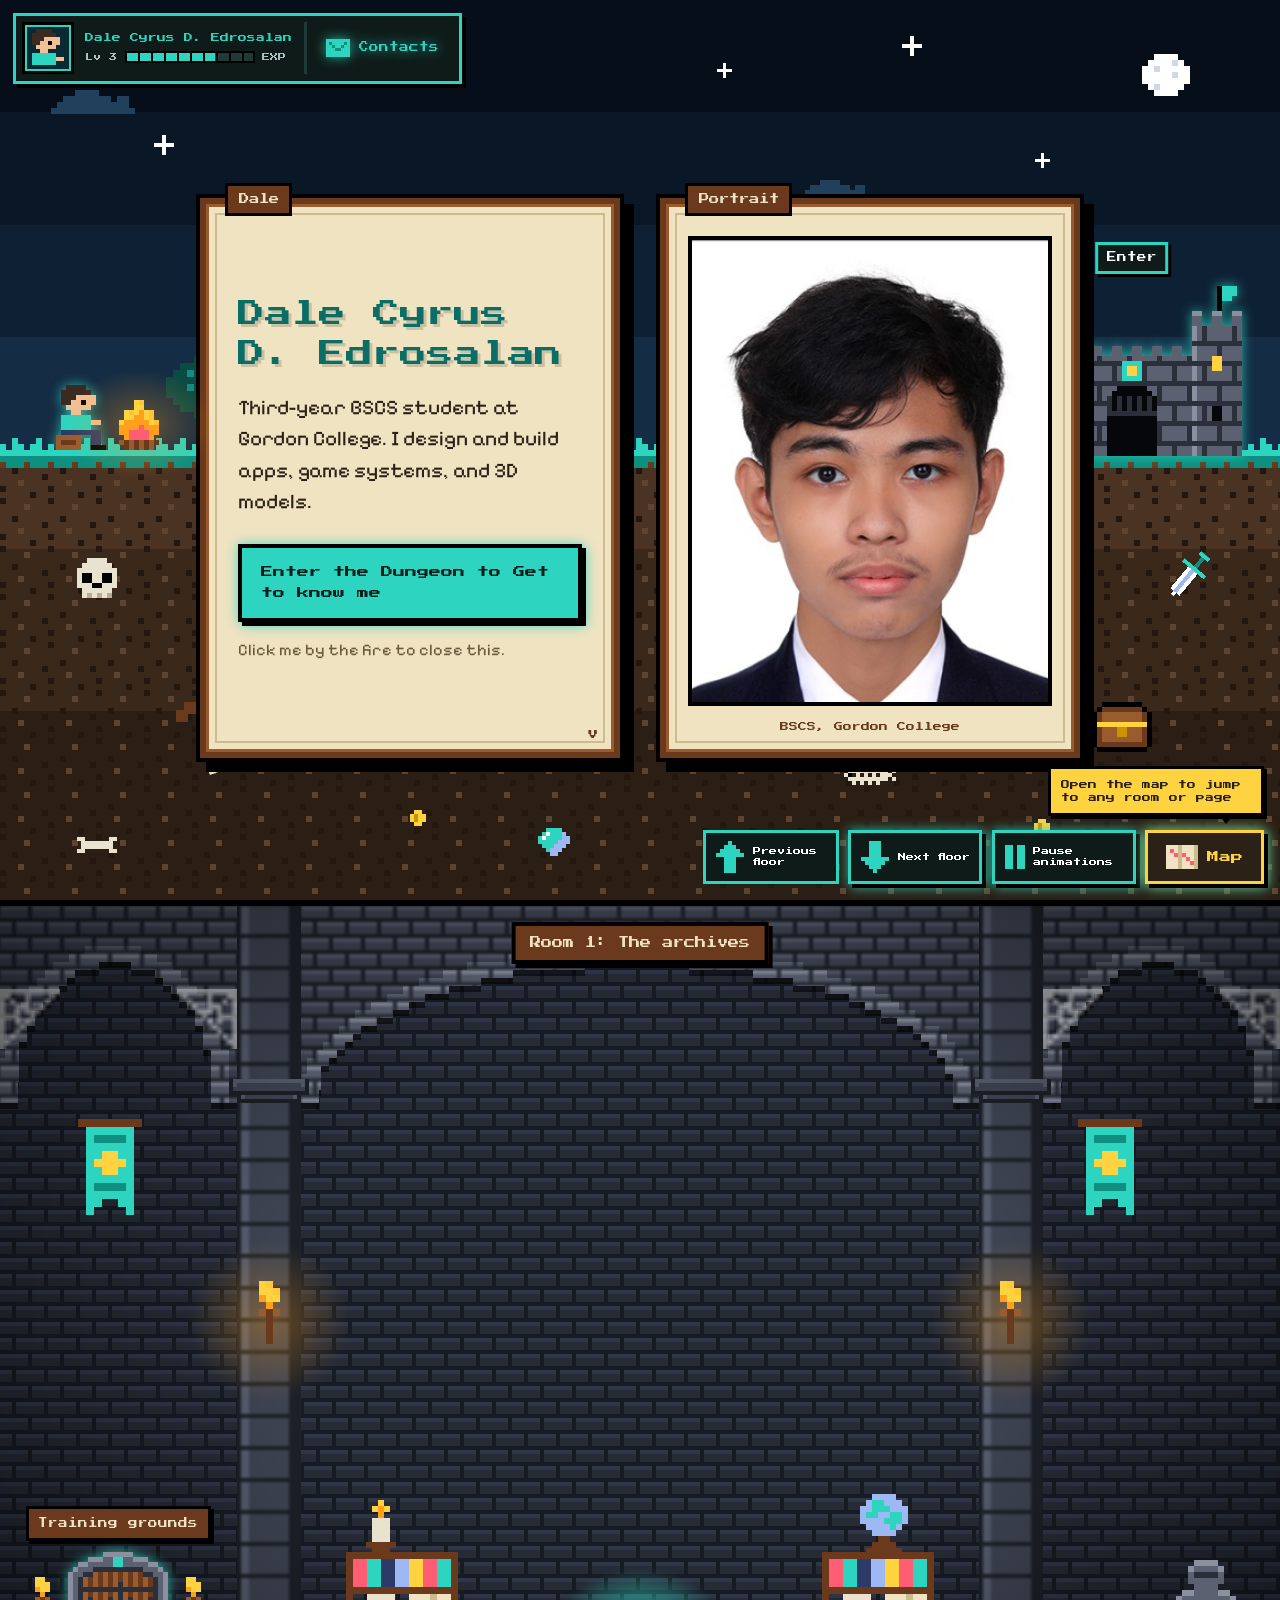
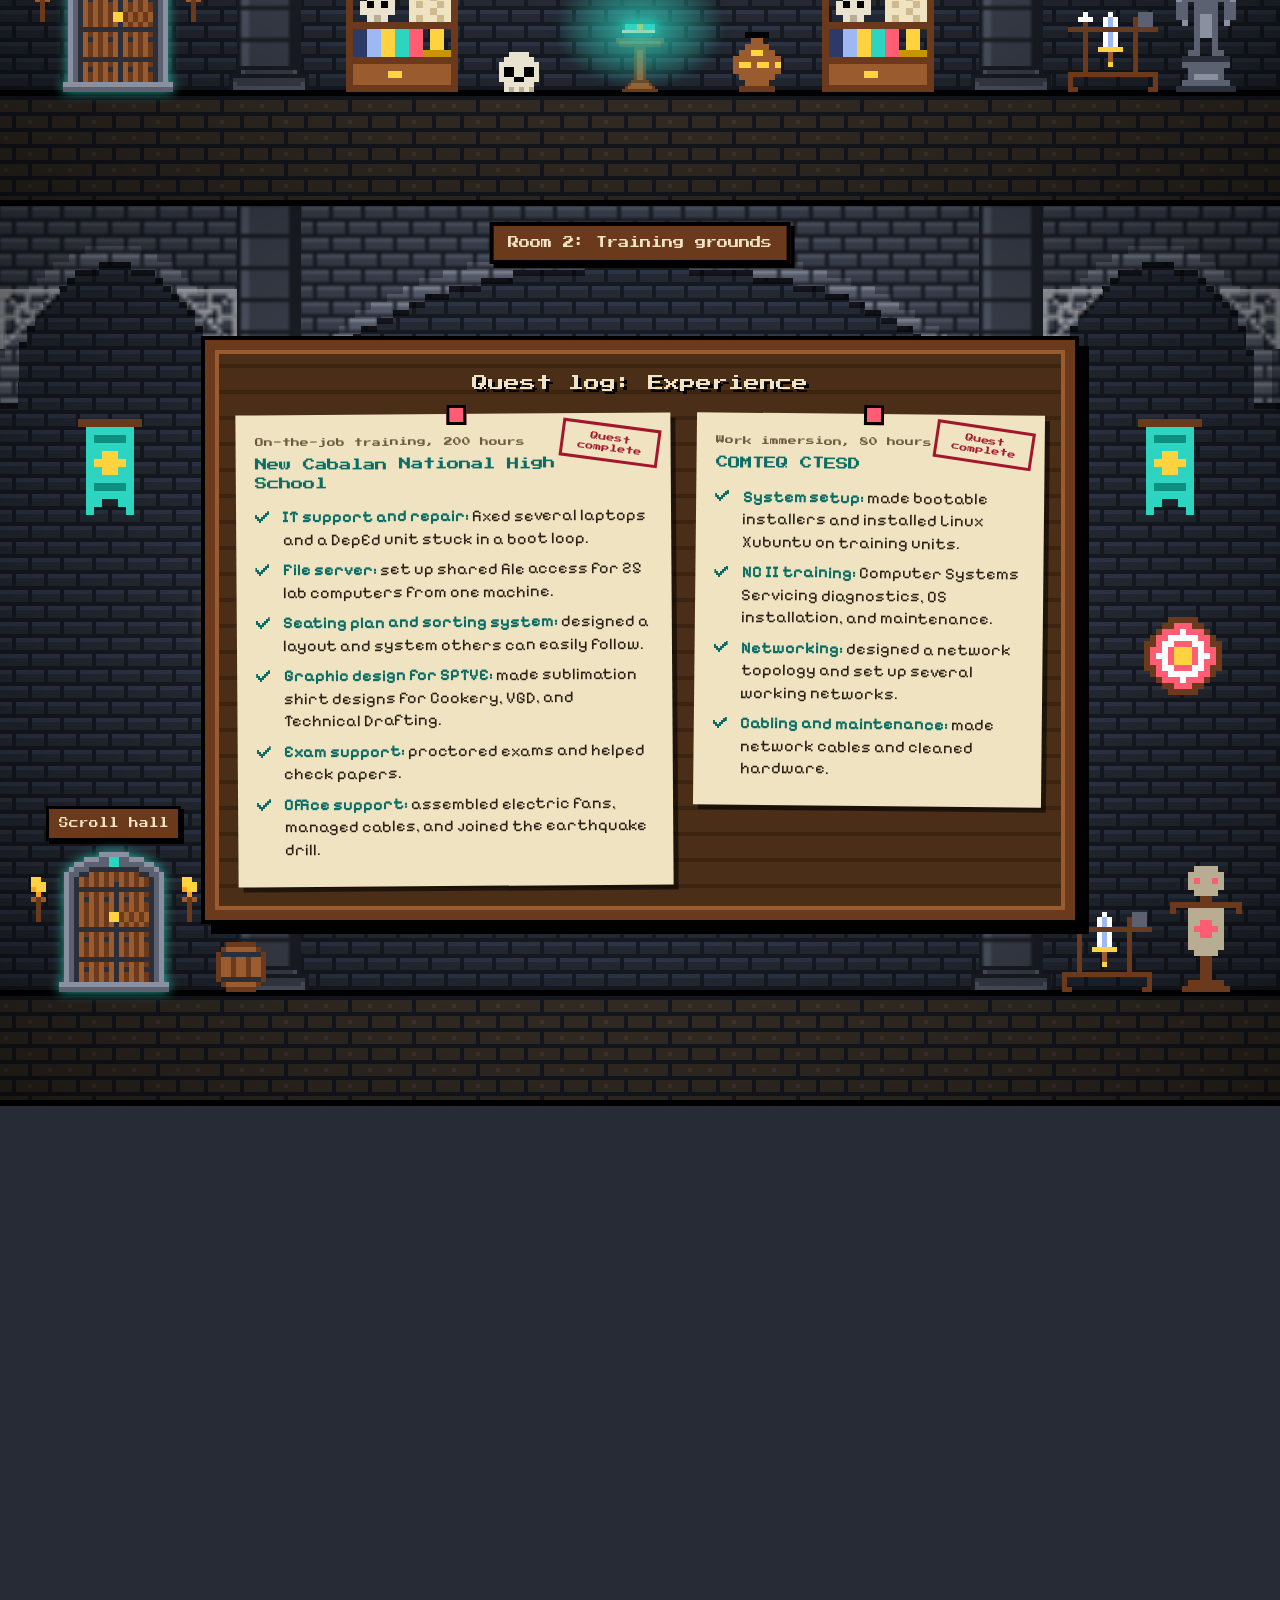
==== index.html @ 79146aeb "Add files via upload" ====
<!DOCTYPE html>
<html lang="en">
<head>
<meta charset="utf-8">
<meta name="viewport" content="width=device-width, initial-scale=1, viewport-fit=cover">
<title>Dale Cyrus D. Edrosalan | Portfolio</title>
<link rel="icon" href="favicon.svg" type="image/svg+xml">
<link rel="icon" href="favicon-32.png" sizes="32x32" type="image/png">
<link rel="apple-touch-icon" href="apple-touch-icon.png">
<meta name="theme-color" content="#0a2a33">
<meta name="description" content="Portfolio of Dale Cyrus D. Edrosalan, BSCS student, UI/UX designer, web and game developer.">
<link rel="preconnect" href="https://fonts.googleapis.com">
<link rel="preconnect" href="https://fonts.gstatic.com" crossorigin>
<link href="https://fonts.googleapis.com/css2?family=Press+Start+2P&family=Pixelify+Sans:wght@400;600&display=swap" rel="stylesheet">
<style>
:root{
  --bg:#08100f; --panel:#0f1b19; --line:#1f3b37;
  --teal:#2dd4bf; --teal-ink:#05201c; --ink:#ffffff; --muted:#a9c2be; --blue:#9db8f2;
  --cream:#efe3c2; --book-ink:#2b2116; --wood:#6b3a1c;
  --pix:"Press Start 2P","Courier New",monospace;
  --body:"Pixelify Sans","Courier New",monospace;
}
*{box-sizing:border-box}
html{scroll-snap-type:y proximity;scroll-behavior:smooth;overflow-y:scroll}
/* big screens: every room is exactly one screen tall, so snapping never fights an overflowing room */
@media (min-width:820px) and (min-height:561px){html{scroll-snap-type:y mandatory}main > section{height:100svh}}
body{margin:0;background:var(--bg);color:var(--ink);font:400 1.2rem/1.5 var(--body)}
h1,h2,h3{font-family:var(--pix);font-weight:400;margin:0}
p{margin:0 0 1em;max-width:60ch}
a{color:var(--blue)}
:focus-visible{outline:4px solid var(--blue);outline-offset:3px}
:is(.pane,.page,.parch,.map-menu,.quest) :focus-visible{outline-color:#0b6e66}
a,button,[tabindex]{scroll-margin-top:6.5rem;scroll-margin-bottom:5.5rem}
main,section.scene,section.room{scroll-margin:0}
main:focus,section:focus,h2[tabindex="-1"]:focus{outline:none}
.skip{position:fixed;z-index:60;left:1rem;top:-5rem;background:var(--teal);color:var(--teal-ink);border:3px solid #000;font:400 .65rem/1 var(--pix);padding:.9rem 1rem;text-decoration:none}
.skip:focus{top:1rem}
svg{image-rendering:pixelated}
.spr{display:inline-block;line-height:0}
.spr img{image-rendering:pixelated;-webkit-user-drag:none;user-select:none}
[data-tile]{image-rendering:pixelated}
/* rooms you can't see skip rendering, and their animations rest */
main > section{content-visibility:auto;contain-intrinsic-size:auto 100svh}
.asleep *,.asleep *::before,.asleep *::after{animation-play-state:paused !important}
/* one-time fade-ins finish right away in rooms you can't see, so no text is left half faded */
.asleep .txt,.asleep .pane,.asleep .open{animation:none !important}
/* light mode for low-power phones: glows stay lit but stop pulsing */
.lite .glowy,.lite .featured .scroll-btn .spr{animation:none !important;filter:drop-shadow(0 0 6px rgba(45,212,191,.8))}
.lite .featured .scroll-btn .spr{animation:bob 2.2s steps(5) infinite alternate !important}
.lite .firefly,.lite .twinkle,.lite .aura{animation:none !important}
.p{position:absolute;line-height:0}
.twinkle{animation:blink 2.4s steps(2,start) infinite}
.blink{animation:blink 1.2s steps(2,start) infinite}
.hop{animation:hop 1.6s steps(1) infinite}
@keyframes hop{0%,60%{transform:none}70%{transform:translateY(-10px)}80%{transform:translateY(-4px)}90%{transform:none}}
@keyframes blink{to{visibility:hidden}}
@keyframes popin{from{transform:scale(.6);opacity:.2}to{transform:none;opacity:1}}
@media (max-width:819px), (max-height:560px){.hide-sm{display:none}}

/* flickering two-frame sprites (fire, torches) */
.flick{position:relative;line-height:0}
.flick .fb{position:absolute;left:0;top:0}
.p.flick{position:absolute}
.fa{animation:fa .5s steps(1) infinite}
.fb{animation:fb .5s steps(1) infinite}
@keyframes fa{50%{visibility:hidden}}
@keyframes fb{0%{visibility:hidden}50%{visibility:visible}}
@keyframes glow{to{opacity:.55}}

/* game hud */
.hud{position:fixed;top:.8rem;left:.8rem;z-index:10;display:flex;align-items:center;gap:.5rem;background:var(--panel);
  border:3px solid var(--teal);box-shadow:4px 4px 0 #000;padding:.3rem .5rem;font:400 .6rem/1 var(--pix);color:var(--ink)}
.hud span,.hudbtn{display:flex;align-items:center;gap:.3rem}
.hud{gap:.7rem;padding:.4rem .6rem .4rem .4rem}
/* profile: picture slot, name, level and exp bar */
.avatar{width:52px;height:52px;flex:none;display:flex;align-items:flex-end;justify-content:center;overflow:hidden;
  background:#0a2a33;border:3px solid #000;box-shadow:inset 0 0 0 2px var(--teal)}
.avatar .spr{line-height:0;display:block;margin-bottom:2px}
.hud .who-card{display:flex;flex-direction:column;align-items:flex-start;gap:.45rem;min-width:0}
.hud .pname{display:block;color:var(--teal);font-size:.55rem;line-height:1.2;white-space:nowrap}
.hud .lvl{gap:.45rem;font-size:.5rem;color:var(--muted)}
.exp{position:relative;width:130px;height:12px;background:var(--line);border:2px solid #000}
.exp i{position:absolute;left:0;top:0;bottom:0;width:70%;background:var(--teal);animation:expfill 1.2s steps(7)}
.exp::after{content:"";position:absolute;inset:0;background:repeating-linear-gradient(90deg,transparent 0 11px,#000 11px 13px)}
@keyframes expfill{from{width:0}}
.hud .tools{gap:.2rem;padding-left:.6rem;border-left:3px solid var(--line);align-self:stretch}
.hudbtn{font:inherit;color:inherit;background:none;border:2px solid transparent;padding:.25rem .3rem;cursor:pointer}
.hudbtn:hover{border-color:var(--teal)}
.contact-btn{gap:.55rem;font-size:.6rem;padding:.55rem .5rem;color:var(--teal)}

/* everything you can click has the same steady teal glow (a steady glow is far lighter for slow phones than a pulsing one) */
.glowy{filter:drop-shadow(0 0 5px rgba(45,212,191,.8))}
@keyframes cglow{from{filter:drop-shadow(0 0 1px rgba(45,212,191,.35))}to{filter:drop-shadow(0 0 9px rgba(45,212,191,.95))}}
a:hover .glowy,a:focus-visible .glowy,button:hover .glowy,button:focus-visible .glowy,.glowy:hover,.glowy:focus-visible{
  animation:none;filter:brightness(1.15) drop-shadow(0 0 12px var(--teal))}

/* buttons */
.btn{font:400 .75rem/1.4 var(--pix);background:var(--teal);color:var(--teal-ink);border:4px solid #000;
  padding:.9rem 1.2rem;cursor:pointer;box-shadow:4px 4px 0 #000;text-decoration:none;display:inline-block}
.btn:hover{transform:translate(2px,2px);box-shadow:2px 2px 0 #000}
.btn:active{transform:translate(4px,4px);box-shadow:0 0 0 #000}

/* ===== front page: sky, grass line, underground ===== */
.scene{position:relative;--gh:50%;min-height:100svh;scroll-snap-align:start;overflow:hidden}
.sky{position:absolute;left:0;right:0;top:0;bottom:var(--gh);
  background:linear-gradient(to bottom,#060e1a 0 25%,#0a1726 25% 50%,#0e2134 50% 75%,#142c44 75% 100%)}
.underground{position:absolute;left:0;right:0;bottom:0;height:var(--gh);
  background:linear-gradient(to bottom,#4a3322 0 22%,#3a281b 22% 58%,#2b1e14 58% 100%)}
.tile{position:absolute;inset:0}
.grassline{position:absolute;left:0;right:0;z-index:1;bottom:calc(var(--gh) - 18px);height:30px;background-repeat:repeat-x}

/* trees and wildlife standing on the grass */
.surface{position:absolute;left:0;right:0;top:0;bottom:var(--gh);z-index:1;pointer-events:none}
.on-grass{bottom:-4px}
.firefly{animation:blink 1.8s steps(2,start) infinite}

/* the castle entrance */
.castle{position:absolute;z-index:2;right:max(1rem,3%);bottom:calc(var(--gh) - 6px);line-height:0;text-decoration:none;transform-origin:bottom right}
.castle .lbl{position:absolute;left:50%;bottom:calc(100% + 12px);transform:translateX(-50%);background:var(--panel);color:var(--ink);
  border:3px solid var(--teal);box-shadow:3px 3px 0 #000;font:400 .6rem/1.2 var(--pix);padding:.45rem .55rem;white-space:nowrap}
.castle:hover .lbl,.castle:focus-visible .lbl{background:var(--teal);color:var(--teal-ink)}

/* Dale by the campfire */
.camp{position:absolute;z-index:4;left:max(1rem,4%);bottom:var(--gh);display:flex;align-items:flex-end;gap:8px;transform-origin:bottom left}
.who{position:relative;line-height:0;background:none;border:0;padding:0;cursor:pointer}
.bubble{position:absolute;left:-10px;bottom:calc(100% + 14px);min-width:3.2rem;background:#fff;color:#000;font:400 .7rem/1 var(--pix);
  padding:.5rem .6rem;border:3px solid #000;box-shadow:3px 3px 0 #000;white-space:nowrap;text-align:left}
.bubble[hidden]{display:none}
.bubble::after{content:"";position:absolute;left:14px;top:100%;width:9px;height:9px;background:#fff;border:3px solid #000;border-top:0}
.glow{position:absolute;left:-55px;bottom:-30px;width:150px;height:110px;pointer-events:none;
  background:radial-gradient(closest-side,rgba(255,159,28,.35),transparent);animation:glow 1s steps(2) infinite alternate}

/* Dale's dialogue box and his portrait, styled like pages of an old book */
.panels{position:absolute;inset:0;z-index:3;display:flex;align-items:center;justify-content:center;gap:2.5rem;
  padding:5.5rem 1.25rem 2rem;pointer-events:none}
.panels[hidden]{display:none}
.pane{position:relative;pointer-events:auto;width:min(420px,34vw);height:min(560px,72svh);background:var(--cream);color:var(--book-ink);
  border:6px solid var(--wood);box-shadow:0 0 0 4px #000,inset 0 0 0 3px #9a5b2e,inset 0 0 0 9px var(--cream),inset 0 0 0 11px #cdbb8f,10px 10px 0 4px #000;
  display:flex;flex-direction:column;animation:popin .3s steps(3)}
.intro-pane{justify-content:center;padding:2.2rem 2rem}
.intro-pane::before{content:"";position:absolute;left:-22px;bottom:2.4rem;width:12px;height:12px;background:var(--wood);box-shadow:-8px 8px 0 var(--wood)}
.nameplate{position:absolute;top:-1.3rem;left:1.2rem;background:var(--wood);color:var(--cream);border:3px solid #000;
  font:400 .65rem/1 var(--pix);padding:.5rem .65rem}
.intro-pane h1{color:#0b6e66;font-size:clamp(1.1rem,2.1vw,1.75rem);line-height:1.5;text-shadow:3px 3px 0 rgba(43,33,22,.18)}
.intro-pane .desc{font-size:1.3rem;margin-top:1.1rem}
.start{align-self:flex-start;margin-top:.4rem;white-space:normal;line-height:1.7;text-align:left}
.hint{color:#6b5a3e;font-size:1.02rem;margin:1rem 0 0}
.more{position:absolute;right:1rem;bottom:.8rem;color:var(--wood);font:400 .7rem/1 var(--pix);animation:blink 1s steps(2,start) infinite}
.photo-pane{padding:2rem 1.4rem 1.2rem}
.photo-frame{flex:1;min-height:0;display:flex;align-items:center;justify-content:center;text-align:center;padding:0;overflow:hidden;
  background:#e3d4ad;color:#5c4d36;border:4px solid #000;box-shadow:inset 0 0 0 6px #c9b385}
.photo-frame img{width:100%;height:100%;object-fit:cover;object-position:center top;display:block}
.caption{margin:.9rem 0 0;text-align:center;font:400 .55rem/1.4 var(--pix);color:var(--wood)}

@media (min-width:820px) and (max-width:1199px){.camp,.castle{transform:scale(.75)}}
@media (max-width:819px), (max-height:560px){
  .scene{--gh:190px}
  .panels{position:relative;inset:auto;flex-direction:column;justify-content:flex-start;align-items:stretch;
    gap:2.2rem;padding:7rem 1.25rem calc(190px + 130px);pointer-events:auto}
  .pane{width:100%;height:auto;flex:none}
  .intro-pane{padding:2rem 1.4rem 2.4rem}
  .intro-pane::before{display:none}
  .photo-frame{flex:none;aspect-ratio:4/5;max-height:62svh}
  .camp{transform:scale(.8)}
  .castle{transform:scale(.55)}
}

/* ===== dungeon rooms ===== */
.room{position:relative;--fh:110px;min-height:100svh;scroll-snap-align:start;overflow:hidden;display:flex;align-items:center;
  justify-content:center;padding:5.5rem 1.25rem calc(var(--fh) + 1.5rem);background-color:#262b36;border-top:6px solid #000}
.room > .tile{background-repeat:repeat}
.floor{position:absolute;left:0;right:0;bottom:0;height:var(--fh);border-top:6px solid #000}
.shade{position:absolute;inset:0;pointer-events:none;background:radial-gradient(ellipse at 50% 45%,transparent 40%,rgba(0,0,0,.55))}
.deco{position:absolute;inset:0;pointer-events:none}
.on-floor{bottom:calc(var(--fh) - 2px)}
.plaque{position:absolute;z-index:4;top:1rem;left:50%;transform:translateX(-50%);background:var(--wood);color:var(--cream);
  border:4px solid #000;box-shadow:4px 4px 0 #000;font:400 .7rem/1.3 var(--pix);padding:.6rem .9rem;white-space:nowrap}
.halo{position:absolute;left:50%;top:-40px;width:160px;height:160px;margin-left:-80px;pointer-events:none;
  background:radial-gradient(closest-side,rgba(255,159,28,.32),transparent);animation:glow 1s steps(2) infinite alternate}

/* stone arches, pillars and cobwebs (built by the script) */
.arches{position:absolute;inset:0;pointer-events:none;filter:drop-shadow(0 6px 0 rgba(0,0,0,.55))}
.arch{position:absolute;top:0}
.pillar{position:absolute;top:0;bottom:var(--fh)}
.pillar .cap,.pillar .base{position:absolute;left:50%;transform:translateX(-50%)}
.pillar .base{bottom:0}
.web{position:absolute;line-height:0}

/* fancy door to the next room */
.door{position:absolute;z-index:2;left:max(.8rem,2%);bottom:calc(var(--fh) - 2px);display:flex;flex-direction:column;align-items:center;
  gap:.7rem;line-height:0;text-decoration:none}
.door .sign{background:var(--wood);color:var(--cream);border:3px solid #000;box-shadow:3px 3px 0 #000;font:400 .6rem/1.3 var(--pix);
  padding:.5rem .6rem;white-space:nowrap}
.door-row{display:flex;align-items:flex-end;gap:8px}
.door-row .flick{margin-bottom:70px}
.door .dopen{display:none}
.door:hover .dclosed,.door:focus-visible .dclosed{display:none}
.door:hover .dopen,.door:focus-visible .dopen{display:inline-block;filter:drop-shadow(0 0 10px var(--teal))}
.door:hover .sign,.door:focus-visible .sign{background:var(--teal);color:var(--teal-ink)}

/* lectern, light beam and the projected book */
.archive{position:absolute;inset:0;z-index:3;pointer-events:none}
.archive > *{pointer-events:auto}
.lectern{position:absolute;left:50%;bottom:calc(var(--fh) - 2px);transform:translateX(-50%);display:flex;flex-direction:column;align-items:center;line-height:0}
.tome{position:relative;line-height:0;margin-bottom:-2px;background:none;border:0;padding:4px;cursor:pointer}
.lectern .spr{display:block}
.tome .lit{display:none}
.lglow{position:absolute;left:50%;top:50%;width:170px;height:120px;margin:-60px 0 0 -85px;pointer-events:none;display:none;
  background:radial-gradient(closest-side,rgba(45,212,191,.55),transparent)}
.archive[data-state="glow"] .tome{animation:glowp .35s steps(2) infinite alternate}
.archive[data-state="glow"] .lglow,.archive[data-state="open"] .lglow{display:block}
.archive[data-state="open"] .tome .shut{display:none}
.archive[data-state="open"] .tome .lit{display:inline-block;filter:drop-shadow(0 0 12px var(--teal))}
@keyframes glowp{from{filter:drop-shadow(0 0 4px var(--teal))}to{filter:drop-shadow(0 0 22px var(--teal)) brightness(1.3)}}
.beam,.open{position:absolute;left:0;right:0;margin:0 auto;width:min(980px,max(68vw,560px))}
.beam{bottom:calc(var(--fh) + 68px);height:52px;display:none;transform-origin:bottom center;
  clip-path:polygon(46% 100%,54% 100%,100% 0,0 0);background:linear-gradient(to top,rgba(45,212,191,.7),rgba(45,212,191,.1))}
.archive[data-state="open"] .beam{display:block;animation:beamup .4s steps(4)}
@keyframes beamup{from{transform:scaleY(0)}to{transform:scaleY(1)}}
.open{top:4.6rem;bottom:calc(var(--fh) + 118px);display:none;perspective:1800px;background:#3d2410;border:4px solid var(--teal);
  box-shadow:8px 8px 0 #000,0 0 60px rgba(45,212,191,.45)}
.archive[data-state="open"] .open{display:block;animation:unfold .6s steps(6) .35s backwards}
@keyframes unfold{from{transform:scaleX(.12) scaleY(.4)}to{transform:none}}
.spread{position:absolute;inset:12px;display:grid;grid-template-columns:1fr 1fr}
.spread[hidden]{display:none}
.page{position:relative;background:var(--cream);color:var(--book-ink);padding:1.1rem 1.3rem 1rem;overflow:auto;font-size:1.04rem;line-height:1.42}
.page.l{border-right:3px solid #b9a77c}
.page.r{border-left:3px solid #b9a77c}
.page h2{font-size:.8rem;line-height:1.5;color:#0b6e66;margin-bottom:.8rem}
.page h3{font-size:.6rem;line-height:1.5;color:#0b6e66;margin:.9rem 0 .4rem}
.page h3:first-of-type{margin-top:0}
.page p{max-width:none;margin-bottom:.8em}
.ink-chips{list-style:none;padding:0;margin:0;display:flex;flex-wrap:wrap;gap:.45rem}
.ink-chips li{border:3px solid var(--book-ink);background:#f6eed7;box-shadow:2px 2px 0 rgba(43,33,22,.35);padding:.15rem .6rem;font-size:1.18rem}
.page ul.bul{margin:0 0 .6rem;padding-left:1.1rem;list-style:square}
.page ul.bul li{margin-bottom:.45rem}
.page ul.bul b{color:#0b6e66}
.page .where{margin:-.2rem 0 .5rem;color:#6b5a3e;font-style:italic}
.page .entry{border-left:4px solid #0b6e66;padding:.2rem 0 .2rem .8rem;margin-bottom:1rem}
.page .entry b{display:block;font:400 .66rem/1.5 var(--pix);color:#0b6e66;margin-bottom:.25rem}
.page .entry span{display:block}
.page .entry .when{color:#6b5a3e}
.page .nudge{margin-top:1.4rem;color:#6b5a3e;font-style:italic}
.txt{visibility:hidden;display:flex;flex-direction:column;min-height:100%}
.archive.text .txt{visibility:visible;animation:popin .25s steps(3)}
.spine{position:absolute;top:12px;bottom:12px;left:50%;width:6px;margin-left:-3px;background:#8a7650;z-index:2}
.turn{margin-top:auto;display:flex;align-items:center;gap:.5rem;font:400 .6rem/1 var(--pix);background:var(--teal);
  color:var(--teal-ink);border:3px solid #000;box-shadow:3px 3px 0 #000;padding:.45rem .6rem;cursor:pointer}
.page.r .turn{align-self:flex-end}
.page.l .turn{align-self:flex-start}
.page .turn{margin-top:auto;position:relative;top:.2rem}
.turn:active{transform:translate(3px,3px);box-shadow:none}
.leaf{position:absolute;top:12px;bottom:12px;width:calc(50% - 12px);background:var(--cream);border:3px solid #b9a77c;display:none;z-index:3}
.leaf.fwd{display:block;left:50%;transform-origin:left center;animation:flipf .7s steps(7) forwards}
.leaf.back{display:block;left:12px;transform-origin:right center;animation:flipb .7s steps(7) forwards}
@keyframes flipf{to{transform:rotateY(-180deg)}}
@keyframes flipb{to{transform:rotateY(180deg)}}

@media (max-width:819px), (max-height:560px){
  .room{--fh:80px;padding-top:9rem}
  .plaque{top:5.6rem}
  .hud .pname{font-size:.45rem}
  .exp{width:96px}
}
@media (max-width:719px), (max-height:560px){
  #about{padding-bottom:calc(var(--fh) + 130px)}
  .archive{position:static;pointer-events:auto}
  .beam{display:none !important}
  .open{position:relative;top:auto;bottom:auto;width:100%;margin:0}
  .spread{position:relative;inset:auto;margin:8px;grid-template-columns:1fr}
  .page.l{border-right:0;border-bottom:3px solid #b9a77c}
  .page.r{border-left:0}
  .spine{display:none}
  .door{transform:scale(.6);transform-origin:bottom left}
}

/* movable and resizable windows */
.frame{position:fixed;z-index:20;display:flex;flex-direction:column;width:min(680px,92vw);max-width:98vw;max-height:92svh;
  min-width:260px;min-height:170px;background:var(--panel);border:4px solid var(--teal);box-shadow:10px 10px 0 #000}
.frame[hidden]{display:none}
.frame:focus{outline:none}
.bar{display:flex;justify-content:space-between;align-items:center;gap:1rem;background:var(--teal);color:var(--teal-ink);
  padding:.7rem .9rem;cursor:move;touch-action:none;user-select:none}
.bar h2{font-size:.8rem;line-height:1.4}
.x{font:400 .8rem var(--pix);background:var(--teal-ink);color:var(--teal);border:0;padding:.55rem .7rem;cursor:pointer}
.x:hover{background:#000}
.win{flex:1 1 auto;min-height:0;padding:1.3rem;overflow:auto}
.grip{position:absolute;right:0;bottom:0;width:24px;height:24px;cursor:nwse-resize;touch-action:none;
  background:linear-gradient(135deg,transparent 50%,var(--teal) 50%)}
.item{border:3px solid var(--line);background:var(--bg);padding:1rem;margin-bottom:1rem}
.item h3{font-size:.85rem;color:var(--teal);margin:0 0 .5rem}
.tag{color:var(--blue);font-size:1rem}
form{display:grid;gap:1rem}
label{display:block;margin-bottom:.25rem}
input,textarea{width:100%;font:inherit;color:var(--ink);background:var(--bg);border:3px solid var(--line);padding:.6rem .7rem}
input:focus,textarea:focus{border-color:var(--teal)}

/* ===== room 2: the scroll hall ===== */
.sr-only{position:absolute;width:1px;height:1px;margin:-1px;overflow:hidden;clip:rect(0 0 0 0);white-space:nowrap}
.hall-hint{position:absolute;z-index:4;top:4.6rem;left:50%;transform:translateX(-50%);color:var(--muted);font-size:1.05rem;white-space:nowrap}
.shrines{position:absolute;z-index:3;left:0;right:0;bottom:calc(var(--fh) - 2px);margin:0;padding:0;list-style:none;display:flex;justify-content:center;align-items:flex-end;
  gap:clamp(1.5rem,6vw,5.5rem);transform-origin:bottom center}
.shrine{display:flex;flex-direction:column;align-items:center}
.scroll-btn{position:relative;background:none;border:0;padding:.4rem;cursor:pointer;line-height:0;margin-bottom:1.6rem}
.scroll-btn .spr{animation:bob 2.2s steps(5) infinite alternate}
.shrine:nth-child(2) .scroll-btn .spr{animation-delay:-.7s}
.shrine:nth-child(3) .scroll-btn .spr{animation-delay:-1.4s}
@keyframes bob{from{transform:translateY(6px)}to{transform:translateY(-14px)}}
.scroll-btn:hover .spr,.scroll-btn:focus-visible .spr{filter:brightness(1.25) drop-shadow(0 0 8px rgba(255,255,255,.35))}
.scroll-btn .read{position:absolute;left:50%;top:-1.9rem;transform:translateX(-50%);background:var(--panel);color:var(--ink);border:3px solid var(--teal);
  font:400 .5rem/1 var(--pix);padding:.4rem .5rem;white-space:nowrap;visibility:hidden}
.scroll-btn:hover .read,.scroll-btn:focus-visible .read{visibility:visible}
.featured .scroll-btn .spr{animation:bob 2.2s steps(5) infinite alternate,glowp .5s steps(2) infinite alternate}
.aura{position:absolute;left:50%;top:50%;width:230px;height:150px;margin:-75px 0 0 -115px;pointer-events:none;
  background:radial-gradient(closest-side,rgba(45,212,191,.4),transparent);animation:glow 1s steps(2) infinite alternate}
.spark{position:absolute;line-height:0;pointer-events:none;animation:rise 2.4s steps(6) infinite}
/* "With case study!" sign pointing down at a scroll */
.cs-tag{position:relative;margin-bottom:2.6rem;background:#ffd23f;color:#2b2116;border:3px solid #000;box-shadow:3px 3px 0 #000;
  font:400 .55rem/1.3 var(--pix);padding:.45rem .55rem;white-space:nowrap;pointer-events:none;animation:nudge 1s steps(2) infinite alternate}
.cs-tag::after{content:"";position:absolute;left:50%;top:100%;margin-left:-9px;border:9px solid transparent;border-top:12px solid #000}
.cs-tag::before{content:"";position:absolute;left:50%;top:100%;margin:-1px 0 0 -6px;z-index:1;border:6px solid transparent;border-top:8px solid #ffd23f}
@keyframes nudge{to{transform:translateY(4px)}}
@keyframes rise{from{transform:translateY(20px);opacity:0}30%{opacity:1}to{transform:translateY(-50px);opacity:0}}
.podium{position:relative;line-height:0}
.podium .plate{position:absolute;left:50%;top:44%;transform:translate(-50%,-50%);min-width:74%;text-align:center;
  background:#05201c;border:3px solid #000;padding:.55rem .4rem;font:400 .6rem/1.3 var(--pix);color:var(--teal);
  text-shadow:0 0 6px var(--teal),0 0 14px var(--teal);box-shadow:0 0 14px rgba(45,212,191,.45);animation:plateglow 1.4s steps(2) infinite alternate}
.podium .plate small{display:block;margin-top:.35rem;font-size:.45rem;color:var(--cream);text-shadow:0 0 6px var(--teal)}
@keyframes plateglow{to{box-shadow:0 0 26px rgba(45,212,191,.75)}}
.featured .podium .plate{color:#fff;background:#064b45;font-size:.66rem}

/* certifications display case */
.showcase{position:absolute;z-index:3;right:3%;bottom:calc(var(--fh) - 2px);display:flex;flex-direction:column;align-items:center;gap:.7rem;
  background:none;border:0;padding:0;cursor:pointer;line-height:0;transform-origin:bottom right}
.sc-sign{background:#05201c;color:var(--teal);border:3px solid var(--teal);box-shadow:3px 3px 0 #000,0 0 14px rgba(45,212,191,.6);
  font:400 .65rem/1.2 var(--pix);padding:.55rem .7rem;white-space:nowrap;text-shadow:0 0 6px var(--teal);animation:plateglow 1.4s steps(2) infinite alternate}
.showcase:hover .sc-sign,.showcase:focus-visible .sc-sign{background:var(--teal);color:var(--teal-ink);text-shadow:none}
@media (max-width:1199px){
  .shrines{transform:scale(.82)}
  .showcase{transform:scale(.7)}
}
@media (min-width:820px) and (max-width:1199px){
  .plaque,.hall-hint{left:auto;right:1rem;transform:none}
  .hall-hint{top:4.6rem}
}
@media (max-width:819px), (max-height:560px){
  .showcase{right:auto;left:50%;bottom:auto;top:10.8rem;transform:translateX(-50%) scale(.6);transform-origin:top center}
}

/* certifications pop-up */
#w-certs{width:min(900px,94vw)}
#w-contact{width:min(520px,94vw)}
.contact-list{list-style:none;margin:0;padding:0;display:grid;gap:.9rem}
.contact-list li{display:flex;align-items:center;gap:1rem;background:var(--bg);border:3px solid var(--line);box-shadow:4px 4px 0 #000;padding:.9rem 1rem}
.contact-list b{display:block;font:400 .6rem/1.4 var(--pix);color:var(--teal);margin-bottom:.35rem}
.contact-list a{font-size:1.15rem;word-break:break-all}
.cert-intro{color:var(--muted);margin:0 0 1rem}
.cert-grid{list-style:none;margin:0;padding:0;display:grid;grid-template-columns:repeat(auto-fill,minmax(230px,1fr));gap:1rem}
.cert{display:flex;flex-direction:column;gap:.55rem;background:var(--bg);border:3px solid var(--line);padding:1rem;box-shadow:4px 4px 0 #000}
.cert .badge{line-height:0}
.cert h3{font-size:.68rem;line-height:1.55;color:var(--teal);margin:0}
.cert p{margin:0;font-size:1rem}
.cert .iss{color:var(--blue)}
.cert .date{color:var(--muted)}
.cert .view{margin-top:auto;align-self:flex-start;font-size:.6rem;padding:.65rem .8rem}

/* the unrolled scroll */
.scroll-view{position:fixed;inset:0;z-index:40;display:flex;align-items:center;justify-content:center;padding:1rem;background:rgba(3,6,8,.82)}
.scroll-view[hidden]{display:none}
.sv-wrap{position:relative;width:min(780px,94vw);display:flex;flex-direction:column;align-items:stretch}
.roller{position:relative;z-index:2;height:26px;margin:0 -10px;background:linear-gradient(#9a5b2e 0 30%,#6b3a1c 30% 75%,#3d2410 75%);border:4px solid #000}
.roller::before,.roller::after{content:"";position:absolute;top:-8px;width:20px;height:34px;background:#c99400;border:4px solid #000}
.roller::before{left:-26px}
.roller::after{right:-26px}
.parch{position:relative;background:var(--cream);color:var(--book-ink);border-left:6px solid #cdbb8f;border-right:6px solid #cdbb8f;
  max-height:min(74svh,680px);overflow:auto;padding:1.6rem clamp(1rem,4vw,2.4rem) 2rem;font-size:1.08rem;line-height:1.5}
.parch.brief{max-height:min(60svh,440px)}
.sv-close{position:absolute;z-index:3;top:-3.2rem;right:0;font:400 .6rem/1 var(--pix);background:var(--teal);color:var(--teal-ink);
  border:3px solid #000;box-shadow:3px 3px 0 #000;padding:.6rem .7rem;cursor:pointer}
.scroll-view.opening .parch{animation:unclip .7s steps(8)}
.scroll-view.opening .roller.top{animation:rtop .7s steps(8)}
.scroll-view.opening .roller.bot{animation:rbot .7s steps(8)}
.scroll-view.opening .sv-body{animation:inkin .3s steps(3) .65s backwards}
.scroll-view.closing .parch{animation:reclip .45s steps(6) forwards}
.scroll-view.closing .roller.top{animation:rtopc .45s steps(6) forwards}
.scroll-view.closing .roller.bot{animation:rbotc .45s steps(6) forwards}
@keyframes unclip{from{clip-path:inset(50% 0 50% 0)}to{clip-path:inset(0)}}
@keyframes reclip{to{clip-path:inset(50% 0 50% 0)}}
@keyframes rtop{from{transform:translateY(calc(var(--h) / 2))}}
@keyframes rbot{from{transform:translateY(calc(var(--h) / -2))}}
@keyframes rtopc{to{transform:translateY(calc(var(--h) / 2))}}
@keyframes rbotc{to{transform:translateY(calc(var(--h) / -2))}}
@keyframes inkin{from{opacity:0}}

/* case study and brief text on the parchment */
.sv-body h2{font-size:clamp(.85rem,2.2vw,1.1rem);line-height:1.5;color:#0b6e66;margin:0 0 .4rem}
.sv-body .by{margin:0 0 1rem;color:#6b5a3e}
.sv-body h3{font-size:.7rem;line-height:1.5;color:#0b6e66;margin:2rem 0 .8rem;padding-bottom:.5rem;border-bottom:3px dashed #b9a77c}
.sv-body h4{font:600 1.1rem/1.3 var(--body);margin:1rem 0 .3rem}
.sv-body p,.sv-body li{max-width:65ch}
.sv-body .todo{color:#5c4d36;font-style:italic}
.toc{display:flex;flex-wrap:wrap;gap:.4rem;margin:.8rem 0 0;padding:0;list-style:none}
.toc a{display:inline-block;border:2px solid var(--book-ink);color:var(--book-ink);text-decoration:none;padding:.05rem .5rem;font-size:.98rem}
.toc a:hover,.toc a:focus-visible{background:var(--book-ink);color:var(--cream)}
.slot{border:3px dashed #a8946a;color:#5c4d36;display:flex;align-items:center;justify-content:center;text-align:center;
  padding:1rem;min-height:150px;margin:.6rem 0;font-size:1rem}
.pair{display:grid;grid-template-columns:1fr 1fr;gap:1rem}
.cards{display:grid;grid-template-columns:repeat(auto-fit,minmax(200px,1fr));gap:.8rem;margin:.4rem 0}
.cards > div{border:2px solid #b9a77c;padding:.7rem .8rem;background:#f6eed7}
.cards b{display:block;font-family:var(--pix);font-weight:400;font-size:.55rem;color:#0b6e66;margin-bottom:.4rem}
.ink-chips.dashed li{border-style:dashed;color:#5c4d36}

/* WiSpend case study extras */
.sv-wrap.wide{width:min(940px,94vw)}
.cs-links{display:flex;flex-wrap:wrap;gap:.5rem}
.cs-link{display:inline-block;background:#0b6e66;color:#fff;border:3px solid var(--book-ink);box-shadow:3px 3px 0 rgba(43,33,22,.4);padding:.2rem .7rem;text-decoration:none;font-weight:600}
.cs-link:hover{background:#064b45}
.sv-body a:not(.cs-link):not(.toc a){color:#0b6e66;font-weight:600}
.cs figure{margin:0;min-width:0}
.cs .pair > *,.cs .shots > *,.cs .ba > *{min-width:0}
.cs figcaption{font-size:.95rem;color:#5c4d36;margin-top:.35rem;line-height:1.35}
.cs img{display:block;width:100%;height:auto;border:4px solid var(--book-ink);border-radius:14px;background:#000;box-shadow:3px 3px 0 rgba(43,33,22,.35)}
.shots{display:grid;gap:.7rem;align-items:start}
.shots.two{grid-template-columns:1fr 1fr}
.shots.two figcaption{grid-column:1/-1}
.shots.three{grid-template-columns:repeat(3,1fr)}
.cs img.site{border-radius:4px;border-width:3px;background:#fff}
.cs img.narrow-shot{max-width:240px}
.shots.web-grid{grid-template-columns:1fr 1fr}
.gallery[data-mode="light"] .m-d,.gallery[data-mode="dark"] .m-l{display:none}
.mode-row{margin:.2rem 0 .7rem}
.mode-btn{font:400 .55rem/1.3 var(--pix);background:var(--book-ink);color:var(--cream);border:3px solid #000;box-shadow:3px 3px 0 rgba(43,33,22,.4);padding:.6rem .8rem;min-height:44px;cursor:pointer}
.mode-btn[aria-pressed="true"]{background:#0b6e66;color:#fff}
.note{border-left:5px solid #a3172d;background:#f6eed7;padding:.5rem .8rem;font-size:1rem}
.quotes > div{font-style:italic}
.quotes b{font-style:normal}
.persona{border:2px solid #b9a77c;background:#f6eed7;padding:.7rem .9rem}
.persona p{margin:.2rem 0}
.p-name{font:400 .7rem/1.5 var(--pix);color:#0b6e66}
.p-name small{display:block;font:italic 400 .95rem/1.3 var(--body);color:#5c4d36}
.statement{align-self:center;font-size:1.15rem;font-weight:600;border:3px double #0b6e66;padding:.8rem 1rem;margin:0}
.journey{list-style:none;padding:0;margin:.4rem 0;display:grid;grid-template-columns:repeat(auto-fit,minmax(140px,1fr));gap:.6rem;counter-reset:j}
.journey li{counter-increment:j;border:2px solid #b9a77c;background:#f6eed7;padding:.6rem .7rem;display:flex;flex-direction:column;gap:.3rem;font-size:1rem;line-height:1.35}
.journey b::before{content:counter(j) ". "}
.journey em{color:#0b6e66;font-style:normal;font-weight:600}
.flow{list-style:none;padding:0;margin:.4rem 0;display:flex;flex-wrap:wrap;gap:.35rem;align-items:center}
.flow li{border:2px solid var(--book-ink);background:#f6eed7;padding:.15rem .55rem;font-size:1rem}
.flow{counter-reset:f}
.flow li{counter-increment:f}
.flow li::before{content:counter(f);display:inline-block;margin-right:.4rem;padding:0 .3rem;background:#0b6e66;color:#fff;font-weight:700}
.steps,.finds,.learn{padding-left:1.4rem;margin:.3rem 0}
.steps li,.finds li,.learn li{margin-bottom:.35rem}
.finds{font-size:1rem}
.ba{display:grid;grid-template-columns:repeat(auto-fit,minmax(200px,1fr));gap:1rem;align-items:start;margin:.6rem 0 1rem}
.phone{border:4px solid var(--book-ink);border-radius:14px;background:#fff;color:#222;padding:.5rem;font:400 .74rem/1.3 system-ui,sans-serif;box-shadow:3px 3px 0 rgba(43,33,22,.35);display:flex;flex-direction:column;gap:.4rem;min-height:330px}
.phone span,.phone strong,.phone small{display:block}
.ph-top{font-weight:700;font-size:.85rem;border-bottom:1px solid #ddd;padding-bottom:.3rem}
.ph-red{background:#fde8e8;border:2px solid #c62828;color:#7f1010;padding:.35rem .45rem;border-radius:6px}
.ph-maroon{background:#5a0f1e;color:#fff;padding:.35rem .45rem;border-radius:6px}
.ph-red strong,.ph-maroon strong{margin-bottom:.2rem}
.ph-sec{border-bottom:1px solid #eee;padding-bottom:.3rem}
.ph-sec strong{color:#1b5e57}
.ph-warn{background:#fff4d6;border:2px solid #b26a00;color:#5c3700;font-weight:700;padding:.35rem .45rem;border-radius:6px}
.ph-uid{text-align:center;background:#eef6f5;border-radius:6px;padding:.4rem}
.ph-uid strong{font-size:1.1rem;letter-spacing:.08em;color:#1b5e57}
.ph-check{font-weight:600}
.ph-btn{margin-top:auto;text-align:center;background:#1b5e57;color:#fff;border-radius:8px;padding:.45rem;font-weight:700}
.ph-btn.off{background:#ddd;color:#444}
.ph-line{height:8px;background:#eee;border-radius:4px}
.ph-line.short{width:60%}
.quote{margin:.4rem 0;padding:1rem 1.2rem;border-left:6px solid #0b6e66;background:#f6eed7;font-size:1.2rem;font-style:italic}
.quote cite{display:block;margin-top:.5rem;font:400 .55rem/1.4 var(--pix);font-style:normal;color:#0b6e66}
@media (max-width:719px), (max-height:560px){
  .shots.three,.shots.web-grid{grid-template-columns:1fr 1fr}
  .sv-wrap.wide{width:calc(100vw - 3.2rem)}
}

@media (max-width:819px), (max-height:560px){
  .hall-hint{top:8.2rem;font-size:.95rem}
}
@media (max-width:719px), (max-height:560px){
  .shrines{transform:scale(.62)}
  .aura{width:170px}
  .pair{grid-template-columns:1fr}
  .sv-wrap{width:calc(100vw - 3.2rem)}
  .roller::before{left:-18px;width:14px}
  .roller::after{right:-18px;width:14px}
}

/* shorter laptop screens: a slightly tighter book so everything fits */
.page{font-size:1.12rem}
.spread.skills h3{font-size:.68rem;margin:1.1rem 0 .55rem}
.spread.skills h3:first-of-type{margin-top:.4rem}
.spread.skills .ink-chips{gap:.55rem}
.spread.skills .ink-chips li{font-size:1.22rem;padding:.2rem .65rem;border-width:3px;box-shadow:3px 3px 0 rgba(43,33,22,.4)}
@media (min-width:720px) and (min-height:561px) and (max-height:800px), (min-width:720px) and (max-width:1199px) and (min-height:561px){
  #about{--fh:84px}
  .page{font-size:.98rem;line-height:1.36;padding:.9rem 1.1rem .8rem}
  .spread.skills .ink-chips li{font-size:1.15rem;padding:.15rem .55rem}
  .spread.skills h3{margin:1rem 0 .5rem}
  .page h2{margin-bottom:.6rem}
  .page p{margin-bottom:.6em}
  .page ul.bul li{margin-bottom:.3rem}
  .ink-chips li{font-size:1.06rem;padding:.1rem .5rem}
}
.page{scrollbar-width:thin;scrollbar-color:#9a5b2e transparent}

@media (min-width:720px) and (max-width:1199px) and (min-height:561px){
  .beam,.open{width:94vw}
  .page{font-size:.95rem}
}
/* ===== room 2: the training grounds ===== */
.board{position:relative;z-index:3;width:min(1000px,68vw);max-height:calc(100svh - 5.5rem - var(--fh) - 1.5rem - 12px);overflow:auto;
  background:repeating-linear-gradient(0deg,#4a2e18 0 22px,#3d2410 22px 26px);border:10px solid var(--wood);
  box-shadow:0 0 0 4px #000,inset 0 0 0 4px #9a5b2e,10px 10px 0 4px #000;padding:1.3rem 1.4rem 1.5rem}
.board-title{text-align:center;font-size:clamp(.8rem,1.6vw,1rem);color:var(--cream);text-shadow:3px 3px 0 #000;margin:0 0 1.2rem}
.quests{display:grid;grid-template-columns:1.25fr 1fr;gap:1.4rem;align-items:start}
.quest{position:relative;background:var(--cream);color:var(--book-ink);padding:1.4rem 1.2rem 1.1rem;box-shadow:5px 5px 0 rgba(0,0,0,.55)}
.quest::before{content:"";position:absolute;top:-9px;left:50%;width:14px;height:14px;margin-left:-7px;background:#ff5d73;border:3px solid #000}
.quest:first-child{transform:rotate(-.4deg)}
.quest:nth-child(2){transform:rotate(.6deg)}
.q-type{margin:0;font:400 .55rem/1.4 var(--pix);color:#6b5a3e}
.quest h3{font-size:.78rem;line-height:1.5;color:#0b6e66;margin:.4rem 0 .8rem;padding-right:5.5rem}
.objectives{list-style:none;margin:0;padding:0;font-size:1.02rem;line-height:1.38}
.objectives li{position:relative;padding-left:1.7rem;margin-bottom:.5rem}
.objectives li::before{content:"";position:absolute;left:0;top:.3rem;width:14px;height:12px;
  background:url("data:image/svg+xml;utf8,%3Csvg xmlns='http://www.w3.org/2000/svg' viewBox='0 0 7 6' shape-rendering='crispEdges'%3E%3Cpath fill='%230b6e66' d='M6 0h1v1H6zM5 1h2v1H5zM0 2h1v1H0zM4 2h2v1H4zM0 3h2v1H0zM3 3h2v1H3zM1 4h3v1H1zM2 5h1v1H2z'/%3E%3C/svg%3E") no-repeat center/contain}
.objectives b{color:#0b6e66}
.stamp{position:absolute;top:.7rem;right:.7rem;transform:rotate(8deg);font:400 .5rem/1.3 var(--pix);color:#a3172d;border:3px solid #a3172d;padding:.35rem .45rem;max-width:6.2rem;text-align:center}
.door{z-index:4}
.page .go{margin:.2rem 0 .6rem}
.page .go a{color:#0b6e66;font-weight:600}
@media (min-width:720px) and (max-width:1199px) and (min-height:561px){
  .board{width:94vw}
  .door{transform:scale(.65);transform-origin:bottom left}
}
@media (max-width:819px), (max-height:560px){
  #experience{padding-bottom:calc(var(--fh) + 130px)}
  .board{width:100%;max-height:none;overflow:visible;padding:1rem .9rem 1.2rem;border-width:8px}
  .quests{grid-template-columns:1fr}
  .quest,.quest:first-child,.quest:nth-child(2){transform:none}
  .quest h3{padding-right:0}
  .stamp{position:static;display:inline-block;transform:rotate(-3deg);margin-bottom:.6rem;max-width:none}
}

/* stack and skills spread: compact so it fits with the book's other pages */
.spread.skills h3{margin:.75rem 0 .4rem}
.spread.skills .ink-chips{gap:.4rem}
.spread.skills .ink-chips li{font-size:1.06rem;padding:.1rem .5rem;box-shadow:2px 2px 0 rgba(43,33,22,.4)}
.spread.skills ul.bul li{margin-bottom:.22rem;font-size:.98rem;line-height:1.32}
@media (min-width:720px) and (min-height:561px) and (max-height:800px), (min-width:720px) and (max-width:1199px) and (min-height:561px){
  .spread.skills .ink-chips li{font-size:.98rem;padding:.05rem .45rem}
  .spread.skills h3{margin:.55rem 0 .35rem}
  .spread.skills ul.bul li{font-size:.92rem;margin-bottom:.12rem}
  .board{padding:.9rem 1.1rem 1rem}
  .board-title{margin-bottom:.8rem}
  .quest{padding:1.1rem 1rem .8rem}
  .quest h3{margin:.3rem 0 .55rem}
  .objectives{font-size:.94rem;line-height:1.3}
  .objectives li{margin-bottom:.3rem}
}
@media (min-width:720px) and (min-height:561px) and (max-height:720px){
  .objectives{font-size:.9rem}
  .spread.skills ul.bul li{font-size:.88rem}
}

/* phones: one page at a time, with Back and Next under it */
.pager{display:none}
.paged > .pager,.board.paged > .pager{display:flex;align-items:center;justify-content:space-between;gap:.6rem;margin-top:1rem}
.paged .pg-off{display:none !important}
.pg-btn{font:400 .6rem/1 var(--pix);background:var(--teal);color:var(--teal-ink);border:3px solid #000;box-shadow:3px 3px 0 #000;
  padding:.7rem .9rem;min-height:44px;min-width:5.5rem;cursor:pointer}
.pg-btn{display:inline-flex;align-items:center;gap:.45rem;min-width:0;text-align:left}
.pg-btn.next{text-align:right}
.pg-btn .spr{line-height:0;flex:none}
.pg-count{white-space:nowrap;flex:none}
.pg-btn:disabled{visibility:hidden;min-width:0;padding:0;border:0;width:0}
.pg-count{font:400 .6rem/1 var(--pix);color:var(--ink);background:var(--panel);border:3px solid #000;padding:.55rem .6rem}
#heroPanels.paged{gap:0}
#heroPanels.paged .more,.open.paged .turn{display:none}
.open.paged > .pager{margin:.4rem 8px 8px}
.open.paged .pg-count{background:var(--wood);color:var(--cream)}

/* certificate preview pop-up */
.cert-view{position:fixed;inset:0;z-index:1000;display:flex;align-items:center;justify-content:center;padding:1.5rem;background:rgba(3,6,8,.82)}
.cert-view[hidden]{display:none}
.cv-box{display:flex;flex-direction:column;width:min(1000px,94vw);height:min(88svh,820px);background:var(--panel);border:4px solid var(--teal);box-shadow:8px 8px 0 #000}
.cv-bar{display:flex;align-items:center;gap:.8rem;padding:.6rem .8rem;border-bottom:4px solid #000;background:#0a2a33}
.cv-bar h2{flex:1;margin:0;font-size:.7rem;line-height:1.5;color:var(--ink)}
.cv-open{font-size:.55rem;padding:.65rem .8rem}
.cv-close{font:400 .55rem/1 var(--pix);background:var(--panel);color:var(--ink);border:3px solid var(--teal);box-shadow:3px 3px 0 #000;padding:.65rem .8rem;min-height:44px;cursor:pointer}
.cv-frame{flex:1;width:100%;border:0;background:#525659}

/* ===== map navigation ===== */
.map-nav{position:fixed;z-index:12;right:max(1rem,env(safe-area-inset-right));bottom:max(1rem,env(safe-area-inset-bottom));display:flex;align-items:stretch;gap:.6rem}
.step{min-height:44px;display:flex;align-items:center;justify-content:center;gap:.55rem;font:400 .5rem/1.35 var(--pix);color:var(--ink);text-align:left;padding:.35rem .6rem !important;background:var(--panel);border:3px solid var(--teal);box-shadow:4px 4px 0 #000;cursor:pointer;padding:0}
.step:hover{background:#12302c}
.step span{max-width:4.6rem}
.step:disabled{opacity:.35;cursor:default;animation:none;filter:none;box-shadow:none}
.map-btn{display:flex;align-items:center;gap:.6rem;font:400 .65rem/1 var(--pix);background:var(--panel);color:var(--ink);border:3px solid var(--teal);
  box-shadow:4px 4px 0 #000;padding:.75rem .9rem;cursor:pointer;min-height:44px}
.map-btn[aria-expanded="true"]{background:var(--teal);color:var(--teal-ink)}
.map-menu{position:absolute;right:0;bottom:calc(100% + .8rem);width:min(20rem,calc(100vw - 2rem));max-height:calc(100svh - 6rem);overflow:auto;
  background:var(--cream);color:var(--book-ink);border:6px solid var(--wood);box-shadow:0 0 0 4px #000,8px 8px 0 4px #000;padding:.5rem}
.map-menu[hidden]{display:none}
.map-head{margin:0;padding:.4rem .6rem .6rem;font:400 .6rem/1.4 var(--pix);color:#0b6e66}
.map-menu ol,.map-menu ul{list-style:none;margin:0;padding:0}
.map-menu ul{margin-top:.4rem;border-top:3px solid var(--wood);padding-top:.4rem}
.map-menu a,.map-menu button{display:flex;align-items:center;gap:.8rem;width:100%;min-height:44px;padding:.5rem .6rem;background:none;border:0;
  font:400 1.1rem/1.25 var(--body);color:var(--book-ink);text-decoration:none;text-align:left;cursor:pointer}
.map-menu a:hover,.map-menu button:hover{background:#e3d4ad}
.map-menu a[aria-current]{background:#0b6e66;color:#fff}
.map-menu small{display:block;font-size:.92rem;color:#5a4a32}
.map-menu a[aria-current] small{color:#d8f5f1}
.map-menu .num{flex:none;width:1.9rem;height:1.9rem;display:flex;align-items:center;justify-content:center;font:400 .6rem/1 var(--pix);background:var(--wood);color:var(--cream);border:2px solid #000}
.map-menu button[aria-pressed="true"]{font-weight:600;color:#0b6e66}
.map-menu button[aria-pressed="true"]::after{content:" (paused)"}
.backdrop{position:fixed;inset:0;z-index:19;background:rgba(3,6,8,.6)}
.backdrop[hidden]{display:none}
.tips-off .scroll-btn .read{visibility:hidden !important}

/* "Pause animations" stops everything that moves */
html.still *,html.still *::before,html.still *::after{animation:none !important;transition:none !important}
html.still .fb{display:none}
html.still .glowy{filter:drop-shadow(0 0 6px rgba(45,212,191,.8))}

/* big "Projects!" banner */
.big-banner{position:absolute;z-index:4;top:0;left:50%;transform:translateX(-50%);display:flex;flex-direction:column;align-items:center;transform-origin:top center}
.big-banner .rod{display:block;width:380px;height:16px;background:#6b3a1c;border:4px solid #000;box-shadow:inset 0 4px 0 #9a5b2e;position:relative}
.big-banner .rod::before,.big-banner .rod::after{content:"";position:absolute;top:-8px;width:18px;height:24px;background:#c99400;border:4px solid #000}
.big-banner .rod::before{left:-20px}
.big-banner .rod::after{right:-20px}
.big-banner .cloth{display:flex;flex-direction:column;align-items:center;gap:.9rem;width:330px;margin-top:-4px;padding:1.3rem 1rem 3.2rem;
  background:#0a5f58;box-shadow:inset 0 0 0 6px #084a44,inset 0 0 0 10px #c99400;clip-path:polygon(0 0,100% 0,100% 100%,50% 80%,0 100%);
  filter:drop-shadow(6px 6px 0 #000)}
.room-no{font:400 .55rem/1.3 var(--pix);color:var(--cream)}
.bb-title{font:400 1.75rem/1.2 var(--pix);color:#fff;text-shadow:4px 4px 0 #000}
.hall-hint{top:10.6rem}
.ledge{display:none}

/* messenger: click him to get in touch */
.messenger{position:absolute;z-index:4;left:calc(3% + 140px);bottom:calc(var(--fh) - 2px);background:none;border:0;padding:0;cursor:pointer;line-height:0}
.msg-bubble{position:absolute;left:50%;bottom:calc(100% + 16px);transform:translateX(-30%);width:10.5rem;background:#fff;color:#000;border:3px solid #000;
  box-shadow:3px 3px 0 #000;font:400 .55rem/1.6 var(--pix);padding:.55rem .65rem;text-align:left;white-space:normal}
.msg-bubble::after{content:"";position:absolute;left:24%;top:100%;width:10px;height:10px;background:#fff;border:3px solid #000;border-top:0}
.messenger:hover .msg-bubble,.messenger:focus-visible .msg-bubble{background:var(--teal)}
.messenger:hover .msg-bubble::after,.messenger:focus-visible .msg-bubble::after{background:var(--teal)}

@media (min-width:820px) and (max-width:1199px){
  .hide-md{display:none}
  .messenger{left:3%}
  .big-banner{top:5.4rem;transform:translateX(-50%) scale(.8)}
  #projects .hall-hint{left:50%;right:auto;transform:translateX(-50%);top:14.4rem}
}

/* ===== phones, small tablets and landscape phones ===== */
html{-webkit-text-size-adjust:100%}
button,a{-webkit-tap-highlight-color:transparent}
.hud{top:max(.8rem,env(safe-area-inset-top));left:max(.8rem,env(safe-area-inset-left))}
@media (max-width:819px), (max-height:560px){
  html{scroll-snap-type:none}
  .hide-md{display:none}
  .hud{gap:.5rem;padding:.35rem .45rem .35rem .35rem}
  .avatar{width:44px;height:44px}
  .contact-btn{font-size:.5rem;padding:.6rem .4rem;min-height:44px}
  .big-banner{top:5.6rem;transform:translateX(-50%) scale(.66)}
  #projects .hall-hint{left:50%;right:auto;transform:translateX(-50%);top:13.2rem;font-size:.95rem}
  #projects{min-height:max(100svh,780px)}
  /* the messenger and the cabinet stand on a stone ledge above the scrolls */
  .ledge{display:block;position:absolute;z-index:2;left:0;right:0;top:26.5rem;height:26px;border-top:6px solid #000;border-bottom:4px solid #000;
    box-shadow:0 8px 0 rgba(0,0,0,.35)}
  .messenger{left:7%;bottom:auto;top:26.5rem;transform:translateY(-100%)}
  .msg-bubble{width:8.6rem;font-size:.5rem}
  .showcase{left:auto;right:5%;bottom:auto;top:26.5rem;transform:translateY(-100%) scale(.6);transform-origin:bottom right}
  .turn,.btn{min-height:44px}
  /* windows become sheets that fill the width of the screen */
  .frame{left:3vw !important;right:3vw;top:max(5.6rem,env(safe-area-inset-top)) !important;width:auto !important;height:auto !important;
    max-height:calc(100svh - 7rem);min-width:0}
  .grip{display:none}
  .bar{cursor:default}
}
@media (max-width:379px){
  .hud .pname{font-size:.4rem}
  .exp{width:78px}
  .hud .lvl > span:last-child{display:none}
}
.hud .lvl,.hud .lvl > span{white-space:nowrap;flex:none}

@media (prefers-reduced-motion:reduce){
  html{scroll-behavior:auto}
  .msg-bubble,.sc-sign,.scroll-btn .spr,.aura,.spark,.podium .plate,.parch,.roller,.sv-body,.exp i,.blink,.twinkle,.hop,.firefly,.fa,.glow,.halo,.more,.pane,.txt,.beam,.open,.tome{animation:none !important}
  .fb{display:none}
  .glowy{animation:none !important;filter:drop-shadow(0 0 6px rgba(45,212,191,.8))}
}

/* ===== phones held upright: every room is exactly one screen ===== */
.shelf{display:none}
@media (max-width:819px) and (min-height:561px){
  html{scroll-snap-type:y mandatory}
  main > section{height:100svh;min-height:0 !important;contain-intrinsic-size:auto 100svh}
  .room .door{display:none}
  .room,#about,#experience{padding:8.6rem .75rem calc(var(--fh) + .6rem)}
  .intro-pane{padding:1.6rem 1.2rem 1.4rem}
  .intro-pane h1{font-size:1rem}
  .intro-pane .desc{font-size:1.12rem;margin-top:.7rem}
  .intro-pane .start{font-size:.6rem;padding:.8rem .9rem}
  .intro-pane .hint{font-size:.95rem;margin-top:.7rem}

  /* the surface: one card at a time between the HUD and the campfire */
  .scene{--gh:120px}
  .panels{position:absolute;inset:0;padding:6.4rem 1rem calc(var(--gh) + 112px);gap:0}
  .panels{justify-content:center}
  .panels .pane:not(.pg-off){flex:1 1 auto;min-height:0;overflow:auto;width:100%;max-width:34rem;align-self:center}
  .panels .intro-pane:not(.pg-off){flex:0 1 auto}
  #heroPanels.paged > .pager{width:100%;max-width:34rem;align-self:center}
  .intro-pane{justify-content:flex-start}
  .intro-pane h1{margin-top:auto}
  .intro-pane .hint{margin-bottom:auto}
  .photo-pane .photo-frame{flex:1;min-height:0;aspect-ratio:auto;max-height:none}
  #heroPanels.paged > .pager{flex:none;margin-top:.7rem}

  /* training grounds: one quest at a time, long ones scroll inside the card */
  #experience{flex-direction:column;align-items:stretch}
  .board{flex:1;min-height:0;width:100%;max-height:none;display:flex;flex-direction:column;overflow:hidden}
  .board-title{flex:none;margin-bottom:.8rem}
  .quests{flex:1;min-height:0;display:flex;flex-direction:column}
  .quest:not(.pg-off){flex:1;min-height:0;overflow:auto}
  .board.paged > .pager{flex:none;margin-top:.8rem}

  /* scroll hall, top to bottom: the featured scroll, the other two on wall shelves, then the cabinet and the messenger on the floor */
  #projects{--s:.6;--bw:270px;--bf:226px;--bc:330px}
  #projects .ledge{display:none}
  .big-banner{top:5.4rem;transform:translateX(-50%) scale(.58);transform-origin:top center}
  #projects .hall-hint{top:11.2rem}
  .shrines{position:absolute;inset:0;transform:none;display:block;pointer-events:none}
  .shrine{position:absolute;width:200px;margin-left:-100px;transform:scale(var(--s));transform-origin:bottom center;pointer-events:auto}
  .shrine:nth-child(1){left:24%;bottom:var(--bw)}
  .shrine.featured{left:50%;bottom:var(--bc)}
  .shrine:nth-child(3){left:76%;bottom:var(--bf)}
  .cs-tag{margin-bottom:1.3rem}
  .scroll-btn{margin-bottom:.9rem}
  .shelf{display:block;position:relative;width:196px;height:20px;margin-top:-2px;background:#5b6272;border:4px solid #000;
    box-shadow:inset 0 5px 0 #7d8597,inset 0 -4px 0 #3d4250}
  .shelf::after{content:"";position:absolute;left:50%;top:100%;width:56px;height:30px;margin-left:-28px;background:#3d4250;
    border:4px solid #000;border-top:0;clip-path:polygon(0 0,100% 0,100% 30%,75% 30%,75% 60%,55% 60%,55% 100%,45% 100%,45% 60%,25% 60%,25% 30%,0 30%)}
  .showcase{left:auto;right:3%;top:auto;bottom:calc(var(--fh) - 2px);transform:scale(.5);transform-origin:bottom right}
  .messenger{left:4%;top:auto;bottom:calc(var(--fh) - 2px);transform:none}
  .msg-bubble{left:calc(100% + 10px);bottom:55%;transform:none;width:7.6rem}
  .msg-bubble::after{left:-11px;top:auto;bottom:10px;width:10px;height:10px;border:3px solid #000;border-right:0;border-top:3px solid #000}
}
@media (max-width:819px) and (min-height:561px) and (max-height:739px){
  #projects{--s:.5;--bw:236px;--bf:214px;--bc:290px}
  .big-banner{top:5rem;transform:translateX(-50%) scale(.5)}
  #projects .hall-hint{display:none}
  .scene{--gh:100px}
  .intro-pane .hint{display:none}
  .intro-pane{padding:1.3rem 1rem 1.1rem}
  .intro-pane h1{font-size:.85rem}
  .intro-pane .desc{font-size:1rem;margin:.5rem 0 .2rem}
  .intro-pane .start{font-size:.55rem;padding:.6rem .7rem}
}
@media (min-width:720px) and (max-width:819px) and (min-height:561px){
  #about .open,#about .beam{top:8.4rem}
}
@media (min-width:600px) and (max-width:819px) and (min-height:900px){
  #projects{--s:.8;--bw:330px;--bf:290px;--bc:430px}
  .showcase{transform:scale(.65)}
}
/* archives on narrow upright phones: the book fills the room and each page scrolls inside */
@media (max-width:719px) and (min-height:561px){
  #about{flex-direction:column;align-items:stretch}
  #about .archive{position:relative;flex:1;min-height:0;display:flex;flex-direction:column}
  #about .lectern{display:none}
  .archive[data-state="open"] .open{display:flex;flex-direction:column;flex:1;min-height:0}
  .open .spread:not([hidden]){flex:1;min-height:0;margin:8px 8px 0;grid-template-rows:minmax(0,1fr)}
  .open .page{min-height:0;overflow:auto}
  .open.paged > .pager{flex:none}
}

/* ===== bottom bar: floors, pause and the map, easy to spot ===== */
.pause-btn .sr-only{position:absolute}
.map-btn{font-size:.75rem;padding:.75rem 1.1rem;background:#2b2116;color:#ffd23f;border-color:#ffd23f;box-shadow:4px 4px 0 #000,0 0 14px rgba(255,210,63,.45)}
.map-btn:hover{background:#3d2f1c}
.map-btn[aria-expanded="true"]{background:#ffd23f;color:#2b2116}
.map-tip{position:absolute;right:0;bottom:calc(100% + 14px);width:13.5rem;background:#ffd23f;color:#2b2116;border:3px solid #000;box-shadow:3px 3px 0 #000;
  font:400 .55rem/1.5 var(--pix);padding:.55rem .65rem;pointer-events:none;animation:nudge 1s steps(2) infinite alternate}
.map-tip[hidden]{display:none}
.map-tip::after{content:"";position:absolute;right:1.6rem;top:100%;border:9px solid transparent;border-top:11px solid #000}
/* map: rooms, and the pages inside the room you open */
.room-row{display:flex;align-items:stretch}
.room-row a{flex:1}
.sub-tg{flex:none;width:44px !important;justify-content:center;padding:0 !important}
.sub-tg::before{content:"";width:0;height:0;border:7px solid transparent;border-top:9px solid var(--book-ink);margin-top:7px}
.sub-tg[aria-expanded="true"]::before{border-top-color:transparent;border-bottom:9px solid var(--book-ink);margin:0 0 7px}
.map-menu ul.subs{display:flex;flex-wrap:wrap;gap:.35rem;margin:.1rem 0 .5rem 2.6rem;padding:0;border:0}
.map-menu ul.subs[hidden]{display:none}
.map-menu .chip{width:auto;min-height:36px;padding:.25rem .55rem;font-size:.98rem;border:2px solid var(--book-ink);background:#f6eed7;gap:0}
.map-menu .chip:hover,.map-menu .chip:focus-visible{background:var(--book-ink);color:var(--cream)}
@media (max-width:819px), (max-height:560px){
  /* phones: four equal buttons across the bottom, icon over words */
  .map-nav{left:max(.5rem,env(safe-area-inset-left));right:max(.5rem,env(safe-area-inset-right));bottom:max(.5rem,env(safe-area-inset-bottom));gap:.4rem}
  .map-nav > button{flex:1 1 0;min-width:0;flex-direction:column;gap:.3rem;padding:.4rem .2rem !important;text-align:center;font-size:.45rem;line-height:1.3}
  .map-nav > .map-btn{font-size:.6rem}
  .step span{max-width:none}
  .map-menu{right:0;width:min(21rem,100%)}
}

/* pause button: words say what it does; gold while paused */
#motionBtn span{max-width:5.6rem}
#motionBtn.is-paused{background:#3d2f1c;border-color:#ffd23f;color:#ffd23f}
#motionBtn.is-paused .glowy,#motionBtn.is-paused.glowy{filter:drop-shadow(0 0 5px rgba(255,210,63,.7))}
/* the slow-device tip sits just above the bottom bar */
.lag-tip{position:absolute;right:0;bottom:calc(100% + 14px);width:19rem;background:var(--cream);color:var(--book-ink);border:4px solid #000;
  box-shadow:0 0 0 3px #ffd23f,6px 6px 0 3px #000;padding:.8rem .9rem;font-size:1.02rem;line-height:1.4}
.lag-tip[hidden]{display:none}
.lag-tip p{margin:0 0 .6rem}
.lag-tip b{color:#a3172d}
.lag-row{display:flex;gap:.5rem;flex-wrap:wrap}
.lag-tip .btn{font-size:.55rem;padding:.6rem .75rem;min-height:44px}
.lag-x{font:400 .55rem/1 var(--pix);background:none;color:var(--book-ink);border:3px solid var(--book-ink);padding:.6rem .75rem;min-height:44px;cursor:pointer}
.lag-tip::after{content:"";position:absolute;right:9.5rem;top:100%;border:10px solid transparent;border-top:12px solid #000}
@media (max-width:819px), (max-height:560px){
  .lag-tip{left:0;right:0;width:auto}
  .lag-tip::after{right:auto;left:62%}
  #motionBtn span{max-width:none}
}
</style>
</head>
<body>
<a class="skip" href="#main">Skip to main content</a>
<header class="top">

<div class="hud" role="group" aria-label="Player profile">
  <span class="avatar" aria-hidden="true"><i class="spr" data-s="portrait" data-px="4"></i></span>
  <span class="who-card">
    <span class="pname">Dale Cyrus D. Edrosalan</span>
    <span class="lvl"><span>Lv 3</span><span class="exp" role="img" aria-label="Level 3, experience 70 percent"><i></i></span><span aria-hidden="true">EXP</span></span>
  </span>
  <span class="tools">
    <button class="hudbtn contact-btn glowy" data-open="w-contact" aria-haspopup="dialog"><i class="spr" data-s="mail" data-px="3" aria-hidden="true"></i><span>Contacts</span></button>
  </span>
</div>
</header>

<nav class="map-nav" aria-label="Dungeon map">
  <button class="step glowy" id="prevRoom" aria-label="Previous floor"><i class="spr" data-s="arrowU" data-px="4" aria-hidden="true"></i><span>Previous floor</span></button>
  <button class="step glowy" id="nextRoom" aria-label="Next floor"><i class="spr" data-s="arrowDn" data-px="4" aria-hidden="true"></i><span>Next floor</span></button>
  <button class="step pause-btn glowy" id="motionBtn"><i class="spr" data-s="pauseI" data-px="4" aria-hidden="true"></i><span><span class="pz-t">Pause</span> animations</span></button>
  <button class="map-btn glowy" id="mapBtn" aria-expanded="false" aria-controls="mapMenu"><i class="spr" data-s="map" data-px="4" aria-hidden="true"></i>Map</button>
  <div class="lag-tip" id="lagTip" role="status" hidden>
    <p><b>Running slow?</b> If your device is low end, pause the animations to make the site smoother.</p>
    <span class="lag-row"><button type="button" class="btn" id="lagPause">Pause now</button><button type="button" class="lag-x" id="lagX">Dismiss</button></span>
  </div>
  <span class="map-tip" id="mapTip" aria-hidden="true" hidden>Open the map to jump to any room or page</span>
  <div class="map-menu" id="mapMenu" hidden>
    <p class="map-head">Dungeon map</p>
    <ol class="rooms">
      <li>
        <div class="room-row"><a href="#home"><span class="num" aria-hidden="true">0</span><span>The surface<small>Home</small></span></a><button class="sub-tg" aria-expanded="false" aria-controls="sub-home"><span class="sr-only">Pages in The surface</span></button></div>
        <ul class="subs" id="sub-home" hidden><li><button class="chip" data-go="home" data-pg="0">Intro</button></li><li><button class="chip" data-go="home" data-pg="1">Portrait</button></li></ul>
      </li>
      <li>
        <div class="room-row"><a href="#about"><span class="num" aria-hidden="true">1</span><span>The archives<small>About me and skills</small></span></a><button class="sub-tg" aria-expanded="false" aria-controls="sub-about"><span class="sr-only">Pages in The archives</span></button></div>
        <ul class="subs" id="sub-about" hidden><li><button class="chip" data-go="about" data-pg="0">About me</button></li><li><button class="chip" data-go="about" data-pg="1">What I do</button></li><li><button class="chip" data-go="about" data-pg="2">Highlights</button></li><li><button class="chip" data-go="about" data-pg="3">At a glance</button></li><li><button class="chip" data-go="about" data-pg="4">Stack</button></li><li><button class="chip" data-go="about" data-pg="5">Skills</button></li></ul>
      </li>
      <li>
        <div class="room-row"><a href="#experience"><span class="num" aria-hidden="true">2</span><span>Training grounds<small>Experience</small></span></a><button class="sub-tg" aria-expanded="false" aria-controls="sub-experience"><span class="sr-only">Pages in Training grounds</span></button></div>
        <ul class="subs" id="sub-experience" hidden><li><button class="chip" data-go="experience" data-pg="0">OJT</button></li><li><button class="chip" data-go="experience" data-pg="1">Work immersion</button></li></ul>
      </li>
      <li>
        <div class="room-row"><a href="#projects"><span class="num" aria-hidden="true">3</span><span>The scroll hall<small>Projects</small></span></a><button class="sub-tg" aria-expanded="false" aria-controls="sub-projects"><span class="sr-only">Pages in The scroll hall</span></button></div>
        <ul class="subs" id="sub-projects" hidden><li><button class="chip" data-go="projects" data-pg="scroll:tpl-featured" aria-haspopup="dialog">Check8 case study</button></li><li><button class="chip" data-go="projects" data-pg="scroll:tpl-side1" aria-haspopup="dialog">WiSpend case study</button></li><li><button class="chip" data-go="projects" data-pg="scroll:tpl-side2" aria-haspopup="dialog">Freelance work</button></li><li><button class="chip" data-go="projects" data-pg="win:w-certs" aria-haspopup="dialog">Certifications</button></li><li><button class="chip" data-go="projects" data-pg="win:w-contact" aria-haspopup="dialog">Contacts</button></li></ul>
      </li>
    </ol>
  </div>
</nav>
<p class="sr-only" id="roomNews" aria-live="polite"></p>

<main id="main" tabindex="-1">
<!-- page 1: the surface -->
<section class="scene" id="home" aria-label="Introduction">
  <div class="sky" aria-hidden="true">
    <i class="p spr" data-s="moon" data-px="6" style="top:12%;right:7%"></i>
    <i class="p spr" data-s="cloudN" data-px="6" style="top:20%;left:4%"></i>
    <i class="p spr" data-s="cloudN" data-px="5" style="top:40%;right:32%"></i>
    <i class="p spr twinkle" data-s="star" data-px="3" style="top:9%;left:22%"></i>
    <i class="p spr twinkle" data-s="star" data-px="4" style="top:30%;left:12%;animation-delay:.6s"></i>
    <i class="p spr twinkle" data-s="star" data-px="3" style="top:14%;left:56%;animation-delay:1.1s"></i>
    <i class="p spr twinkle" data-s="star" data-px="3" style="top:34%;right:18%;animation-delay:1.7s"></i>
    <i class="p spr twinkle" data-s="star" data-px="4" style="top:8%;right:28%;animation-delay:.3s"></i>
  </div>

  <div class="underground" aria-hidden="true">
    <div class="tile" data-tile="dirt" data-px="6"></div>
    <i class="p spr" data-s="skull" data-px="5" style="top:24%;left:6%"></i>
    <i class="p spr" data-s="bone" data-px="5" style="top:66%;left:16%;transform:rotate(-20deg)"></i>
    <i class="p spr hide-sm" data-s="sword" data-px="5" style="top:34%;left:28%;transform:rotate(150deg)"></i>
    <i class="p spr" data-s="fish" data-px="5" style="top:18%;left:44%"></i>
    <i class="p spr hide-sm" data-s="treasure" data-px="5" style="top:60%;left:52%"></i>
    <i class="p spr" data-s="coin" data-px="4" style="top:80%;left:32%"></i>
    <i class="p spr hide-sm" data-s="gem" data-px="4" style="top:84%;left:42%"></i>
    <i class="p spr hide-sm" data-s="bone" data-px="4" style="top:86%;left:6%"></i>
    <i class="p spr" data-s="treasure" data-px="5" style="top:56%;right:10%"></i>
    <i class="p spr" data-s="coin" data-px="4" style="top:78%;right:6%"></i>
    <i class="p spr hide-sm" data-s="coin" data-px="4" style="top:82%;right:18%"></i>
    <i class="p spr hide-sm" data-s="skull" data-px="4" style="top:26%;right:24%;transform:rotate(12deg)"></i>
    <i class="p spr" data-s="sword" data-px="4" style="top:22%;right:6%;transform:rotate(-140deg)"></i>
    <i class="p spr hide-sm" data-s="fish" data-px="4" style="top:70%;right:30%"></i>
  </div>

  <div class="surface" aria-hidden="true">
    <i class="p spr on-grass hide-sm" data-s="oak" data-px="7" style="left:13%"></i>
    <i class="p spr hide-sm" data-s="owl" data-px="5" style="left:calc(13% + 66px);bottom:96px"></i>
    <i class="p spr on-grass hide-sm" data-s="pine" data-px="6" style="left:21%"></i>
    <i class="p spr on-grass hop" data-s="rabbit" data-px="5" style="left:27%"></i>
    <i class="p spr on-grass hide-sm" data-s="pine" data-px="7" style="right:calc(3% + 236px)"></i>
    <i class="p spr on-grass" data-s="pine" data-px="5" style="right:calc(3% + 200px)"></i>
    <i class="p spr on-grass hide-sm" data-s="deer" data-px="5" style="right:calc(3% + 300px)"></i>
    <i class="p spr firefly" data-s="dot" data-px="4" style="left:18%;bottom:120px"></i>
    <i class="p spr firefly" data-s="dot" data-px="4" style="left:30%;bottom:70px;animation-delay:.5s"></i>
    <i class="p spr firefly" data-s="dot" data-px="4" style="left:60%;bottom:90px;animation-delay:1.1s"></i>
    <i class="p spr firefly" data-s="dot" data-px="4" style="right:26%;bottom:140px;animation-delay:.3s"></i>
    <i class="p spr firefly" data-s="dot" data-px="4" style="right:36%;bottom:60px;animation-delay:1.4s"></i>
  </div>

  <div class="grassline" data-tile="grassTop" data-px="6" aria-hidden="true"></div>

  <a class="castle" href="#about" aria-label="Enter the castle dungeon">
    <span class="lbl" aria-hidden="true">Enter</span>
    <i class="spr glowy" data-s="castle" data-px="5" aria-hidden="true"></i>
  </a>

  <div class="camp">
    <button class="who" id="who" aria-controls="heroPanels" aria-expanded="true" aria-label="Talk to Dale">
      <span class="bubble" aria-hidden="true" hidden>...</span>
      <i class="spr glowy" data-s="hero" data-px="5"></i>
    </button>
    <div class="flick fire" aria-hidden="true"><span class="glow"></span><i class="spr fa" data-s="fireA" data-px="5"></i><i class="spr fb" data-s="fireB" data-px="5"></i></div>
  </div>

  <div class="panels" id="heroPanels">
    <div class="pane intro-pane">
      <span class="nameplate">Dale</span>
      <h1>Dale Cyrus D. Edrosalan</h1>
      <p class="desc">Third-year BSCS student at Gordon College. I design and build apps, game systems, and 3D models.</p>
      <a class="btn start glowy" href="#about">Enter the Dungeon to Get to know me</a>
      <p class="hint">Click me by the fire to close this.</p>
      <span class="more" aria-hidden="true">v</span>
    </div>

    <div class="pane photo-pane">
      <span class="nameplate">Portrait</span>
      <div class="photo-frame"><img src="images/dale.jpg" alt="Portrait of Dale Cyrus D. Edrosalan" width="413" height="421"></div>
      <p class="caption">BSCS, Gordon College</p>
    </div>
  </div>
</section>

<!-- page 2: the archives (about me and skills) -->
<section class="room" id="about" aria-labelledby="aboutTitle">
  <div class="tile" data-tile="brick" data-px="4" aria-hidden="true"></div>
  <div class="floor" data-tile="floor" data-px="4" aria-hidden="true"></div>
  <div class="arches" data-arches aria-hidden="true"></div>
  <div class="shade" aria-hidden="true"></div>

  <div class="deco" aria-hidden="true">
    <i class="p spr hide-sm" data-s="banner" data-px="8" style="top:calc(var(--ah,160px) + 16px);left:calc(2% + 52px)"></i>
    <i class="p spr hide-sm" data-s="banner" data-px="8" style="top:calc(var(--ah,160px) + 16px);right:calc(3% + 100px)"></i>
    <span class="p flick hide-sm" style="top:42%;left:calc(21% - 17px)"><span class="halo"></span><i class="spr fa" data-s="torchA" data-px="7"></i><i class="spr fb" data-s="torchB" data-px="7"></i></span>
    <span class="p flick hide-sm" style="top:42%;right:calc(21% - 17px)"><span class="halo"></span><i class="spr fa" data-s="torchA" data-px="7"></i><i class="spr fb" data-s="torchB" data-px="7"></i></span>
    <i class="p spr on-floor hide-sm" data-s="statue" data-px="6" style="right:3%"></i>
    <i class="p spr on-floor hide-sm" data-s="rack" data-px="5" style="right:calc(3% + 84px)"></i>
    <i class="p spr on-floor hide-sm" data-s="shelf" data-px="7" style="left:27%"></i>
    <i class="p spr on-floor hide-sm" data-s="shelf" data-px="7" style="right:27%"></i>
    <i class="p spr hide-sm" data-s="candle" data-px="6" style="left:calc(27% + 20px);bottom:calc(var(--fh) + 136px)"></i>
    <i class="p spr hide-sm" data-s="globe" data-px="6" style="right:calc(27% + 26px);bottom:calc(var(--fh) + 136px)"></i>
    <i class="p spr on-floor" data-s="vase" data-px="6" style="right:39%"></i>
    <i class="p spr on-floor hide-sm" data-s="skull" data-px="5" style="left:39%"></i>
  </div>

  <span class="plaque" aria-hidden="true">Room 1: The archives</span>

  <div class="archive" id="book" data-state="closed" data-spread="0">
    <div class="beam" aria-hidden="true"></div>
    <div class="open">
      <div class="spread">
        <div class="page l"><div class="txt">
          <h2 id="aboutTitle" tabindex="-1">About me</h2>
          <p>I'm Dale Cyrus D. Edrosalan, a third-year BSCS student at Gordon College in Olongapo City, Zambales.</p>
          <p>I keep a Dean's List standing and I'm an OWWA EDSP scholar, so I take my studies seriously and like to see things through.</p>
          <p>I enjoy both sides of building software: designing how something looks and feels, then writing the code that makes it work.</p>
          <p>Outside of class I play Roblox, Valorant, and Mobile Legends, and I watch anime. Gaming is where a lot of my side projects start, from Roblox scripts to Blender models.</p>
        </div></div>
        <div class="page r"><div class="txt">
          <h2>What I do</h2>
          <ul class="bul">
            <li><b>Apps and websites:</b> I build mobile and web apps end to end, from the database to the screens people tap.</li>
            <li><b>Games:</b> I script NPC and boss AI pathfinding for Roblox games in Lua.</li>
            <li><b>3D and graphics:</b> I model characters, weapons, and structures in Blender and SketchUp, and design graphics in Illustrator, Figma, and Canva.</li>
            <li><b>Hardware and networks:</b> I repair PCs and laptops, set up networks, and hold TESDA NC II in Computer Systems Servicing.</li>
          </ul>
          <button class="turn glowy" data-turn="1">Highlights <i class="spr" data-s="arrowR" data-px="2" aria-hidden="true"></i></button>
        </div></div>
      </div>
      <div class="spread" hidden>
        <div class="page l"><div class="txt">
          <h2 tabindex="-1">Highlights</h2>
          <h3>Education</h3>
          <ul class="bul">
            <li>BSCS, third year, Gordon College (ongoing)</li>
            <li>Senior High School valedictorian, COMTEQ Computer and Business College, class of 2024</li>
          </ul>
          <h3>Honors</h3>
          <ul class="bul">
            <li>Consistent Dean's Lister</li>
            <li>OWWA EDSP Scholar</li>
          </ul>
          <h3>Certifications</h3>
          <p>TESDA NC III and NC II, Fortinet NSE 1, and four Cisco Networking Academy courses.</p>
          <button class="turn glowy" data-turn="0"><i class="spr" data-s="arrowL" data-px="2" aria-hidden="true"></i> About me</button>
        </div></div>
        <div class="page r"><div class="txt">
          <h2>At a glance</h2>
          <h3>Experience</h3>
          <ul class="bul">
            <li>On-the-job training (200 hours) at New Cabalan National High School</li>
            <li>80-hour work immersion at COMTEQ CTESD</li>
          </ul>
          <p class="go"><a href="#experience">Visit the Training grounds</a></p>
          <h3>Projects</h3>
          <ul class="bul">
            <li>Check8, a QR-code school clearance system</li>
            <li>WiSpend, an offline-first expense tracker</li>
            <li>Roblox NPC and boss AI, and Blender game models</li>
          </ul>
          <p class="go"><a href="#projects">Visit the Scroll hall</a></p>
          <button class="turn glowy" data-turn="2">Stack and skills <i class="spr" data-s="arrowR" data-px="2" aria-hidden="true"></i></button>
        </div></div>
      </div>
      <div class="spread skills" hidden>
        <div class="page l"><div class="txt">
          <h2 tabindex="-1">Stack</h2>
          <h3>Languages</h3>
          <ul class="ink-chips"><li>Python</li><li>JavaScript</li><li>Java</li><li>C</li><li>SQL</li><li>Lua</li></ul>
          <h3>Front end and mobile</h3>
          <ul class="ink-chips"><li>HTML</li><li>CSS</li><li>React</li><li>React Native (Expo)</li></ul>
          <h3>Back end and data</h3>
          <ul class="ink-chips"><li>Flask</li><li>Node.js</li><li>Express</li><li>SQLite</li></ul>
          <h3>Design and 3D</h3>
          <ul class="ink-chips"><li>Figma</li><li>Adobe Illustrator</li><li>Canva</li><li>Blender</li><li>SketchUp</li></ul>
          <button class="turn glowy" data-turn="1"><i class="spr" data-s="arrowL" data-px="2" aria-hidden="true"></i> Highlights</button>
        </div></div>
        <div class="page r"><div class="txt">
          <h2>Technical skills</h2>
          <ul class="bul">
            <li><b>UI/UX design:</b> wireframes and prototypes in Figma</li>
            <li><b>Graphic design:</b> print-ready layouts and shirt designs (TESDA NC III)</li>
            <li><b>App development:</b> full apps from database to interface</li>
            <li><b>Game scripting:</b> NPC and boss AI pathfinding</li>
            <li><b>3D modeling:</b> characters, weapons, and structures</li>
            <li><b>Hardware repair:</b> PCs and laptops, OS reinstalls, and drivers (TESDA NC II)</li>
            <li><b>Networking:</b> topologies, cabling, and file server setup</li>
            <li><b>Security basics:</b> Fortinet NSE 1 Certified in Cybersecurity</li>
            <li><b>Systems thinking:</b> turning real-world logistics into processes others can follow</li>
          </ul>
        </div></div>
      </div>
      <div class="spine" aria-hidden="true"></div>
      <div class="leaf" aria-hidden="true"></div>
    </div>
    <div class="lectern">
      <button class="tome glowy" id="tomeBtn" aria-label="Open the book: about me, highlights and skills"><span class="lglow" aria-hidden="true"></span><i class="spr shut" data-s="tome" data-px="3" aria-hidden="true"></i><i class="spr lit" data-s="tomeOpen" data-px="3" aria-hidden="true"></i></button>
      <i class="spr" data-s="lectern" data-px="3"></i>
    </div>
  </div>

  <a class="door" href="#experience" aria-label="Training grounds: go to the experience room">
    <span class="sign" aria-hidden="true">Training grounds</span>
    <span class="door-row" aria-hidden="true">
      <span class="flick"><i class="spr fa" data-s="torchA" data-px="5"></i><i class="spr fb" data-s="torchB" data-px="5"></i></span>
      <i class="spr dclosed glowy" data-s="bigDoor" data-px="5"></i>
      <i class="spr dopen" data-s="bigDoorOpen" data-px="5"></i>
      <span class="flick"><i class="spr fa" data-s="torchA" data-px="5"></i><i class="spr fb" data-s="torchB" data-px="5"></i></span>
    </span>
  </a>
</section>

<!-- page 3: the training grounds (experience) -->
<section class="room" id="experience" aria-labelledby="expTitle">
  <div class="tile" data-tile="brick" data-px="4" aria-hidden="true"></div>
  <div class="floor" data-tile="floor" data-px="4" aria-hidden="true"></div>
  <div class="arches" data-arches aria-hidden="true"></div>
  <div class="shade" aria-hidden="true"></div>

  <div class="deco" aria-hidden="true">
    <i class="p spr hide-sm" data-s="banner" data-px="8" style="top:calc(var(--ah,160px) + 16px);left:calc(2% + 52px)"></i>
    <i class="p spr hide-sm" data-s="banner" data-px="8" style="top:calc(var(--ah,160px) + 16px);right:calc(2% + 52px)"></i>
    <span class="p flick hide-sm" style="top:42%;left:calc(21% - 17px)"><span class="halo"></span><i class="spr fa" data-s="torchA" data-px="7"></i><i class="spr fb" data-s="torchB" data-px="7"></i></span>
    <span class="p flick hide-sm" style="top:42%;right:calc(21% - 17px)"><span class="halo"></span><i class="spr fa" data-s="torchA" data-px="7"></i><i class="spr fb" data-s="torchB" data-px="7"></i></span>
    <i class="p spr hide-sm hide-md" data-s="target" data-px="6" style="top:46%;right:calc(3% + 20px)"></i>
    <i class="p spr on-floor hide-sm" data-s="dummy" data-px="6" style="right:3%"></i>
    <i class="p spr on-floor hide-sm hide-md" data-s="rack" data-px="5" style="right:calc(3% + 90px)"></i>
    <i class="p spr on-floor hide-sm hide-md" data-s="barrel" data-px="5" style="left:calc(2% + 190px)"></i>
  </div>

  <span class="plaque" aria-hidden="true">Room 2: Training grounds</span>

  <div class="board">
    <h2 id="expTitle" class="board-title">Quest log: Experience</h2>
    <div class="quests">
      <article class="quest" aria-labelledby="q1">
        <span class="stamp" aria-hidden="true">Quest complete</span>
        <p class="q-type">On-the-job training, 200 hours</p>
        <h3 id="q1">New Cabalan National High School</h3>
        <ul class="objectives">
          <li><b>IT support and repair:</b> fixed several laptops and a DepEd unit stuck in a boot loop.</li>
          <li><b>File server:</b> set up shared file access for 25 lab computers from one machine.</li>
          <li><b>Seating plan and sorting system:</b> designed a layout and system others can easily follow.</li>
          <li><b>Graphic design for SPTVE:</b> made sublimation shirt designs for Cookery, VGD, and Technical Drafting.</li>
          <li><b>Exam support:</b> proctored exams and helped check papers.</li>
          <li><b>Office support:</b> assembled electric fans, managed cables, and joined the earthquake drill.</li>
        </ul>
      </article>
      <article class="quest" aria-labelledby="q2">
        <span class="stamp" aria-hidden="true">Quest complete</span>
        <p class="q-type">Work immersion, 80 hours</p>
        <h3 id="q2">COMTEQ CTESD</h3>
        <ul class="objectives">
          <li><b>System setup:</b> made bootable installers and installed Linux Xubuntu on training units.</li>
          <li><b>NC II training:</b> Computer Systems Servicing diagnostics, OS installation, and maintenance.</li>
          <li><b>Networking:</b> designed a network topology and set up several working networks.</li>
          <li><b>Cabling and maintenance:</b> made network cables and cleaned hardware.</li>
        </ul>
      </article>
    </div>
  </div>

  <a class="door" href="#projects" aria-label="Scroll hall: go to the projects room">
    <span class="sign" aria-hidden="true">Scroll hall</span>
    <span class="door-row" aria-hidden="true">
      <span class="flick"><i class="spr fa" data-s="torchA" data-px="5"></i><i class="spr fb" data-s="torchB" data-px="5"></i></span>
      <i class="spr dclosed glowy" data-s="bigDoor" data-px="5"></i>
      <i class="spr dopen" data-s="bigDoorOpen" data-px="5"></i>
      <span class="flick"><i class="spr fa" data-s="torchA" data-px="5"></i><i class="spr fb" data-s="torchB" data-px="5"></i></span>
    </span>
  </a>
</section>

<!-- page 4: the scroll hall (projects) -->
<section class="room" id="projects" aria-labelledby="projTitle">
  <div class="tile" data-tile="brick" data-px="4" aria-hidden="true"></div>
  <div class="floor" data-tile="floor" data-px="4" aria-hidden="true"></div>
  <div class="ledge" data-tile="floor" data-px="4" aria-hidden="true"></div>
  <div class="arches" data-arches aria-hidden="true"></div>
  <div class="shade" aria-hidden="true"></div>

  <div class="deco" aria-hidden="true">
    <i class="p spr hide-sm" data-s="banner" data-px="8" style="top:calc(var(--ah,160px) + 16px);left:calc(2% + 52px)"></i>
    <i class="p spr hide-sm" data-s="banner" data-px="8" style="top:calc(var(--ah,160px) + 16px);right:calc(2% + 52px)"></i>
    <span class="p flick hide-sm" style="top:42%;left:calc(21% - 17px)"><span class="halo"></span><i class="spr fa" data-s="torchA" data-px="7"></i><i class="spr fb" data-s="torchB" data-px="7"></i></span>
    <span class="p flick hide-sm" style="top:42%;right:calc(21% - 17px)"><span class="halo"></span><i class="spr fa" data-s="torchA" data-px="7"></i><i class="spr fb" data-s="torchB" data-px="7"></i></span>
    <i class="p spr on-floor hide-sm hide-md" data-s="scrollRack" data-px="6" style="left:3%"></i>
    <i class="p spr hide-sm hide-md" data-s="candle" data-px="6" style="left:calc(3% + 30px);bottom:calc(var(--fh) + 130px)"></i>
  </div>

  <h2 class="sr-only" id="projTitle">Projects</h2>
  <div class="big-banner" aria-hidden="true">
    <span class="rod"></span>
    <span class="cloth"><span class="room-no">Room 3: The scroll hall</span><span class="bb-title">Projects!</span></span>
  </div>
  <p class="hall-hint">Click a scroll to read it</p>


  <ul class="shrines" role="list">
    <li class="shrine">
      <span class="cs-tag" aria-hidden="true">With case study!</span>
      <button class="scroll-btn glowy" data-scroll="tpl-side1" aria-haspopup="dialog" aria-label="Read case study: WiSpend">
        <span class="read" aria-hidden="true">Read case study</span>
        <i class="spr" data-s="scroll" data-px="6"></i>
      </button>
      <div class="podium" aria-hidden="true"><i class="spr" data-s="podium" data-px="6"></i><span class="plate">WiSpend</span></div>
      <span class="shelf" aria-hidden="true"></span>
    </li>
    <li class="shrine featured">
      <span class="cs-tag" aria-hidden="true">With case study!</span>
      <button class="scroll-btn glowy" data-scroll="tpl-featured" aria-haspopup="dialog" aria-label="Read case study: Check8, featured project">
        <span class="aura" aria-hidden="true"></span>
        <i class="spark spr" data-s="star" data-px="2" style="left:8%;top:30%"></i>
        <i class="spark spr" data-s="star" data-px="2" style="right:10%;top:10%;animation-delay:.8s"></i>
        <i class="spark spr" data-s="star" data-px="2" style="left:46%;top:60%;animation-delay:1.6s"></i>
        <span class="read" aria-hidden="true">Read case study</span>
        <i class="spr" data-s="scrollGold" data-px="7"></i>
      </button>
      <div class="podium" aria-hidden="true"><i class="spr" data-s="podiumTall" data-px="6"></i><span class="plate">Check8<small>Featured</small></span></div>
      <span class="shelf" aria-hidden="true"></span>
    </li>
    <li class="shrine">
      <button class="scroll-btn glowy" data-scroll="tpl-side2" aria-haspopup="dialog" aria-label="Read about my freelance work">
        <span class="read" aria-hidden="true">Read</span>
        <i class="spr" data-s="scroll" data-px="6"></i>
      </button>
      <div class="podium" aria-hidden="true"><i class="spr" data-s="podium" data-px="6"></i><span class="plate">Freelance Work</span></div>
      <span class="shelf" aria-hidden="true"></span>
    </li>
  </ul>

  <button class="showcase" data-open="w-certs" aria-haspopup="dialog" aria-label="Open the certifications showcase, 7 certificates">
    <span class="sc-sign" aria-hidden="true">Certifications</span>
    <i class="spr glowy" data-s="showcase" data-px="6" aria-hidden="true"></i>
  </button>

  <button class="messenger" data-open="w-contact" aria-haspopup="dialog" aria-label="Click me to get in touch: open contacts">
    <span class="msg-bubble" aria-hidden="true">Click me to get in touch</span>
    <i class="spr glowy" data-s="messenger" data-px="6" aria-hidden="true"></i>
  </button>
</section>

</main>

<div class="backdrop" id="backdrop" hidden></div>

<!-- the unrolled scroll, filled from one of the templates below -->
<div class="scroll-view" id="scrollView" role="dialog" aria-modal="true" aria-labelledby="svTitle" hidden>
  <div class="sv-wrap">
    <button class="sv-close glowy" id="svClose">Roll up X</button>
    <div class="roller top" aria-hidden="true"></div>
    <div class="parch" id="svParch" tabindex="0" role="region" aria-labelledby="svTitle"></div>
    <div class="roller bot" aria-hidden="true"></div>
  </div>
</div>

<!-- scroll contents: replace the bracketed text with your own -->
<template id="tpl-featured">
  <div class="sv-body cs">
    <h2 id="svTitle">Check8: case study</h2>
    <p class="by">QR clearance portal for Gordon College. By Dale Cyrus D. Edrosalan, co-created with Gian Karlo C. Reguindin.</p>
    <p class="cs-links">
      <a class="cs-link" href="https://www.figma.com/design/wAT7RW50UdD6mVIZp0bBeQ/CHECK8-%E2%80%94-Low-Fidelity-Wireframes?node-id=0-1&amp;t=q7MvNclXIRYty9rZ-1" target="_blank" rel="noopener">Low-fidelity wireframes in Figma<span class="sr-only"> (opens in a new tab)</span></a>
    </p>
    <ul class="toc" aria-label="Jump to a section">
      <li><a href="#cs-overview">Overview</a></li>
      <li><a href="#cs-user">The user</a></li>
      <li><a href="#cs-design">Starting the design</a></li>
      <li><a href="#cs-study">Usability study</a></li>
      <li><a href="#cs-refine">Refining</a></li>
      <li><a href="#cs-takeaways">Takeaways</a></li>
      <li><a href="#cs-next">Next steps</a></li>
    </ul>

    <!-- ===== project overview ===== -->
    <h3 id="cs-overview">Project overview</h3>
    <div class="pair">
      <div>
        <h4>The product</h4>
        <p>Check8 is a web-based QR clearance portal for Gordon College Computer Science students. It replaces paper clearance slips with online tracking: students check their pending items on their phone and clear each station with one scan.</p>
        <h4>Target users</h4>
        <p>Gordon College CCS students, lab staff, library personnel, student council officers, and faculty signatories.</p>
        <h4>Project duration</h4>
        <p>April 2026 to November 2026.</p>
      </div>
      <figure>
        <img class="site" src="images/check8/login.jpg" alt="Check8 sign-in screen with Gordon College branding, institutional email login, and Secure, Fast, Paperless highlights" width="700" height="781" loading="lazy">
        <figcaption>The Check8 sign-in screen.</figcaption>
      </figure>
    </div>
    <div class="pair">
      <div><h4>The problem</h4><p>Every semester, students wait in long lines for paper signatures, and losing the slip forces them to start over.</p></div>
      <div><h4>The goal</h4><p>Show cleared and pending stations on one phone screen, with a scannable QR pass for fast sign-offs.</p></div>
    </div>
    <h4>The team and my role</h4>
    <div class="cards">
      <div><b>Implementation Lead (me)</b>I led the build of the app: the clearance workflows, the QR pass and verification, and the student, instructor, and admin dashboards, and I kept the code in our shared team repo working together.</div>
      <div><b>Requirements and Documentation Lead (me)</b>I turned the clearance process at the labs, library, council, and dean's office into clear requirements and user flows, and wrote the project documentation.</div>
      <div><b>Project Manager</b>Gian Karlo C. Reguindin planned the work, set priorities, and kept the team on schedule.</div>
    </div>
    <ul class="ink-chips"><li>JavaScript</li><li>Node.js</li><li>Express</li><li>HTML5 and CSS3</li><li>QR Code API</li><li>Figma</li></ul>

    <!-- ===== understanding the user ===== -->
    <h3 id="cs-user">Understanding the user</h3>
    <h4>User research summary</h4>
    <p>We interviewed 6 BSCS students and 2 office staff. Students could not see which items were still missing, and staff disliked looking up records by hand in binders.</p>
    <h4>Pain points</h4>
    <div class="cards">
      <div><b>1. Waiting in line blind</b>Students wait 30 minutes before learning an item is missing, so the office checklist sits front and center.</div>
      <div><b>2. Lost paper slips</b>Paper forms tear or go missing during finals week. An online QR pass can't be lost.</div>
      <div><b>3. Vague "Pending" labels</b>Unexplained holds confuse students, so a short instructor note sits beside each pending item.</div>
      <div><b>4. Slow record lookups</b>Checking paper lists wastes staff time, so live QR scanning comes with a manual Student ID lookup.</div>
    </div>
    <h4>Persona and problem statement</h4>
    <div class="pair">
      <div class="persona">
        <p class="p-name">Marco Reyes, 21 <small>(an illustrative persona based on our target users)</small></p>
        <p><b>Who:</b> a graduating 4th-year BSCS student from Olongapo City and the eldest sibling supporting his family.</p>
        <p><b>Goals:</b> see every clearance station on one phone screen, show a scannable QR pass for quick sign-offs, and know why a station is pending before lining up.</p>
        <p><b>Frustrations:</b> crumpled or lost paper slips, waiting in line before finding out something is missing, and not knowing which office is holding up his clearance.</p>
        <p><b>Quote:</b> "Chasing paper signatures across campus during finals week wastes hours when nobody tells you what's missing."</p>
      </div>
      <p class="statement">Marco is a 4th-year BSCS student who needs online clearance tracking and QR sign-offs because paper slips get lost and waiting in line without knowing what's missing wastes his study time.</p>
    </div>
    <h4>User journey map</h4>
    <ol class="journey">
      <li><b>Checks his status</b><span>Opens Check8 to see which offices are left. Unsure which desk to visit first.</span><em>Opportunity: clear notes beside each pending item.</em></li>
      <li><b>Walks to the desk</b><span>Heads to the lab or office through crowded finals-week hallways.</span><em>Opportunity: obvious Cleared and Pending badges.</em></li>
      <li><b>Shows his QR pass</b><span>Expects a quick scan, but dim phone screens make scanners struggle.</span><em>Opportunity: a high-contrast white card around the QR.</em></li>
      <li><b>Gets cleared</b><span>Relieved, but wonders when the approval went through.</span><em>Opportunity: a date and time stamp on every sign-off.</em></li>
    </ol>

    <!-- ===== starting the design ===== -->
    <h3 id="cs-design">Starting the design</h3>
    <h4>Paper wireframes</h4>
    <p>Our first sketches split the app into two sides: a mobile Student Clearance Pass and a focused Officer Verification Screen.</p>
    <h4>Low-fidelity prototype</h4>
    <p>A six-screen flow in Figma: Login, Student Dashboard, Instructor Dashboard, QR Verification, Event Payments, and Admin Dashboard.</p>
    <figure>
      <img class="site" src="images/check8/lofi.jpg" alt="Check8 low-fidelity wireframes: Login, Admin Dashboard, Instructor Dashboard, QR Verification, Event Payments, and Student Dashboard" width="1024" height="460" loading="lazy">
      <figcaption>The six low-fidelity screens.</figcaption>
    </figure>
    <p><a class="cs-link" href="https://www.figma.com/design/wAT7RW50UdD6mVIZp0bBeQ/CHECK8-%E2%80%94-Low-Fidelity-Wireframes?node-id=0-1&amp;t=q7MvNclXIRYty9rZ-1" target="_blank" rel="noopener">Open the wireframes in Figma<span class="sr-only"> (opens in a new tab)</span></a></p>
    <h4>User flow</h4>
    <ol class="flow">
      <li>Sign in</li><li>Check pending offices</li><li>Show QR pass</li><li>Officer scans or looks up ID</li><li>Status updates with a timestamp</li>
    </ol>

    <!-- ===== usability study ===== -->
    <h3 id="cs-study">Usability study: findings</h3>
    <p>We ran pilot tests with 4 classmates over two rounds.</p>
    <div class="cards">
      <div><b>Round 1</b>
        <ol class="finds">
          <li>Status colors alone were unclear, so they needed Cleared and Pending text labels.</li>
          <li>The camera scanner needed a manual Student ID lookup as a backup.</li>
          <li>Instructor notes needed to sit right next to the pending rows.</li>
        </ol>
      </div>
      <div><b>Round 2</b>
        <ol class="finds">
          <li>The QR code needed a bright white card to scan reliably in low light.</li>
          <li>Students and instructors needed separate views, each with only their own tools.</li>
          <li>Approvals needed timestamps for a clear record.</li>
        </ol>
      </div>
    </div>

    <!-- ===== refining the design ===== -->
    <h3 id="cs-refine">Refining the design</h3>
    <h4>Mockups: before and after the usability study</h4>
    <p><b>High-contrast QR pass.</b> We put the QR code on a white card with the student's name, ID, and scan status so cameras can read it reliably.</p>
    <div class="ba">
      <figure>
        <img class="site" src="images/check8/before-qr.jpg" alt="Before: a low-contrast QR code on a dark card background" width="800" height="500" loading="lazy">
        <figcaption><b>Before:</b> a dark QR card with no bright border, hard to scan in low light.</figcaption>
      </figure>
      <figure>
        <img class="site narrow-shot" src="images/check8/after-qr.jpg" alt="After: Check8 Verification Pass with a high-contrast white QR code, student name, ID, and Ready to scan status" width="346" height="581" loading="lazy">
        <figcaption><b>After:</b> a bright white Verification Pass card.</figcaption>
      </figure>
    </div>
    <p><b>Status labels beyond color.</b> We replaced plain color dots with Cleared and Pending badges, a progress bar, and instructor notes.</p>
    <div class="ba">
      <figure>
        <img class="site" src="images/check8/before-status.jpg" alt="Before: clearance list with small color dots and no text labels" width="800" height="500" loading="lazy">
        <figcaption><b>Before:</b> unlabeled color dots left students guessing.</figcaption>
      </figure>
      <figure>
        <img class="site" src="images/check8/after-status.jpg" alt="After: clearance status table with Cleared and Pending badges, a progress bar, and instructor notes" width="583" height="381" loading="lazy">
        <figcaption><b>After:</b> text badges, progress, and notes.</figcaption>
      </figure>
    </div>

    <h4>Main mockups</h4>
    <div class="shots web-grid">
      <figure><img class="site" src="images/check8/student.jpg" alt="Student Dashboard with enrolled courses, Cleared and Pending status with notes, a progress bar, and a personal QR code" width="1024" height="546" loading="lazy"><figcaption>Student dashboard and QR pass</figcaption></figure>
      <figure><img class="site" src="images/check8/instructor.jpg" alt="Instructor Dashboard with assigned class sections, pending and cleared counts, and a QR Verification shortcut" width="1024" height="546" loading="lazy"><figcaption>Instructor dashboard</figcaption></figure>
      <figure><img class="site" src="images/check8/qr-verify.jpg" alt="Clearance Validation screen with a course selector, live camera QR scanner, and manual student token backup" width="1024" height="546" loading="lazy"><figcaption>QR verification</figcaption></figure>
      <figure><img class="site" src="images/check8/events.jpg" alt="Event Payments screen with a student list, required and paid amounts, and a payment form" width="1024" height="545" loading="lazy"><figcaption>Event payments</figcaption></figure>
      <figure><img class="site" src="images/check8/admin.jpg" alt="Admin Dashboard with student records, CSV and SQLite import, groups and classes, and course management" width="1024" height="526" loading="lazy"><figcaption>Admin dashboard</figcaption></figure>
      <figure><img class="site" src="images/check8/login.jpg" alt="Check8 sign-in screen" width="700" height="781" loading="lazy"><figcaption>Sign in</figcaption></figure>
    </div>

    <h4>High-fidelity prototype</h4>
    <p>Check8 was built as a working department portal in our team repository, with every screen above running in the browser.</p>

    <h4>Accessibility considerations</h4>
    <div class="cards">
      <div><b>1. Words alongside color</b>Status pills pair Cleared and Pending text with distinct borders, so no one relies on color.</div>
      <div><b>2. Thumb-friendly targets</b>Buttons and tabs are sized for easy one-handed taps on a phone.</div>
      <div><b>3. Clean stacking on small screens</b>Tables and QR cards stack vertically with no sideways scrolling.</div>
    </div>

    <!-- ===== takeaways ===== -->
    <h3 id="cs-takeaways">Takeaways</h3>
    <h4>Impact</h4>
    <p>Check8 gives the department a dedicated clearance system that replaces fragile paper slips with trackable QR verification.</p>
    <h4>What I learned</h4>
    <ul class="learn">
      <li>Writing the requirements first made building faster. Once each office's steps were mapped into clear states, the code mostly followed.</li>
      <li>Leading implementation in a shared repo taught me to split work into small pieces and merge often so teammates don't block each other.</li>
      <li>Every automated step needs a manual backup. The Student ID lookup saved scans whenever a camera or screen failed.</li>
      <li>Good documentation helps the whole team, not just graders. It kept everyone using the same names for the same features.</li>
    </ul>

    <!-- ===== next steps ===== -->
    <h3 id="cs-next">Next steps</h3>
    <div class="cards">
      <div><b>1. Printable summary</b>Export a clean PDF once every station is signed off.</div>
      <div><b>2. Office hours indicator</b>Show when each signatory's desk is open.</div>
      <div><b>3. Public repository</b>Link the finished team repository once it is approved for release.</div>
    </div>

    <h3>Let's connect</h3>
    <p>Want to see more or work together? Email <a href="mailto:dalecyrus12@gmail.com">dalecyrus12@gmail.com</a> or find me on <a href="https://github.com/DaleCyrus" target="_blank" rel="noopener">GitHub<span class="sr-only"> (opens in a new tab)</span></a>.</p>
  </div>
</template>

<template id="tpl-side1">
  <div class="sv-body cs">
    <h2 id="svTitle">WiSpend: case study</h2>
    <p class="by">By Dale Cyrus D. Edrosalan, solo project</p>
    <p class="cs-links">
      <a class="cs-link" href="https://github.com/DaleCyrus/wispend" target="_blank" rel="noopener">GitHub repository<span class="sr-only"> (opens in a new tab)</span></a>
      <a class="cs-link" href="https://www.figma.com/design/162yVk8XIPhpMjG2fkFgOM/Untitled?node-id=22-2&amp;p=f&amp;t=wl0QagsSSxXllN4f-0" target="_blank" rel="noopener">Figma designs<span class="sr-only"> (opens in a new tab)</span></a>
    </p>
    <ul class="toc" aria-label="Jump to a section">
      <li><a href="#cs-overview">Overview</a></li>
      <li><a href="#cs-user">The user</a></li>
      <li><a href="#cs-design">Starting the design</a></li>
      <li><a href="#cs-study">Usability study</a></li>
      <li><a href="#cs-refine">Refining</a></li>
      <li><a href="#cs-takeaways">Takeaways</a></li>
      <li><a href="#cs-next">Next steps</a></li>
    </ul>

    <!-- ===== project overview ===== -->
    <h3 id="cs-overview">Project overview</h3>
    <div class="pair">
      <div>
        <h4>The product</h4>
        <p>WiSpend is an offline-first Android expense tracker built with React Native. You type what you bought and how much, and a K-Nearest Neighbors (KNN) model suggests the category from your own past spending, with a confidence score you can accept or change.</p>
        <p>It is made for students on an allowance, young professionals, and low-income earners who want to see where their money goes without linking a bank account.</p>
        <h4>Project duration</h4>
        <p>April to May 2026, in seven one-week sprints.</p>
      </div>
      <figure class="shots two">
        <img src="images/wispend/predict-light.jpg" alt="WiSpend New Expense screen in light mode, predicting Food at 60 percent confidence for a 199 peso Jollibee purchase" width="540" height="755" loading="lazy">
        <img src="images/wispend/predict-dark.jpg" alt="The same New Expense prediction screen in dark mode" width="540" height="755" loading="lazy">
        <figcaption>The KNN prediction in light and dark mode.</figcaption>
      </figure>
    </div>
    <div class="pair">
      <div><h4>The problem</h4><p>Logging every expense by hand is slow, and sorting each one into a category is tedious, so most people quit within weeks. Nothing warns them before their money runs out.</p></div>
      <div><h4>The goal</h4><p>Make logging take seconds, sort expenses automatically while showing why, warn users before the budget runs out, and keep their data private and usable offline.</p></div>
    </div>
    <div class="pair">
      <div><h4>My role</h4><p>Solo designer and developer for CSC221A/L Application Development and Emerging Technologies at Gordon College, AY 2025-2026.</p></div>
      <div><h4>Responsibilities</h4><p>User research, wireframes and mockups in Figma, the React Native app, the KNN engine, the SQLite database design, the Node.js and Express backend on Railway, testing, and documentation.</p></div>
    </div>
    <ul class="ink-chips"><li>React Native (Expo)</li><li>SQLite</li><li>KNN algorithm</li><li>Node.js</li><li>Express</li><li>Railway</li><li>Figma</li></ul>

    <!-- ===== understanding the user ===== -->
    <h3 id="cs-user">Understanding the user</h3>
    <h4>User research summary</h4>
    <p>I planned a five-question survey and three short interviews around how people track spending today and what makes them stop. Going in, I assumed users mainly wanted charts. The research pointed somewhere else: speed of logging and being able to trust and correct the automatic category mattered more.</p>
    <p class="note">Note: the interview responses below are sample responses I wrote to test the survey and plan the design. They are not answers from real participants.</p>
    <div class="cards quotes">
      <div><b>Sample response 1</b>"If I just type what I bought and the app figures out the rest, I'd probably use it more."</div>
      <div><b>Sample response 2</b>"If I could just log something in under 30 seconds, that would be ideal. Speed is everything for me."</div>
      <div><b>Sample response 3</b>"If the confidence score is shown and I can override it, then yes, I'd trust it."</div>
    </div>
    <h4>Pain points</h4>
    <div class="cards">
      <div><b>1. Logging is slow</b>Trackers that ask for too many fields get abandoned. WiSpend asks for three: description, amount, and date.</div>
      <div><b>2. Sorting is tedious</b>Picking a category for every expense is a chore. The KNN model suggests one with a single tap to accept.</div>
      <div><b>3. Hard to trust automation</b>A guess with no explanation feels risky. Every prediction shows a confidence score and a Change button.</div>
      <div><b>4. No early warning</b>People only notice overspending at the end of the month. WiSpend sends alerts as the budget runs low.</div>
    </div>
    <h4>Persona and problem statement</h4>
    <div class="pair">
      <div class="persona">
        <p class="p-name">Bea, 20 <small>(a fictional persona based on the target users)</small></p>
        <p><b>Who:</b> a BSIT student in Olongapo living on a weekly allowance.</p>
        <p><b>Goals:</b> know where her money goes and make it last until the next allowance.</p>
        <p><b>Frustrations:</b> trackers that take too long, apps that want her bank account, and finding out too late that she overspent.</p>
      </div>
      <p class="statement">Bea is a college student on a weekly allowance who needs a fast way to log and sort her spending because she gives up on trackers that take more than a few seconds to use.</p>
    </div>
    <h4>User journey map</h4>
    <ol class="journey">
      <li><b>Buys lunch</b><span>Wants to log it before she forgets.</span><em>Opportunity: one tap to start from the dashboard.</em></li>
      <li><b>Logs the expense</b><span>Types "Jollibee" and the amount.</span><em>Opportunity: only three fields.</em></li>
      <li><b>Sees the prediction</b><span>Unsure if the app guessed right.</span><em>Opportunity: show the category and confidence.</em></li>
      <li><b>Saves it</b><span>Relieved it took seconds.</span><em>Opportunity: Accept and Save in one tap.</em></li>
      <li><b>Checks her budget</b><span>Worried about the rest of the month.</span><em>Opportunity: alerts before the money runs out.</em></li>
    </ol>

    <!-- ===== starting the design ===== -->
    <h3 id="cs-design">Starting the design</h3>
    <h4>Wireframes</h4>
    <p>I sketched the wireframes directly in Figma on April 1 and 2, 2026, starting with the four screens users visit most: Login, Dashboard, Add Expense, and History. I kept Add Expense to a single screen so logging never takes more than one step, and put the prediction right under the form so users see the result without scrolling.</p>
    <p><a class="cs-link" href="https://www.figma.com/design/162yVk8XIPhpMjG2fkFgOM/Untitled?node-id=22-2&amp;p=f&amp;t=wl0QagsSSxXllN4f-0" target="_blank" rel="noopener">View the wireframes and mockups in Figma<span class="sr-only"> (opens in a new tab)</span></a></p>
    <h4>User flow</h4>
    <ol class="flow">
      <li>Register</li><li>Save your UID</li><li>Dashboard</li><li>Add expense</li><li>KNN predicts the category</li><li>Accept or change</li><li>Dashboard updates</li>
    </ol>
    <p>If there is no past data yet, the user picks the category by hand, and the model learns from it.</p>
    <h4>How the KNN works</h4>
    <ol class="steps">
      <li>The description is matched against a keyword dictionary for each category.</li>
      <li>The amount is compared against the user's own spending history.</li>
      <li>The app measures how close the new expense is to every past one.</li>
      <li>The three closest past expenses vote on the category.</li>
      <li>The share of votes that agree becomes the confidence score.</li>
    </ol>

    <!-- ===== usability study ===== -->
    <h3 id="cs-study">Usability study: findings</h3>
    <p>I ran two rounds of testing on an Android phone. Each round had one tester, and both asked to stay anonymous.</p>
    <div class="cards">
      <div><b>Round 1: classmate tester</b>
        <ol class="finds">
          <li>The Terms of Service felt alarming, with red warning boxes stacked everywhere.</li>
          <li>The UID warning needed to be clearer at the moment users receive their UID.</li>
          <li>The overall interface needed a cleaner look.</li>
        </ol>
      </div>
      <div><b>Round 2: mentor tester</b>
        <ol class="finds">
          <li>Nothing warned users once they spent more than their budget.</li>
          <li>The graphs and categories needed to be easier to read.</li>
          <li>One fixed income was awkward. Users needed a monthly income plus a way to add extra income such as gifts.</li>
        </ol>
      </div>
    </div>

    <!-- ===== refining the design ===== -->
    <h3 id="cs-refine">Refining the design</h3>
    <h4>Mockups: before and after the usability study</h4>
    <p><b>Round 1 change:</b> I rewrote the Terms of Service as plain numbered sections and moved the strong warnings to the UID screen, right after sign-up, where users actually need them.</p>
    <div class="ba">
      <figure>
        <div class="phone" role="img" aria-label="Recreated Terms of Service before the study, filled with red warning boxes and capital-letter warnings">
          <div class="ph-top">Terms of Service</div>
          <div class="ph-red"><strong>🔐 YOUR ACCOUNT UID: CRITICAL INFORMATION</strong><span>❌ WiSpend CANNOT retrieve your UID</span><span>❌ No email recovery, no support reset</span><span>❌ Losing it means permanent loss</span><span>✅ Write it down on paper</span><span>✅ Take a screenshot immediately</span></div>
          <div class="ph-maroon"><strong>🚫 NEVER SHARE YOUR UID WITH ANYONE</strong><span>🚫 Never share it in messages or chats</span><span>🚫 WiSpend staff will NEVER ask for it</span></div>
          <div class="ph-line"></div><div class="ph-line short"></div>
        </div>
        <figcaption><b>Before:</b> warnings crowded the terms. Recreated from the original code.</figcaption>
      </figure>
      <figure>
        <div class="phone" role="img" aria-label="Recreated Terms of Service after the study, with calm numbered sections and the UID covered as section 3">
          <div class="ph-top">Terms of Service</div>
          <div class="ph-sec"><strong>1. Acceptance of Terms</strong><span>By creating an account you agree to these terms.</span></div>
          <div class="ph-sec"><strong>2. Account and Credentials</strong><span>Keep your username, password, and UID secure.</span></div>
          <div class="ph-sec"><strong>3. Account UID and Recovery</strong><span>Your 9-digit UID is the only way to recover your account. Never share it.</span></div>
          <div class="ph-sec"><strong>4. Data and Privacy</strong><span>Your data stays on your device.</span></div>
          <div class="ph-btn off">Scroll to the bottom to agree</div>
        </div>
        <figcaption><b>After:</b> plain numbered sections, with the UID explained as section 3. Recreated from the final code.</figcaption>
      </figure>
      <figure>
        <div class="phone" role="img" aria-label="Recreated UID screen shown right after sign-up, with an important banner, the UID, a do-not-share warning, and a checkbox before continuing">
          <div class="ph-warn">⚠️ IMPORTANT: read before continuing</div>
          <div class="ph-uid"><small>YOUR ACCOUNT UID</small><strong>123-456-789</strong></div>
          <div class="ph-red"><strong>🚨 The ONLY way to recover your account</strong><span>Save it now. WiSpend cannot recover it for you.</span></div>
          <div class="ph-maroon"><strong>🚫 NEVER SHARE YOUR UID</strong><span>WiSpend staff will never ask for it.</span></div>
          <div class="ph-check">☑ I have saved my UID</div>
          <div class="ph-btn">Continue</div>
        </div>
        <figcaption><b>After:</b> the strong warnings now appear on the UID screen right after sign-up. Recreated from the final code; the UID is an example.</figcaption>
      </figure>
    </div>
    <p><b>Round 2 changes:</b> budget alerts now cover the whole month, the income setup has a monthly income plus extra income, and the categories got clearer labels and summaries.</p>
    <div class="ba">
      <figure>
        <img src="images/wispend/alerts.jpg" alt="Phone notifications from WiSpend: Halfway Through Budget, Low Budget, Budget Critical, and Almost Out of Budget" width="540" height="740" loading="lazy">
        <figcaption>Budget alerts fire at 50%, 25%, 15%, and 10% left. One large test purchase crossed several thresholds at once, so each alert fired, once per threshold for the month.</figcaption>
      </figure>
      <figure>
        <img src="images/wispend/dashboard-light.jpg" alt="WiSpend dashboard showing total spent this month, a Set Monthly Income card, a category chart, a weekly chart, and category filter chips" width="540" height="1218" loading="lazy">
        <figcaption>The dashboard asks for a monthly income first. Extra income, like gifts, is added separately.</figcaption>
      </figure>
      <figure>
        <img src="images/wispend/filter-light.jpg" alt="History screen filtered to Shopping, with a summary card showing 1 transaction totaling 38,000 pesos" width="540" height="575" loading="lazy">
        <figcaption>Picking a category shows a summary card with the count and total.</figcaption>
      </figure>
    </div>

    <h4>Main mockups</h4>
    <div class="gallery" data-mode="light">
      <p class="mode-row"><button class="mode-btn" aria-pressed="false" data-mode-toggle>Show dark mode</button></p>
      <div class="shots three">
        <figure><img class="m-l" src="images/wispend/add-light.jpg" alt="New Expense form in light mode with description, amount, date, and a Predict button" width="540" height="650" loading="lazy"><img class="m-d" src="images/wispend/add-dark.jpg" alt="New Expense form in dark mode" width="540" height="650" loading="lazy"><figcaption>Add expense</figcaption></figure>
        <figure><img class="m-l" src="images/wispend/history-light.jpg" alt="History screen in light mode listing a Laptop and a Jollibee purchase, total 42,500 pesos" width="540" height="575" loading="lazy"><img class="m-d" src="images/wispend/history-dark.jpg" alt="History screen in dark mode" width="540" height="575" loading="lazy"><figcaption>History</figcaption></figure>
        <figure><img class="m-l" src="images/wispend/search-light.jpg" alt="History search in light mode for Jollibee, showing one 4,500 peso result" width="540" height="450" loading="lazy"><img class="m-d" src="images/wispend/search-dark.jpg" alt="History search in dark mode" width="540" height="450" loading="lazy"><figcaption>Search</figcaption></figure>
        <figure><img class="m-l" src="images/wispend/profile-light.jpg" alt="Profile screen in light mode with the account UID card, blurred here, and Cloud Backup buttons" width="540" height="980" loading="lazy"><img class="m-d" src="images/wispend/profile-dark.jpg" alt="Profile screen in dark mode" width="540" height="980" loading="lazy"><figcaption>Profile and cloud backup (UID blurred)</figcaption></figure>
        <figure><img class="m-l" src="images/wispend/dashboard-light.jpg" alt="Dashboard in light mode" width="540" height="1218" loading="lazy"><img class="m-d" src="images/wispend/dashboard-dark.jpg" alt="Dashboard in dark mode" width="540" height="1218" loading="lazy"><figcaption>Dashboard</figcaption></figure>
        <figure><img class="m-l" src="images/wispend/predict-light.jpg" alt="KNN prediction result in light mode" width="540" height="755" loading="lazy"><img class="m-d" src="images/wispend/predict-dark.jpg" alt="KNN prediction result in dark mode" width="540" height="755" loading="lazy"><figcaption>KNN prediction</figcaption></figure>
      </div>
    </div>

    <h4>High-fidelity prototype</h4>
    <p>The high-fidelity mockups were finished in Figma in both light and dark mode by April 7, 2026, then built as the working Android app.</p>
    <p class="cs-links">
      <a class="cs-link" href="https://www.figma.com/design/162yVk8XIPhpMjG2fkFgOM/Untitled?node-id=22-2&amp;p=f&amp;t=wl0QagsSSxXllN4f-0" target="_blank" rel="noopener">Open the Figma file<span class="sr-only"> (opens in a new tab)</span></a>
      <a class="cs-link" href="https://github.com/DaleCyrus/wispend" target="_blank" rel="noopener">See the code on GitHub<span class="sr-only"> (opens in a new tab)</span></a>
    </p>

    <h4>Accessibility considerations</h4>
    <div class="cards">
      <div><b>1. Not color alone</b>The confidence score is shown as a number and a bar, and every category has an icon and a text label, so no meaning depends on color.</div>
      <div><b>2. Light and dark mode</b>Every screen works in both themes, and the choice is saved between sessions for comfortable use at night.</div>
      <div><b>3. Clear words and big targets</b>Large, labeled buttons like Accept and Save, and alerts that state the exact amount left in plain language.</div>
    </div>

    <!-- ===== takeaways ===== -->
    <h3 id="cs-takeaways">Takeaways</h3>
    <h4>Impact</h4>
    <blockquote class="quote">"Out of all the students that presented us an app regarding finances that are similar to WiSpend, your project stands out and is the best one I've reviewed."<cite>Panel reviewer</cite></blockquote>
    <h4>What I learned</h4>
    <ul class="learn">
      <li>Where a warning appears matters as much as what it says. The same UID warning felt scary in the terms and helpful on the UID screen.</li>
      <li>Showing why the model guessed a category builds trust, so users accept good guesses and fix the rest.</li>
      <li>Designing local-first made the app reliable even without internet, which also made demos safer.</li>
      <li>Setting up a shared theme early would have made dark mode much faster to add across all screens.</li>
      <li>Hosting details, like Railway clearing files on restart, need planning before launch.</li>
    </ul>

    <!-- ===== next steps ===== -->
    <h3 id="cs-next">Next steps</h3>
    <div class="cards">
      <div><b>1. Recurring expenses</b>Templates for things paid every month, like load or rent, so they log themselves.</div>
      <div><b>2. Month-to-month trends</b>Compare spending across months so users can see if they are improving.</div>
      <div><b>3. Smarter predictions</b>A larger Filipino keyword dictionary so new accounts get accurate categories sooner.</div>
    </div>

    <h3>Let's connect</h3>
    <p>Want to see more or work together? Email <a href="mailto:dalecyrus12@gmail.com">dalecyrus12@gmail.com</a> or find me on <a href="https://github.com/DaleCyrus" target="_blank" rel="noopener">GitHub<span class="sr-only"> (opens in a new tab)</span></a>.</p>
  </div>
</template>

<template id="tpl-side2">
  <div class="sv-body cs">
    <h2 id="svTitle">Freelance work</h2>
    <p class="by">Game development, for clients and for practice</p>
    <p class="note">Most of my game dev work was sold to clients, and my agreements don't allow me to share it publicly, so I can only describe it here. I'm happy to walk through my process in an interview.</p>
    <h4>Roblox NPC and boss pathfinding</h4>
    <p>AI pathfinding for NPCs and bosses in Roblox games, written in Lua, so enemies can find routes around obstacles and chase or patrol the player.</p>
    <h4>Game-ready 3D models</h4>
    <p>Character models, weapon models, and structures made in Blender and SketchUp for use in games.</p>
    <h4>Character animation</h4>
    <p>Combat animations for Roblox characters, like this dash with after-images that trail behind the character to show speed.</p>
    <figure>
      <img class="site" src="images/dash-animation.jpg" alt="A white-haired Roblox character in a red cape dashing across the ground, with fading after-images trailing behind" width="731" height="418" loading="lazy">
      <figcaption>A dash animation with after-images, made in Roblox Studio.</figcaption>
    </figure>
    <h4>Built with</h4>
    <ul class="ink-chips"><li>Lua</li><li>Roblox Studio</li><li>Blender</li><li>SketchUp</li></ul>
  </div>
</template>

<!-- windows -->
<section class="frame" id="w-certs" role="dialog" aria-labelledby="t-certs" tabindex="-1" hidden>
  <div class="bar" tabindex="0" title="Drag to move. Arrow keys move, Shift plus arrows resize."><h2 id="t-certs">Certifications (7)</h2><button class="x" aria-label="Close window">X</button></div>
  <div class="win">
    <p class="cert-intro" id="certIntro">Each certificate opens as a PDF in a new tab.</p>
    <ul class="cert-grid">
      <li class="cert">
        <span class="badge" aria-hidden="true"><i class="spr" data-s="medal" data-px="5"></i></span>
        <h3>NC III, Visual Graphic Design</h3>
        <p class="iss">TESDA</p>
        <p class="date">Issued November 29, 2025</p>
        <a class="btn view glowy" href="certificates/nc3-visual-graphic-design.pdf" target="_blank" rel="noopener" aria-label="View certificate: NC III, Visual Graphic Design (PDF, opens in a new tab)">View certificate</a>
      </li>
      <li class="cert">
        <span class="badge" aria-hidden="true"><i class="spr" data-s="medal" data-px="5"></i></span>
        <h3>NC II, Computer Systems Servicing</h3>
        <p class="iss">TESDA</p>
        <p class="date">Issued April 30, 2024</p>
        <a class="btn view glowy" href="certificates/nc2-computer-systems-servicing.pdf" target="_blank" rel="noopener" aria-label="View certificate: NC II, Computer Systems Servicing (PDF, opens in a new tab)">View certificate</a>
      </li>
      <li class="cert">
        <span class="badge" aria-hidden="true"><i class="spr" data-s="shield" data-px="5"></i></span>
        <h3>NSE 1 Certified in Cybersecurity</h3>
        <p class="iss">Fortinet</p>
        <p class="date">Achieved November 8, 2026</p>
        <a class="btn view glowy" href="certificates/fortinet-nse-1-cybersecurity.pdf" target="_blank" rel="noopener" aria-label="View certificate: NSE 1 Certified in Cybersecurity (PDF, opens in a new tab)">View certificate</a>
      </li>
      <li class="cert">
        <span class="badge" aria-hidden="true"><i class="spr" data-s="badge" data-px="5"></i></span>
        <h3>HTML Essentials</h3>
        <p class="iss">Cisco Networking Academy</p>
        <p class="date">Completed April 27, 2026</p>
        <a class="btn view glowy" href="certificates/html-essentials.pdf" target="_blank" rel="noopener" aria-label="View certificate: HTML Essentials (PDF, opens in a new tab)">View certificate</a>
      </li>
      <li class="cert">
        <span class="badge" aria-hidden="true"><i class="spr" data-s="badge" data-px="5"></i></span>
        <h3>CSS Essentials</h3>
        <p class="iss">Cisco Networking Academy</p>
        <p class="date">Completed April 29, 2026</p>
        <a class="btn view glowy" href="certificates/css-essentials.pdf" target="_blank" rel="noopener" aria-label="View certificate: CSS Essentials (PDF, opens in a new tab)">View certificate</a>
      </li>
      <li class="cert">
        <span class="badge" aria-hidden="true"><i class="spr" data-s="badge" data-px="5"></i></span>
        <h3>Python Essentials 1</h3>
        <p class="iss">Cisco Networking Academy</p>
        <p class="date">Completed April 30, 2026</p>
        <a class="btn view glowy" href="certificates/python-essentials-1.pdf" target="_blank" rel="noopener" aria-label="View certificate: Python Essentials 1 (PDF, opens in a new tab)">View certificate</a>
      </li>
      <li class="cert">
        <span class="badge" aria-hidden="true"><i class="spr" data-s="badge" data-px="5"></i></span>
        <h3>Python Essentials 2</h3>
        <p class="iss">Cisco Networking Academy</p>
        <p class="date">Completed April 30, 2026</p>
        <a class="btn view glowy" href="certificates/python-essentials-2.pdf" target="_blank" rel="noopener" aria-label="View certificate: Python Essentials 2 (PDF, opens in a new tab)">View certificate</a>
      </li>
    </ul>
  </div>
  <div class="grip" aria-hidden="true"></div>
</section>

<!-- certificate preview on computers; phones open the PDF directly -->
<div class="cert-view" id="certView" role="dialog" aria-modal="true" aria-labelledby="cvTitle" hidden>
  <div class="cv-box">
    <div class="cv-bar">
      <h2 id="cvTitle">Certificate</h2>
      <a class="btn cv-open glowy" id="cvOpen" href="#" target="_blank" rel="noopener">Open in new tab<span class="sr-only"> (opens in a new tab)</span></a>
      <button class="cv-close" id="cvClose">Close X</button>
    </div>
    <iframe class="cv-frame" id="cvFrame" title="Certificate preview"></iframe>
  </div>
</div>

<section class="frame" id="w-contact" role="dialog" aria-labelledby="t-contact" tabindex="-1" hidden>
  <div class="bar" tabindex="0" title="Drag to move. Arrow keys move, Shift plus arrows resize."><h2 id="t-contact">Contacts</h2><button class="x" aria-label="Close window">X</button></div>
  <div class="win">
    <p class="cert-intro">Want to work together or just say hi? Reach me here.</p>
    <ul class="contact-list">
      <li><i class="spr" data-s="mail" data-px="4" aria-hidden="true"></i><span><b>Email</b><a href="mailto:dalecyrus12@gmail.com">dalecyrus12@gmail.com</a></span></li>
      <li><i class="spr" data-s="phone" data-px="4" aria-hidden="true"></i><span><b>Phone</b><a href="tel:+639690920067">+63 969 092 0067</a></span></li>
      <li><i class="spr" data-s="octo" data-px="4" aria-hidden="true"></i><span><b>GitHub</b><a href="https://github.com/DaleCyrus" target="_blank" rel="noopener">github.com/DaleCyrus<span class="sr-only"> (opens in a new tab)</span></a></span></li>
    </ul>
  </div>
  <div class="grip" aria-hidden="true"></div>
</section>

<script>
// pixel art: each sprite is rows of letters, each letter is a color
var PAL = {t:'#2dd4bf', d:'#0e8f80', w:'#ffffff', b:'#9db8f2', k:'#000000', r:'#ff5d73', p:'#ffb3c0',
           c:'#17302d', C:'#21405c', h:'#3a2a20', s:'#f2c097', n:'#2b3a67', l:'#9a5b2e', L:'#6b3a1c',
           y:'#ffd23f', Y:'#c99400', o:'#ff9f1c', B:'#e8e2cf', g:'#b8ad92', m:'#cfd8e6', D:'#24170f', E:'#5e4430',
           G:'#5b6170', H:'#8a90a0', K:'#2a2f3a', J:'#05070a', V:'#262b36', W:'#30374a', X:'#171b23',
           Z:'#3a3229', A:'#4a4034', q:'#efe3c2', Q:'#cdbb8f', f:'#0c4a44', F:'#168a7c',
           M:'#3e4452', N:'#565d6e', O:'#1c2028', u:'rgba(255,255,255,0.55)', I:'rgba(255,255,255,0.35)'};
var ART = {
  heart: ['.rr.rr.','rprrrrr','rrrrrrr','.rrrrr.','..rrr..','...r...'],
  gem:   ['..tttt..','.twtttb.','twttttbb','tttttbbb','.tttbbb.','..tbbb..','...bb...'],
  star:  ['..w..','..w..','wwwww','..w..','..w..'],
  dot:   ['y'],
  cloud: ['....cccc......','..cccccccc.cc.','.cccccccccccc.','cccccccccccccc'],
  moon:  ['..wwww..','.wwwwmw.','wwmwwwww','wwwwwmww','wwwwwwww','.wmwwww.','..wwww..'],
  mail:  ['........','tttttttt','tdttttdt','ttdttdtt','tttddttt','tttttttt','tttttttt','........'],
  sword: ['...w...','..wbw..','..wbw..','..wbw..','..wbw..','..wbw..','..wbw..','..wbw..','ttttttt','...d...','...d...','...d...','..ttt..'],
  grassTop: ['..t...t.','t.tt.tt.','tttttttt','dddddddd','LdddLddd'],
  dirt:  ['D.......','....E...','........','..D.....','.......D','...E....','D.......','.....D..'],
  hero:  ['...hhhh.....','..hhhhhh....','..hhhssss...','..hhsskss...','...sssss....','....ss......',
          '..tttttt....','..ttttttss..','..tttttt....','..nnnnnnnn..','.lllll..nn..','.lLLLl..nn..','.lllll..kkk.'],
  fireA: ['....y...','...yy...','..yoy.y.','..yooyy.','.yoooooy','.ooroooo','oorrrroo','.orrrro.','lLlLlLlL','.LlLlLl.'],
  fireB: ['...y....','...yy...','.y.yoy..','.yyooy..','yoooooy.','oooorooo','oorrrroo','.orrrro.','lLlLlLlL','.LlLlLl.'],
  skull: ['..BBBB..','.BBBBBB.','BBBBBBBB','BkkBBkkB','BkkBBkkB','BBBkkBBB','.BBBBBB.','.BgBgBg.'],
  bone:  ['BB......BB','.BBBBBBBB.','.BBBBBBBB.','BB......BB'],
  fish:  ['..B.B.B.B....','.BBBBBBBBBB.B','Bk.B.B.B.BBB.','.BBBBBBBBBB.B','..B.B.B.B....'],
  coin:  ['.yy.','yYyy','yYyy','.yy.'],
  treasure: ['..kkkkkkkk..','.kLLLLLLLLk.','kLllllllllLk','kLllllllllLk','kyyyyyyyyyyk',
             'kLlllYYlllLk','kLlllYYlllLk','kLllllllllLk','kLLLLLLLLLLk','.kkkkkkkkkk.'],
  pine:  ['.....ff.....','....ffff....','....fFff....','...ffffff...','..ffFfffff..','...ffffff...','..fffFffff..',
          '.ffffffffff.','..ffffffff..','.ffFfffffFf.','ffffffffffff','.ffffffffff.','fffFffffFfff','ffffffffffff',
          '.....LL.....','.....LL.....','.....LL.....'],
  oak:   ['....ffffff....','..ffffFfffff..','.ffFffffffFff.','ffffffffffffff','fffFffffFfffff','ffffffffffffff',
          '.fffffffFffff.','..ffffffffff..','....ffLLff....','......LL......','......LL......','......LL......',
          '......LL......','.....LLLL.....'],
  rabbit:['.m.m...','.m.m...','.mmm...','mkmmmm.','.mmmmmm','.m..m..'],
  deer:  ['.g.g..........','.ggg..........','..ll..........','.lkl..........','..lll.........','...llllllll...',
          '...lllllllll..','...llllllll...','...l.l...l.l..','...l.l...l.l..','...L.L...L.L..'],
  owl:   ['l....l','llllll','lyllyl','llooll','lBBBBl','lBBBBl','.o..o.'],
  torchA: ['..y..','.yoy.','.yoo.','..o..','.lLl.','..L..','..L..','..L..','..L..'],
  torchB: ['.y...','.yy..','.oyy.','..o..','.lLl.','..L..','..L..','..L..','..L..'],
  vase:  ['..kkkk..','...ll...','..llll..','.llyyll.','llllllll','lyylyyly','llllllll','.llllll.','..llll..','.LLLLLL.'],
  globe: ['..bbbb..','.bttbbb.','bbtttbbb','bttbbttb','bbbbtttb','.bbbbtb.','..bbbb..','...LL...','..LLLL..','.LLLLLL.'],
  candle:['..y..','.yoy.','..o..','.BBB.','.BBB.','.BBB.','.BBB.','LLLLL','.LLL.'],
  banner:['LLLLLLLL','.tttttt.','.tddddt.','.tttttt.','.ttyytt.','.tyyyyt.','.ttyytt.','.tttttt.','.tddddt.','.tttttt.','.tt..tt.','.t....t.'],
  statue:['....HHHH....','...HGGGGH...','...GKKKKG...','...GGGGGG...','....GGGG....','..HHGGGGHH..',
          '.HGGGGGGGGH.','.GG.GGGG.GG.','.GG.GGGG.GG.','.GG.GHHG.GG.','..H.GHHG.H..','....GHHG....',
          '....GHHG....','....G..G....','....G..G....','...GG..GG...','..KKKKKKKK..','..GGGGGGGG..',
          '...GGGGGG...','...GHHHHG...','..GGGGGGGG..','.KKKKKKKKKK.'],
  rack:  ['...w....w.....GGG.','..www..wbw...LGGG.','...L...wbw...LGGG.','LLLLLLLLLLLLLLLLLL',
          '...L...wbw...L....','...L...wbw...L....','...L...wbw...L....','...L..yyyyy..L....',
          '...L....l....L....','...L....l....L....','...L....y....L....','...L.........L....',
          'LLLLLLLLLLLLLLLLLL','L................L','L................L','LL..............LL'],
  lectern: ['LLLLLLLLLLLLLLLL','LllllllllllllllL','.LLLLLLLLLLLLLL.','......LLLL......','......LllL......',
            '......LllL......','......LllL......','......LllL......','......LllL......','......LllL......',
            '......LllL......','......LllL......','......LllL......','......LllL......','.....LLLLLL.....',
            '....LllllllL....','...LllllllllL...','..LLLLLLLLLLLL..'],
  tome:  ['.dddddddddd.','dttttyyttttd','dttttyyttttd','qqqqqqqqqqqd','.dddddddddd.'],
  tomeOpen: ['..qqqq..qqqq..','.qqqqqqqqqqqq.','qqqqqqKKqqqqqq','qqqqqqKKqqqqqq','dddddddddddddd'],
  web:   ['uuuuuuuuuuuu','uu...u....u.','u.u..u...u..','u..uuu..u...','u..u.uuu....','uuuu..u.....',
          'u..u.u......','u...u.......','u..u........','u.u.........','uu..........','u...........'],
  capital: ['ONNNNNNNNNNNNNNNNNNO','ONMMMMMMMMMMMMMMMMNO','OMMMMMMMMMMMMMMMMMMO','OOOOOOOOOOOOOOOOOOOO',
            '..ONMMMMMMMMMMMMNO..','..OOOOOOOOOOOOOOOO..'],
  pillarTile: ['ONNMMMMMMMMMMOOO','ONNMMMMMMMMMMOOO','ONNMMMMMMMMMMOOO','ONNMMMMMMMMMMOOO',
               'ONNMMMMMMMMMMOOO','ONNMMMMMMMMMMOOO','ONNMMMMMMMMMMOOO','OOOOOOOOOOOOOOOO'],
  arrowR: ['....k...','....kk..','kkkkkkk.','kkkkkkkk','kkkkkkk.','....kk..','....k...'],
  brick: ['WWWWWWWXWWWWWWWX','VVVVVVVXVVVVVVVX','VVVVVVVXVVVVVVVX','XXXXXXXXXXXXXXXX',
          'WWWXWWWWWWWXWWWW','VVVXVVVVVVVXVVVV','VVVXVVVVVVVXVVVV','XXXXXXXXXXXXXXXX'],
  floor: ['XXXXXXXXXXXXXXXX','ZZZZZZZXZZZZZZZZ','ZAZZZZZXZZZZAZZZ','ZZZZZZZXZZZZZZZZ',
          'XXXXXXXXXXXXXXXX','ZZZXZZZZZZZZXZZZ','ZZZXZZZAZZZZXZZZ','ZZZXZZZZZZZZXZZZ']
};

// sprites built from other sprites
// scroll hall sprites
ART.scroll = ['.LL..................LL.',
              'LllL.qqqqqqqqqqqqqq.LllL',
              'LllLqqqqqqqqqqqqqqqqLllL',
              'LllLqQqqqqqqrrqqqqQqLllL',
              'LllLqqqqqqqrrrrqqqqqLllL',
              'LllLqQqqqqqqrrqqqqQqLllL',
              'LllLQQQQQQQQrrQQQQQQLllL',
              'LllL.QQQQQQrQQrQQQQ.LllL',
              '.LL........r..r......LL.'];
ART.scrollGold = ART.scroll.map(function (r) { return r.replace(/r/g, 't').replace(/L/g, 'Y').replace(/l/g, 'y'); });
ART.scrollLying = ART.scroll.slice(1, 8);
function podiumArt(colRows) {
  var W = 26, out = [];
  var row = function (edge, mid, inner) { return edge + mid.repeat(inner) + edge; };
  out.push('H'.repeat(W), row('H', 'G', W - 2), 'K'.repeat(W));
  out.push('.' + 'H'.repeat(W - 2) + '.', '.' + 'K'.repeat(W - 2) + '.');
  for (var i = 0; i < colRows; i++) {
    var c = (i % 5 === 4) ? 'K' : 'G';
    out.push('...' + 'H' + c.repeat(W - 8) + 'K' + '...');
  }
  out.push('..' + 'H'.repeat(W - 4) + '..', '.' + row('H', 'G', W - 4) + '.', row('H', 'G', W - 2), 'K'.repeat(W));
  return out;
}
ART.podium = podiumArt(14);
ART.podiumTall = podiumArt(19);
ART.scrollRack = (function () {
  var W = 22, out = ['L'.repeat(W)];
  for (var r = 0; r < 4; r++) {
    var a = 'L', b = 'L', c = 'L';
    for (var k = 0; k < 4; k++) {
      var tint = 'qQqb'[(r + k) % 4];
      a += '.qq.L'; b += 'q' + tint + 'Qq' + 'L'; c += '.qq.L';
    }
    out.push(a.slice(0, W - 1) + 'L', b.slice(0, W - 1) + 'L', c.slice(0, W - 1) + 'L', 'L'.repeat(W));
  }
  out.push('L'.repeat(W), 'LL' + '.'.repeat(W - 4) + 'LL');
  return out;
})();
// up and down arrows for the room buttons
ART.arrowDn = ART.arrowR[0].split('').map(function (c, x) {
  return ART.arrowR.map(function (row) { return row[x]; }).join('').replace(/k/g, 't');
});
ART.arrowU = ART.arrowDn.slice().reverse();
// training grounds sprites
ART.dummy = ['....gggg....','...gggggg...','...grggrg...','...gggggg...','....gggg....','.....LL.....','LLLLLLLLLLLL',
             'L..gggggg..L','...gggggg...','...ggrrgg...','...grrrrg...','...ggrrgg...','...gggggg...','...gggggg...',
             '....gggg....','.....LL.....','.....LL.....','.....LL.....','.....LL.....','...LLLLLL...','..LLLLLLLL..'];
ART.target = (function () {
  var out = [];
  for (var y = 0; y < 13; y++) {
    var r = '';
    for (var x = 0; x < 13; x++) {
      var d = Math.sqrt((x - 6) * (x - 6) + (y - 6) * (y - 6));
      r += d > 6.4 ? '.' : d > 5.2 ? 'L' : d > 4 ? 'r' : d > 2.8 ? 'w' : d > 1.5 ? 'r' : 'y';
    }
    out.push(r);
  }
  return out;
})();
ART.barrel = ['..LLLLLL..','.LllllllL.','LKKKKKKKKL','LllLllLllL','LllLllLllL','LllLllLllL','LllLllLllL','LKKKKKKKKL','.LllllllL.','..LLLLLL..'];
ART.pauseI = ['tt.tt','tt.tt','tt.tt','tt.tt','tt.tt','tt.tt'];
ART.playI = ['t....','tt...','ttt..','tttt.','ttt..','tt...','t....'];
ART.map = ['qqqQqqqQ','qrqQqqqQ','qqrQrqqQ','qqqQqrqQ','qqqQqqrQ','qqqQqqqQ'];
// contact icons
ART.phone = ['.kkkkkk.','.kttttk.','.kbbbbk.','.kbbbbk.','.kbbbbk.','.kttttk.','.ktkktk.','.kkkkkk.'];
ART.octo = ['.....t.....','..t...t.t..','.t...t...t.','t....t....t','.t...t...t.','..t.t...t..','....t......'];
// fortinet shield and the messenger with glasses
ART.shield = ['.rrrrrr.','rrwwwwrr','rrwrrwrr','rrwwwwrr','.rrwwrr.','.rrrrrr.','..rrrr..','...rr...'];
ART.messenger = ['...ttttt....','..ttttttttt.','..hhssssss..','..hkbbkbbk..','..hsssssss..','...ssLsss...','....sss.....',
                 '..bbbbbbbL..','.bbbbbbLbb..','.sbbbbLbbbs.','.sbbbLbbbqq.','..bbLLLLLqq.','..nnLllLnn..','..nnLLLLnn..',
                 '..nn....nn..','..nn....nn..','.kkk....kkk.'];
// certification sprites: medal, badge and the display case
ART.medal = ['tr....rt','.tr..rt.','..trrt..','...yy...','..yyyy..','.yyYYyy.','.yyYYyy.','..yyyy..','...yy...'];
ART.badge = ['...tt...','.tttttt.','ttttttwt','tttttwtt','twttwttt','ttwwtttt','.tttttt.','...tt...'];
ART.showcase = (function () {
  var W = 32, H = 36, g = [];
  for (var y = 0; y < H; y++) g.push(new Array(W).fill('.'));
  function fill(x0, y0, x1, y1, c) {
    for (var y = y0; y <= y1; y++) for (var x = x0; x <= x1; x++) g[y][x] = c;
  }
  // wooden top
  fill(1, 0, 30, 1, 'L'); fill(0, 2, 31, 2, 'l'); fill(0, 3, 31, 3, 'L');
  // glass box with dark velvet inside and a shelf
  fill(0, 4, 1, 21, 'L'); fill(30, 4, 31, 21, 'L');
  fill(2, 4, 29, 21, 'c');
  fill(2, 13, 29, 13, 'L');
  // two framed certificates and a medal on the top shelf
  [4, 20].forEach(function (x) {
    fill(x, 6, x + 7, 12, 'Y'); fill(x + 1, 7, x + 6, 11, 'q');
    fill(x + 2, 8, x + 5, 8, 'g'); fill(x + 2, 9, x + 4, 9, 'g'); fill(x + 5, 10, x + 6, 11, 't');
  });
  fill(14, 5, 14, 7, 'r'); fill(17, 5, 17, 7, 't'); fill(15, 8, 16, 8, 'r');
  fill(14, 9, 17, 12, 'y'); fill(15, 10, 16, 11, 'Y');
  // a rolled diploma and a trophy on the bottom shelf
  fill(4, 17, 12, 19, 'q'); fill(4, 17, 4, 19, 'Q'); fill(12, 17, 12, 19, 'Q'); fill(8, 16, 8, 20, 't');
  fill(19, 15, 26, 16, 'y'); fill(20, 17, 25, 17, 'y'); fill(21, 18, 24, 18, 'y'); fill(22, 19, 23, 19, 'Y'); fill(20, 20, 25, 20, 'Y');
  fill(18, 15, 18, 16, 'y'); fill(27, 15, 27, 16, 'y');
  // light catching on the glass
  for (var t = 0; t < 8; t++) {
    if (g[18 - t][3 + t] === 'c') g[18 - t][3 + t] = 'I';
    if (g[20 - t][6 + t] === 'c') g[20 - t][6 + t] = 'I';
  }
  fill(2, 4, 29, 4, 'I');
  // cabinet base with two doors and gold knobs
  fill(0, 22, 31, 22, 'L'); fill(0, 23, 31, 32, 'l');
  fill(0, 23, 0, 32, 'L'); fill(31, 23, 31, 32, 'L'); fill(15, 23, 16, 32, 'L');
  fill(3, 25, 12, 25, 'L'); fill(3, 30, 12, 30, 'L'); fill(3, 25, 3, 30, 'L'); fill(12, 25, 12, 30, 'L');
  fill(19, 25, 28, 25, 'L'); fill(19, 30, 28, 30, 'L'); fill(19, 25, 19, 30, 'L'); fill(28, 25, 28, 30, 'L');
  fill(13, 27, 13, 28, 'y'); fill(18, 27, 18, 28, 'y');
  fill(0, 33, 31, 33, 'L'); fill(1, 34, 3, 35, 'L'); fill(28, 34, 30, 35, 'L');
  return g.map(function (r) { return r.join(''); });
})();
ART.portrait = ART.hero.slice(0, 9).map(function (r) { return r.slice(1, 11); });
ART.cloudN = ART.cloud.map(function (r) { return r.replace(/c/g, 'C'); });
ART.arrowL = ART.arrowR.map(function (r) { return r.split('').reverse().join(''); });
ART.webR = ART.web.map(function (r) { return r.split('').reverse().join(''); });
ART.base = ART.capital.slice().reverse();
ART.archRing = ART.brick.map(function (r) { return r.replace(/W/g, 'H').replace(/V/g, 'G').replace(/X/g, 'K'); });
ART.stoneTile = ART.brick.map(function (r) { return r.replace(/W/g, 'N').replace(/V/g, 'M').replace(/X/g, 'O'); });
(function () {
  var full = 'LLLLLLLLLLLLLLLL';
  var w = function (s) { return 'L' + s + 'L'; };
  var books = w('rrttnnbbyyrrtt');
  ART.shelf = [full, books, books, books, books, full,
    w('..BBBB..qqqQqq'), w('.BkBkB..qQqqQq'), w('.BBBBB..qqqQqq'), w('..BgB...qQqqQq'), full,
    w('nnbbyyttrr.yy.'), w('nnbbyyttrr.yy.'), w('nnbbyyttrr.yy.'), w('nnbbyyttrrYYYY'), full,
    w('llllllllllllll'), w('lllllyylllllll'), w('llllllllllllll'), full];
})();

// the castle, drawn cell by cell
ART.castle = (function () {
  var W = 44, H = 34, g = [];
  for (var y = 0; y < H; y++) g.push(new Array(W).fill('.'));
  function fill(x0, y0, x1, y1, c) {
    for (var y = y0; y <= y1; y++) for (var x = x0; x <= x1; x++) g[y][x] = c;
  }
  function stone(x0, y0, x1, y1) {
    for (var y = y0; y <= y1; y++) for (var x = x0; x <= x1; x++) {
      var c = 'G';
      if (y % 4 === 3) c = 'K';
      else if ((x + ((y >> 2) % 2) * 3) % 6 === 0) c = 'K';
      else if (x === x0) c = 'H';
      g[y][x] = c;
    }
  }
  stone(10, 14, 33, 33);
  stone(0, 8, 9, 33);
  stone(34, 8, 43, 33);
  for (var x = 10; x <= 32; x += 4) fill(x, 12, x + 1, 13, 'G');
  [0, 4, 8, 34, 38, 42].forEach(function (x) { fill(x, 5, x + 1, 7, 'G'); fill(x, 5, x + 1, 5, 'H'); });
  [4, 39].forEach(function (x) { fill(x, 0, x, 4, 'k'); fill(x + 1, 0, x + 3, 1, 't'); fill(x + 1, 2, x + 2, 2, 't'); });
  fill(4, 14, 5, 16, 'y'); fill(38, 14, 39, 16, 'y');
  fill(4, 24, 5, 26, 'J'); fill(38, 24, 39, 26, 'J');
  fill(20, 15, 23, 18, 't'); fill(21, 16, 22, 17, 'y');
  fill(19, 20, 24, 20, 'J'); fill(18, 21, 25, 21, 'J'); fill(17, 22, 26, 33, 'J');
  for (var px = 17; px <= 26; px += 2) fill(px, 22, px, 25, 'K');
  fill(17, 25, 26, 25, 'K');
  return g.map(function (r) { return r.join(''); });
})();

// the fancy double door, with an open version
(function () {
  var plank = ['lLlLlLl', 'KlLlLlL'], band = ['KKKKKKK', 'KKKKKKK'], studs = ['lKlLlKl', 'KlKlLlK'], ring = ['lLlLlLy', 'yLlLlLl'];
  var order = [plank, band, plank, studs, plank, plank, ring, ring, plank, band, plank, studs, plank, plank, plank, band, plank, studs, plank, plank];
  var rows = ['........HHHHHH........', '.....HHHGGttGGHHH.....', '...HHGGGGGttGGGGGHH...',
              '..HGGGKKKKKKKKKKGGGH..', '.HGGKKlLlLlLlLlLKKGGH.', '.HGKlLlLlLlLlLlLKGH.'.replace('.HGKlLlLlLlLlLlLKGH.', '.HGKlLlLlLlLlLlLlLKGH.')];
  order.forEach(function (o) { rows.push('.HGK' + o[0] + o[1] + 'KGH.'); });
  rows.push('HHHHHHHHHHHHHHHHHHHHHH', 'GGGGGGGGGGGGGGGGGGGGGG');
  ART.bigDoor = rows;
  ART.bigDoorOpen = rows.map(function (r, i) {
    if (i < 4 || i >= rows.length - 2) return r;
    var inner = r.slice(4, 18).replace(/./g, 'J');
    inner = 'l' + inner.slice(1, 13) + 'l';
    if (i > 8 && i < rows.length - 4 && i % 3 === 0) inner = inner.slice(0, 6) + 'tt' + inner.slice(8);
    return r.slice(0, 4) + inner + r.slice(18);
  });
})();

// each sprite is drawn once into a tiny picture, then shown scaled up with crisp pixels
// (one small image per sprite is much lighter for slow phones than thousands of SVG squares)
var sprCache = new Map();
function sprURL(rows) {
  var url = sprCache.get(rows);
  if (url) return url;
  var w = rows[0].length, h = rows.length;
  var c = document.createElement('canvas');
  c.width = w; c.height = h;
  var g = c.getContext('2d');
  rows.forEach(function (row, y) {
    for (var x = 0; x < w; x++) {
      if (PAL[row[x]]) { g.fillStyle = PAL[row[x]]; g.fillRect(x, y, 1, 1); }
    }
  });
  url = c.toDataURL('image/png');
  sprCache.set(rows, url);
  return url;
}
function sprite(rows, px) {
  return '<img src="' + sprURL(rows) + '" width="' + rows[0].length * px + '" height="' + rows.length * px + '" alt="" draggable="false">';
}
function tileBg(el, name, px) {
  var rows = ART[name];
  el.style.backgroundImage = 'url("' + sprURL(rows) + '")';
  el.style.backgroundSize = rows[0].length * px + 'px ' + rows.length * px + 'px';
}
document.querySelectorAll('.spr').forEach(function (el) {
  el.innerHTML = sprite(ART[el.dataset.s], +el.dataset.px || 4);
});
// tiled pixel backgrounds (grass, dirt, bricks, floor)
document.querySelectorAll('[data-tile]').forEach(function (el) {
  tileBg(el, el.dataset.tile, +el.dataset.px || 6);
});

var reduceMQ = matchMedia('(prefers-reduced-motion: reduce)');
function isStill() { return reduceMQ.matches || document.documentElement.classList.contains('still'); }

// stone arches with stepped pixel curves, pillars and cobwebs
function archClip(w, h, rx, ry) {
  var cx = w / 2, step = 8, prev = h;
  var pts = ['0px ' + h + 'px', '0px 0px', w + 'px 0px', w + 'px ' + h + 'px', (cx + rx) + 'px ' + h + 'px'];
  for (var x = cx + rx; x >= cx - rx; x -= step) {
    var t = (x - cx) / rx;
    var y = Math.round((h - Math.sqrt(Math.max(0, 1 - t * t)) * ry) / step) * step;
    pts.push(x + 'px ' + prev + 'px', x + 'px ' + y + 'px');
    prev = y;
  }
  pts.push((cx - rx) + 'px ' + prev + 'px', (cx - rx) + 'px ' + h + 'px', '0px ' + h + 'px');
  return 'polygon(' + pts.join(',') + ')';
}
function buildArches() {
  document.querySelectorAll('[data-arches]').forEach(function (box) {
    var room = box.parentElement, W = room.clientWidth, Hr = room.clientHeight;
    var pw = W < 720 ? 36 : 64, cpx = W < 720 ? 2 : 4, wpx = W < 720 ? 3 : 5;
    var ah = Math.round(Math.min(200, Math.max(140, Hr * 0.22)));
    var pL = Math.round(W * 0.21), pR = Math.round(W * 0.79);
    room.style.setProperty('--ah', ah + 'px');
    box.innerHTML = '';
    var ring = W < 720 ? 10 : 18;
    [[0, pL - pw / 2], [pL + pw / 2, pR - pw / 2], [pR + pw / 2, W]].forEach(function (s) {
      var w = s[1] - s[0], ry = ah - 40;
      // light ring of arch stones, then darker stone above it
      [['archRing', w / 2 - ring, ry - ring], ['stoneTile', w / 2, ry]].forEach(function (layer) {
        var a = document.createElement('div');
        a.className = 'arch';
        a.style.left = s[0] + 'px';
        a.style.width = w + 'px';
        a.style.height = ah + 'px';
        a.style.clipPath = archClip(w, ah, layer[1], layer[2]);
        tileBg(a, layer[0], 4);
        box.appendChild(a);
      });
    });
    [pL, pR].forEach(function (cx) {
      var p = document.createElement('div');
      p.className = 'pillar';
      p.style.left = (cx - pw / 2) + 'px';
      p.style.width = pw + 'px';
      tileBg(p, 'pillarTile', pw / 16);
      p.innerHTML = '<i class="spr cap" style="top:' + (ah - 6 * cpx) + 'px">' + sprite(ART.capital, cpx) + '</i>' +
                    '<i class="spr base">' + sprite(ART.base, cpx) + '</i>';
      box.appendChild(p);
    });
    var ws = 12 * wpx, top = Math.round(ah * 0.42);
    [['webR', pL - pw / 2 - ws], ['web', pR + pw / 2], ['web', 0], ['webR', W - ws]].forEach(function (c) {
      var web = document.createElement('i');
      web.className = 'web';
      web.style.left = c[1] + 'px';
      web.style.top = top + 'px';
      web.innerHTML = sprite(ART[c[0]], wpx);
      box.appendChild(web);
    });
  });
}
buildArches();
addEventListener('resize', buildArches);

// Dale's dialogue box: open from the start, click Dale to close or reopen it
var panels = document.getElementById('heroPanels');
var who = document.getElementById('who');
var bubble = who.querySelector('.bubble');
var talkTimer = null;
function talk(on) {
  clearInterval(talkTimer);
  bubble.hidden = !on;
  if (on && !isStill()) {
    var n = 0;
    talkTimer = setInterval(function () { n = n % 3 + 1; bubble.textContent = '...'.slice(0, n); }, 320);
  }
}
function setPanels(open) {
  panels.hidden = !open;
  who.setAttribute('aria-expanded', open ? 'true' : 'false');
  talk(!open);
}
who.addEventListener('click', function () { setPanels(panels.hidden); });

// while a window or scroll is open, everything behind it is inert
var backdrop = document.getElementById('backdrop');
function lockPage(except, showBackdrop) {
  [].forEach.call(document.body.children, function (el) {
    if (el.tagName === 'SCRIPT' || el.tagName === 'TEMPLATE' || el === backdrop) return;
    el.inert = el !== except;
  });
  backdrop.hidden = !showBackdrop;
  document.documentElement.style.overflow = 'hidden';
}
function unlockPage() {
  [].forEach.call(document.body.children, function (el) { el.inert = false; });
  backdrop.hidden = true;
  document.documentElement.style.overflow = '';
}

// scroll hall: click a scroll, it unrolls and shows its contents
var sv = document.getElementById('scrollView');
var svParch = document.getElementById('svParch');
var svClose = document.getElementById('svClose');
var svOpener = null, svBusy = false;
function openScroll(btn) {
  if (svBusy) return;
  svOpener = btn;
  var tpl = document.getElementById(btn.dataset.scroll);
  svParch.innerHTML = '';
  svParch.appendChild(tpl.content.cloneNode(true));
  var brief = btn.dataset.scroll === 'tpl-side2';
  svParch.classList.toggle('brief', brief);
  svParch.parentNode.classList.toggle('wide', !brief);
  svParch.scrollTop = 0;
  sv.hidden = false;
  lockPage(sv, false);
  // always start reading from the top, even if the last scroll was left halfway
  svParch.scrollTop = 0;
  requestAnimationFrame(function () { svParch.scrollTop = 0; });
  sv.style.setProperty('--h', svParch.offsetHeight + 'px');
  sv.classList.remove('closing');
  if (!isStill()) {
    sv.classList.add('opening');
    setTimeout(function () { sv.classList.remove('opening'); }, 1000);
  }
  svParch.focus();
}
function closeScroll() {
  if (sv.hidden || svBusy) return;
  function done() {
    sv.hidden = true;
    sv.classList.remove('closing');
    unlockPage();
    svBusy = false;
    if (svOpener) svOpener.focus();
  }
  if (isStill()) { done(); return; }
  svBusy = true;
  sv.classList.remove('opening');
  sv.style.setProperty('--h', svParch.offsetHeight + 'px');
  sv.classList.add('closing');
  setTimeout(done, 460);
}
document.querySelectorAll('[data-scroll]').forEach(function (b) {
  b.addEventListener('click', function () { openScroll(b); });
});
svClose.addEventListener('click', closeScroll);
sv.addEventListener('click', function (e) { if (e.target === sv) closeScroll(); });
sv.addEventListener('keydown', function (e) {
  if (e.key === 'Escape') { e.stopPropagation(); closeScroll(); }
});
// light and dark screenshots in the case study gallery
svParch.addEventListener('click', function (e) {
  var b = e.target.closest('[data-mode-toggle]');
  if (!b) return;
  var g = b.closest('.gallery');
  var dark = g.dataset.mode !== 'dark';
  g.dataset.mode = dark ? 'dark' : 'light';
  b.setAttribute('aria-pressed', dark ? 'true' : 'false');
});
// table of contents links scroll inside the parchment
svParch.addEventListener('click', function (e) {
  var a = e.target.closest('.toc a');
  if (!a) return;
  e.preventDefault();
  var t = svParch.querySelector(a.getAttribute('href'));
  if (t) { svParch.scrollTo({ top: t.offsetTop - 12, behavior: isStill() ? 'auto' : 'smooth' }); t.setAttribute('tabindex', '-1'); t.focus({ preventScroll: true }); }
});

// the archives: the book on the lectern glows, then projects its pages
var book = document.getElementById('book');
var spreads = book.querySelectorAll('.spread');
var leaf = book.querySelector('.leaf');
var narrow = matchMedia('(max-width:719px), (max-height:560px)');
var bookOpened = false, turning = false;
var bookReady = [];
function openBook(then) {
  if (typeof then === 'function') bookReady.push(then);
  function ready() { book.classList.add('text'); bookReady.splice(0).forEach(function (f) { f(); }); }
  if (book.classList.contains('text')) { ready(); return; }
  if (bookOpened) return;
  bookOpened = true;
  if (isStill()) { book.dataset.state = 'open'; ready(); return; }
  book.dataset.state = 'glow';
  setTimeout(function () {
    book.dataset.state = 'open';
    setTimeout(ready, 1000);
  }, 1300);
}
// the glowing book on the lectern opens the pages and moves focus to them
document.getElementById('tomeBtn').addEventListener('click', function () {
  openBook(function () {
    var h = book.querySelector('.spread:not([hidden]) .page:not(.pg-off) h2');
    if (h) h.focus();
  });
});
new IntersectionObserver(function (entries, obs) {
  entries.forEach(function (e) {
    if (e.isIntersecting) { openBook(); obs.disconnect(); }
  });
}, { threshold: 0.5 }).observe(document.getElementById('about'));
document.getElementById('about').addEventListener('focusin', function () { openBook(); });
// on phones the pages stack inside the room, so show them right away and the room keeps one height
if (narrow.matches) { bookOpened = true; book.dataset.state = 'open'; book.classList.add('text'); }

// arrow buttons turn the page
function turnTo(n) {
  var now = +book.dataset.spread;
  if (turning || n === now) return;
  function swap() {
    spreads.forEach(function (s, i) { s.hidden = i !== n; });
    book.dataset.spread = n;
    var h = spreads[n].querySelector('h2');
    if (h) h.focus({ preventScroll: true });
  }
  if (isStill() || narrow.matches) { swap(); return; }
  turning = true;
  leaf.className = 'leaf ' + (n > now ? 'fwd' : 'back');
  setTimeout(swap, 350);
  setTimeout(function () { leaf.className = 'leaf'; turning = false; }, 720);
}
book.querySelectorAll('[data-turn]').forEach(function (b) {
  b.addEventListener('click', function () { turnTo(+b.dataset.turn); });
});

// phones: long panels show one part at a time, with Back and Next buttons under them
var compact = matchMedia('(max-width:819px), (max-height:560px)');
function makePager(box, items, names, label, mq, onShow) {
  var nav = document.createElement('div');
  nav.className = 'pager';
  nav.setAttribute('role', 'group');
  nav.setAttribute('aria-label', label);
  // each button names the page it goes to, like "< About me" and "Stack >"
  nav.innerHTML = '<button type="button" class="pg-btn back glowy"><i class="spr" aria-hidden="true"></i><span class="sr-only">Previous page: </span><span class="pg-name"></span></button>' +
    '<span class="pg-count" aria-hidden="true"></span>' +
    '<button type="button" class="pg-btn next glowy"><span class="sr-only">Next page: </span><span class="pg-name"></span><i class="spr" aria-hidden="true"></i></button>' +
    '<span class="sr-only" aria-live="polite"></span>';
  nav.querySelector('.back .spr').innerHTML = sprite(ART.arrowL, 2);
  nav.querySelector('.next .spr').innerHTML = sprite(ART.arrowR, 2);
  box.appendChild(nav);
  var btns = nav.querySelectorAll('button'), count = nav.querySelector('.pg-count'), news = nav.lastChild;
  var cur = 0;
  function show(n, announce) {
    cur = n;
    var on = mq.matches;
    box.classList.toggle('paged', on);
    items.forEach(function (el, i) {
      el.classList.toggle('pg-off', on && i !== n);
      // the page on show may scroll inside itself, so keyboards can reach it too
      if (on && i === n) {
        el.tabIndex = 0;
        if (el.tagName !== 'ARTICLE') { el.setAttribute('role', 'region'); el.setAttribute('aria-label', names[i]); }
      } else {
        el.removeAttribute('tabindex');
        if (el.tagName !== 'ARTICLE') { el.removeAttribute('role'); el.removeAttribute('aria-label'); }
      }
    });
    if (onShow) onShow(n, on);
    // at the first or last page that button has nowhere to go, so it steps aside
    btns[0].disabled = n === 0;
    btns[1].disabled = n === items.length - 1;
    btns[0].querySelector('.pg-name').textContent = n > 0 ? names[n - 1] : '';
    btns[1].querySelector('.pg-name').textContent = n < items.length - 1 ? names[n + 1] : '';
    count.textContent = (n + 1) + ' / ' + items.length;
    if (announce) news.textContent = names[n] + ', page ' + (n + 1) + ' of ' + items.length;
  }
  function go(n, k) {
    n = Math.min(Math.max(n, 0), items.length - 1);
    if (n === cur) return;
    show(n, k !== undefined);
    if (items[n].scrollTop) items[n].scrollTop = 0;
    var top = items[n].getBoundingClientRect().top;
    if (top < 70) scrollBy({ top: top - 90, behavior: 'auto' });
    if (k !== undefined && btns[k].disabled) btns[1 - k].focus();
  }
  [-1, 1].forEach(function (d, k) {
    btns[k].addEventListener('click', function () { go(cur + d, k); });
  });
  mq.addEventListener('change', function () { show(cur, false); });
  show(0, false);
  return { show: show, go: go, get cur() { return cur; } };
}
var homePager = makePager(document.getElementById('heroPanels'), [].slice.call(document.querySelectorAll('#heroPanels .pane')),
  ['Intro', 'Portrait'], 'Introduction pages', compact);
var bookPages = [].slice.call(book.querySelectorAll('.page'));
var bookPager = makePager(book.querySelector('.open'), bookPages,
  ['About me', 'What I do', 'Highlights', 'At a glance', 'Stack', 'Skills'], 'Book pages', narrow,
  function (n, on) {
    // the pages live in spreads of two, so show the spread that holds this page
    var sp = on ? [].indexOf.call(spreads, bookPages[n].closest('.spread')) : +book.dataset.spread;
    spreads.forEach(function (s, i) { s.hidden = i !== sp; });
    book.dataset.spread = sp;
  });
var quests = [].slice.call(document.querySelectorAll('.quest'));
var questPager = makePager(document.querySelector('.board'), quests, ['OJT', 'Immersion'], 'Quests', compact);

// windows: open, drag, resize, close
var zTop = 20, opened = 0;
var frames = document.querySelectorAll('.frame');
function front(f) { f.style.zIndex = ++zTop; }
function openWin(id, opener) {
  var f = document.getElementById(id);
  closeMap(false);
  frames.forEach(function (o) { if (o !== f && !o.hidden) o.hidden = true; });
  if (f.hidden) {
    f.hidden = false;
    if (!f.style.left) {
      var off = (opened++ % 4) * 28;
      f.style.left = Math.max(8, (innerWidth - f.offsetWidth) / 2 + off - 40) + 'px';
      f.style.top = Math.max(8, (innerHeight - f.offsetHeight) / 2 + off - 40) + 'px';
    }
  }
  f._opener = opener;
  front(f);
  lockPage(f, true);
  f.focus();
}
function closeWin(f) {
  f.hidden = true;
  unlockPage();
  var o = f._opener;
  if (o && o.closest('.map-menu')) o = document.getElementById('mapBtn');
  if (o) o.focus();
}
backdrop.addEventListener('click', function () {
  frames.forEach(function (f) { if (!f.hidden) closeWin(f); });
});
function clamp(f) {
  var r = f.getBoundingClientRect();
  f.style.left = Math.min(Math.max(r.left, 90 - r.width), innerWidth - 90) + 'px';
  f.style.top = Math.min(Math.max(r.top, 0), innerHeight - 50) + 'px';
}
document.querySelectorAll('[data-open]').forEach(function (b) {
  b.addEventListener('click', function () { openWin(b.dataset.open, b); });
});
frames.forEach(function (f) {
  var bar = f.querySelector('.bar');
  var grip = f.querySelector('.grip');
  f.addEventListener('pointerdown', function () { front(f); });
  f.querySelector('.x').addEventListener('click', function () { closeWin(f); });

  // drag by the title bar
  bar.addEventListener('pointerdown', function (e) {
    if (e.target.closest('.x') || narrow.matches) return;
    var r = f.getBoundingClientRect(), sx = e.clientX, sy = e.clientY;
    bar.setPointerCapture(e.pointerId);
    function move(ev) {
      f.style.left = (r.left + ev.clientX - sx) + 'px';
      f.style.top = (r.top + ev.clientY - sy) + 'px';
    }
    function up() {
      bar.removeEventListener('pointermove', move);
      bar.removeEventListener('pointerup', up);
      clamp(f);
    }
    bar.addEventListener('pointermove', move);
    bar.addEventListener('pointerup', up);
  });

  // resize from the corner
  grip.addEventListener('pointerdown', function (e) {
    if (narrow.matches) return;
    var r = f.getBoundingClientRect(), sx = e.clientX, sy = e.clientY;
    grip.setPointerCapture(e.pointerId);
    e.stopPropagation();
    function move(ev) {
      f.style.width = Math.max(260, r.width + ev.clientX - sx) + 'px';
      f.style.height = Math.max(170, r.height + ev.clientY - sy) + 'px';
    }
    function up() {
      grip.removeEventListener('pointermove', move);
      grip.removeEventListener('pointerup', up);
    }
    grip.addEventListener('pointermove', move);
    grip.addEventListener('pointerup', up);
  });

  // keyboard: arrows move the window, shift plus arrows resize it
  bar.addEventListener('keydown', function (e) {
    var d = {ArrowLeft: [-16, 0], ArrowRight: [16, 0], ArrowUp: [0, -16], ArrowDown: [0, 16]}[e.key];
    if (!d || narrow.matches) return;
    e.preventDefault();
    var r = f.getBoundingClientRect();
    if (e.shiftKey) {
      f.style.width = Math.max(260, r.width + d[0]) + 'px';
      f.style.height = Math.max(170, r.height + d[1]) + 'px';
    } else {
      f.style.left = (r.left + d[0]) + 'px';
      f.style.top = (r.top + d[1]) + 'px';
      clamp(f);
    }
  });
});

// Esc closes the window on top
document.addEventListener('keydown', function (e) {
  if (e.key !== 'Escape') return;
  document.body.classList.add('tips-off');
  var top = null;
  frames.forEach(function (f) {
    if (!f.hidden && (!top || +f.style.zIndex > +top.style.zIndex)) top = f;
  });
  if (top) { closeWin(top); return; }
  if (!mapMenu.hidden) closeMap(true);
});
document.addEventListener('mousemove', function () { document.body.classList.remove('tips-off'); });

// dungeon map: a button that shows and hides the list of rooms
var mapBtn = document.getElementById('mapBtn');
var mapMenu = document.getElementById('mapMenu');
function setSubs(t, open) {
  t.setAttribute('aria-expanded', open ? 'true' : 'false');
  document.getElementById(t.getAttribute('aria-controls')).hidden = !open;
}
function openMap() {
  mapMenu.hidden = false;
  mapBtn.setAttribute('aria-expanded', 'true');
  // only the room you are in shows its pages, so the map stays short
  mapMenu.querySelectorAll('.sub-tg').forEach(function (t, i) { setSubs(t, i === whichRoom()); });
  hideTip(true);
}
function closeMap(returnFocus) {
  if (mapMenu.hidden) return;
  mapMenu.hidden = true;
  mapBtn.setAttribute('aria-expanded', 'false');
  if (returnFocus) mapBtn.focus();
}
mapBtn.addEventListener('click', function () { if (mapMenu.hidden) openMap(); else closeMap(false); });
document.addEventListener('click', function (e) {
  if (!mapMenu.hidden && !e.target.closest('.map-nav')) closeMap(false);
});
document.querySelector('.map-nav').addEventListener('focusout', function (e) {
  if (!mapMenu.hidden && e.relatedTarget && !e.relatedTarget.closest('.map-nav')) closeMap(false);
});

// links to a room scroll there and move keyboard focus into that room
function goToRoom(id) {
  var room = document.getElementById(id);
  if (!room) return;
  var i = roomIds.indexOf(id);
  if (i > -1 && typeof travel === 'function') travel(i);
  else room.scrollIntoView({ behavior: isStill() ? 'auto' : 'smooth' });
  room.setAttribute('tabindex', '-1');
  room.focus({ preventScroll: true });
}
document.addEventListener('click', function (e) {
  var a = e.target.closest('a[href^="#"]');
  if (!a || a.closest('.toc') || a.classList.contains('skip')) return;
  var id = a.getAttribute('href').slice(1);
  if (!document.getElementById(id)) return;
  e.preventDefault();
  closeMap(false);
  goToRoom(id);
});

mapMenu.querySelectorAll('.sub-tg').forEach(function (t) {
  t.addEventListener('click', function () { setSubs(t, t.getAttribute('aria-expanded') !== 'true'); });
});
mapMenu.addEventListener('click', function (e) {
  var c = e.target.closest('[data-go]');
  if (!c) return;
  closeMap(false);
  openPage(c.dataset.go, c.dataset.pg);
});
function focusIn(el) {
  if (!el) return;
  el.setAttribute('tabindex', '-1');
  el.focus({ preventScroll: true });
}
function openPage(id, pg) {
  if (id === 'projects') {
    // jump straight to the hall, then unroll the scroll or open the window
    tripTo = null;
    document.getElementById('projects').scrollIntoView({ behavior: 'auto' });
    var how = pg.split(':');
    if (how[0] === 'scroll') openScroll(document.querySelector('[data-scroll="' + how[1] + '"]'));
    else openWin(how[1], document.querySelector(how[1] === 'w-certs' ? '.showcase' : '.messenger'));
    return;
  }
  pg = +pg;
  goToRoom(id);
  if (id === 'home') {
    if (panels.hidden) setPanels(true);
    homePager.go(pg);
    focusIn(document.querySelectorAll('#heroPanels .pane')[pg].querySelector('h1,img'));
  } else if (id === 'about') {
    openBook(function () {
      if (narrow.matches) bookPager.go(pg); else turnTo(Math.floor(pg / 2));
      setTimeout(function () { focusIn(bookPages[pg].querySelector('h2')); }, narrow.matches || isStill() ? 0 : 420);
    });
  } else if (id === 'experience') {
    questPager.go(pg);
    focusIn(quests[pg].querySelector('h3'));
  }
}

// mark the room you are in on the map
var roomLinks = mapMenu.querySelectorAll('.rooms a');
var roomIds = ['home', 'about', 'experience', 'projects'];
var roomNames = ['The surface', 'The archives', 'Training grounds', 'The scroll hall'];
var curRoom = -1;
var prevBtn = document.getElementById('prevRoom');
var nextBtn = document.getElementById('nextRoom');
function whichRoom() {
  var n = 0;
  roomIds.forEach(function (id, i) {
    if (document.getElementById(id).getBoundingClientRect().top <= innerHeight * 0.4) n = i;
  });
  return n;
}
function updateRoom() {
  var n = whichRoom();
  if (n === curRoom) return;
  curRoom = n;
  roomLinks.forEach(function (a, i) {
    if (i === n) a.setAttribute('aria-current', 'location'); else a.removeAttribute('aria-current');
  });
  prevBtn.disabled = n === 0;
  nextBtn.disabled = n === roomIds.length - 1;
  prevBtn.setAttribute('aria-label', n > 0 ? 'Previous floor: ' + roomNames[n - 1] : 'Previous floor');
  nextBtn.setAttribute('aria-label', n < roomIds.length - 1 ? 'Next floor: ' + roomNames[n + 1] : 'Next floor');
  prevBtn.title = n > 0 ? 'Up to ' + roomNames[n - 1] : '';
  nextBtn.title = n < roomIds.length - 1 ? 'Down to ' + roomNames[n + 1] : '';
}
var roomTick = false;
addEventListener('scroll', function () {
  if (roomTick) return;
  roomTick = true;
  requestAnimationFrame(function () { roomTick = false; updateRoom(); });
}, { passive: true });
addEventListener('resize', updateRoom);
updateRoom();

// the arrows move one room up or down; focus stays on the arrow so it can be pressed again
// one trip at a time: a new jump replaces the old one instead of fighting it
var tripTo = null, tripTimer = null;
function travel(n) {
  tripTo = n;
  var room = document.getElementById(roomIds[n]);
  room.scrollIntoView({ behavior: isStill() ? 'auto' : 'smooth' });
  clearTimeout(tripTimer);
  // when the scroll ends, line the room up exactly in case something changed size on the way
  tripTimer = setTimeout(arrive, 1600);
}
function arrive() {
  if (tripTo === null) return;
  var room = document.getElementById(roomIds[tripTo]);
  tripTo = null;
  clearTimeout(tripTimer);
  if (Math.abs(room.getBoundingClientRect().top) > 2) room.scrollIntoView({ behavior: 'auto' });
}
if ('onscrollend' in window) window.addEventListener('scrollend', function () { setTimeout(arrive, 50); });
function stepRoom(d) {
  var from = tripTo !== null ? tripTo : whichRoom();
  var n = Math.min(Math.max(from + d, 0), roomIds.length - 1);
  travel(n);
  document.getElementById('roomNews').textContent = 'Now in ' + roomNames[n];
}

var mapTip = document.getElementById('mapTip'), tipTimer = null;
function hideTip(forever) {
  mapTip.hidden = true;
  clearTimeout(tipTimer);
  if (forever) try { localStorage.setItem('dale-maptip', 'seen'); } catch (err) {}
}
try { if (!localStorage.getItem('dale-maptip')) { mapTip.hidden = false; tipTimer = setTimeout(function () { hideTip(false); }, 12000); } } catch (err) {}

// mouse wheel on bigger screens: one flick moves exactly one floor
var snapMQ = matchMedia('(min-width:820px) and (min-height:561px)');
var wheelBusy = false, wheelQuiet = null;
function canScrollInside(el, dy) {
  for (; el && el !== document.body && el !== document.documentElement; el = el.parentElement) {
    var oy = getComputedStyle(el).overflowY;
    if ((oy === 'auto' || oy === 'scroll') && el.scrollHeight > el.clientHeight + 1) {
      if (dy > 0 && el.scrollTop + el.clientHeight < el.scrollHeight - 1) return true;
      if (dy < 0 && el.scrollTop > 0) return true;
    }
  }
  return false;
}
window.addEventListener('wheel', function (e) {
  if (!snapMQ.matches || e.ctrlKey || Math.abs(e.deltaY) < Math.abs(e.deltaX)) return;
  if (document.documentElement.style.overflow === 'hidden') return;
  if (canScrollInside(e.target, e.deltaY)) return;
  // a room taller than the screen scrolls normally until you reach its edge
  var r = document.getElementById(roomIds[whichRoom()]).getBoundingClientRect();
  if (tripTo === null && r.height > innerHeight + 40) {
    if (e.deltaY > 0 && r.bottom > innerHeight + 2) return;
    if (e.deltaY < 0 && r.top < -2) return;
  }
  e.preventDefault();
  // wait for the wheel to go quiet before the next flick counts
  clearTimeout(wheelQuiet);
  wheelQuiet = setTimeout(function () { wheelBusy = false; }, 220);
  if (wheelBusy || Math.abs(e.deltaY) < 4) return;
  wheelBusy = true;
  stepRoom(e.deltaY > 0 ? 1 : -1);
}, { passive: false });
prevBtn.addEventListener('click', function () { stepRoom(-1); });
nextBtn.addEventListener('click', function () { stepRoom(1); });

// pause or play every animation; the choice is remembered on this device
var motionBtn = document.getElementById('motionBtn');
function setMotion(paused) {
  document.documentElement.classList.toggle('still', paused);
  motionBtn.querySelector('.pz-t').textContent = paused ? 'Play' : 'Pause';
  motionBtn.classList.toggle('is-paused', paused);
  if (paused) hideLag(false);
  motionBtn.querySelector('.spr').innerHTML = sprite(paused ? ART.playI : ART.pauseI, 4);
  talk(panels.hidden);
  try { localStorage.setItem('dale-motion', paused ? 'paused' : 'on'); } catch (err) {}
}
motionBtn.addEventListener('click', function () {
  setMotion(!document.documentElement.classList.contains('still'));
});
try { if (localStorage.getItem('dale-motion') === 'paused') setMotion(true); } catch (err) {}

// rooms out of view pause their animations
var sleeper = new IntersectionObserver(function (entries) {
  entries.forEach(function (en) { en.target.classList.toggle('asleep', !en.isIntersecting); });
}, { rootMargin: '-2px 0px' });
document.querySelectorAll('main > section').forEach(function (sec) { sleeper.observe(sec); });
// slow-device tip: shown when the page stutters or the device is low on memory or cores
var lagTip = document.getElementById('lagTip'), lagShown = false;
function hideLag(forever) {
  if (!lagTip) return;
  lagTip.hidden = true;
  if (forever) try { localStorage.setItem('dale-lagtip', 'seen'); } catch (err) {}
}
function suggestPause() {
  if (lagShown || isStill()) return;
  try { if (localStorage.getItem('dale-lagtip')) return; } catch (err) {}
  lagShown = true;
  hideTip(false);
  lagTip.hidden = false;
  // it steps aside by itself after 20 seconds; the Pause button stays in the bar
  setTimeout(function () { hideLag(false); }, 20000);
}
document.getElementById('lagPause').addEventListener('click', function () {
  setMotion(true);
  hideLag(true);
  motionBtn.focus();
});
document.getElementById('lagX').addEventListener('click', function () { hideLag(true); motionBtn.focus(); });
// count frames for two seconds; fewer than 40 a second means the animations are too heavy here
function measureFps(then) {
  if (document.visibilityState !== 'visible' || isStill()) return;
  var frames = 0, t0 = performance.now();
  requestAnimationFrame(function tick(t) {
    frames++;
    if (t - t0 < 2000) { requestAnimationFrame(tick); return; }
    if (document.visibilityState === 'visible') then(frames * 1000 / (t - t0));
  });
}
function checkLag() {
  measureFps(function (fps) {
    if (fps < 40) { document.documentElement.classList.add('lite'); suggestPause(); }
  });
}
setTimeout(checkLag, 2500);
var lagChecks = 0;
addEventListener('scrollend', function () { if (!lagShown && lagChecks++ < 3) checkLag(); });

// phones with little memory or few cores get the light mode
if ((navigator.deviceMemory && navigator.deviceMemory <= 4) || (navigator.hardwareConcurrency && navigator.hardwareConcurrency <= 4)) {
  document.documentElement.classList.add('lite');
  setTimeout(suggestPause, 3000);
}

// certificates: on a computer, preview the PDF in a pop-up; on a phone, open it directly
var certView = document.getElementById('certView'), cvFrame = document.getElementById('cvFrame');
var cvOpen = document.getElementById('cvOpen'), cvTitle = document.getElementById('cvTitle');
var certLinks = document.querySelectorAll('#w-certs .view'), cvFrom = null;
var bigScreen = matchMedia('(min-width:820px) and (hover:hover)');
function certMode() {
  var pre = bigScreen.matches;
  document.getElementById('certIntro').textContent = pre ?
    'Click a certificate to preview it here. You can also open it in a new tab.' : 'Each certificate opens as a PDF in a new tab.';
  certLinks.forEach(function (a) {
    var name = a.closest('.cert').querySelector('h3').textContent;
    a.setAttribute('aria-label', 'View certificate: ' + name + (pre ? ' (opens a preview)' : ' (PDF, opens in a new tab)'));
    if (pre) a.setAttribute('aria-haspopup', 'dialog'); else a.removeAttribute('aria-haspopup');
  });
}
bigScreen.addEventListener('change', certMode);
certMode();
certLinks.forEach(function (a) {
  a.addEventListener('click', function (e) {
    if (!bigScreen.matches) return;
    e.preventDefault();
    cvFrom = a;
    cvTitle.textContent = a.closest('.cert').querySelector('h3').textContent;
    cvOpen.href = a.getAttribute('href');
    cvFrame.src = a.getAttribute('href') + '#view=FitH';
    certView.hidden = false;
    lockPage(certView, false);
    document.getElementById('cvClose').focus();
  });
});
function closeCert() {
  if (certView.hidden) return;
  certView.hidden = true;
  cvFrame.removeAttribute('src');
  // back to the certifications window, which stays open
  lockPage(document.getElementById('w-certs'), true);
  if (cvFrom) cvFrom.focus();
}
document.getElementById('cvClose').addEventListener('click', closeCert);
certView.addEventListener('click', function (e) { if (e.target === certView) closeCert(); });
certView.addEventListener('keydown', function (e) {
  if (e.key === 'Escape') { e.stopPropagation(); closeCert(); }
});

// keep open windows on screen when the browser is resized
addEventListener('resize', function () {
  frames.forEach(function (f) { if (!f.hidden) clamp(f); });
});


</script>
</body>
</html>
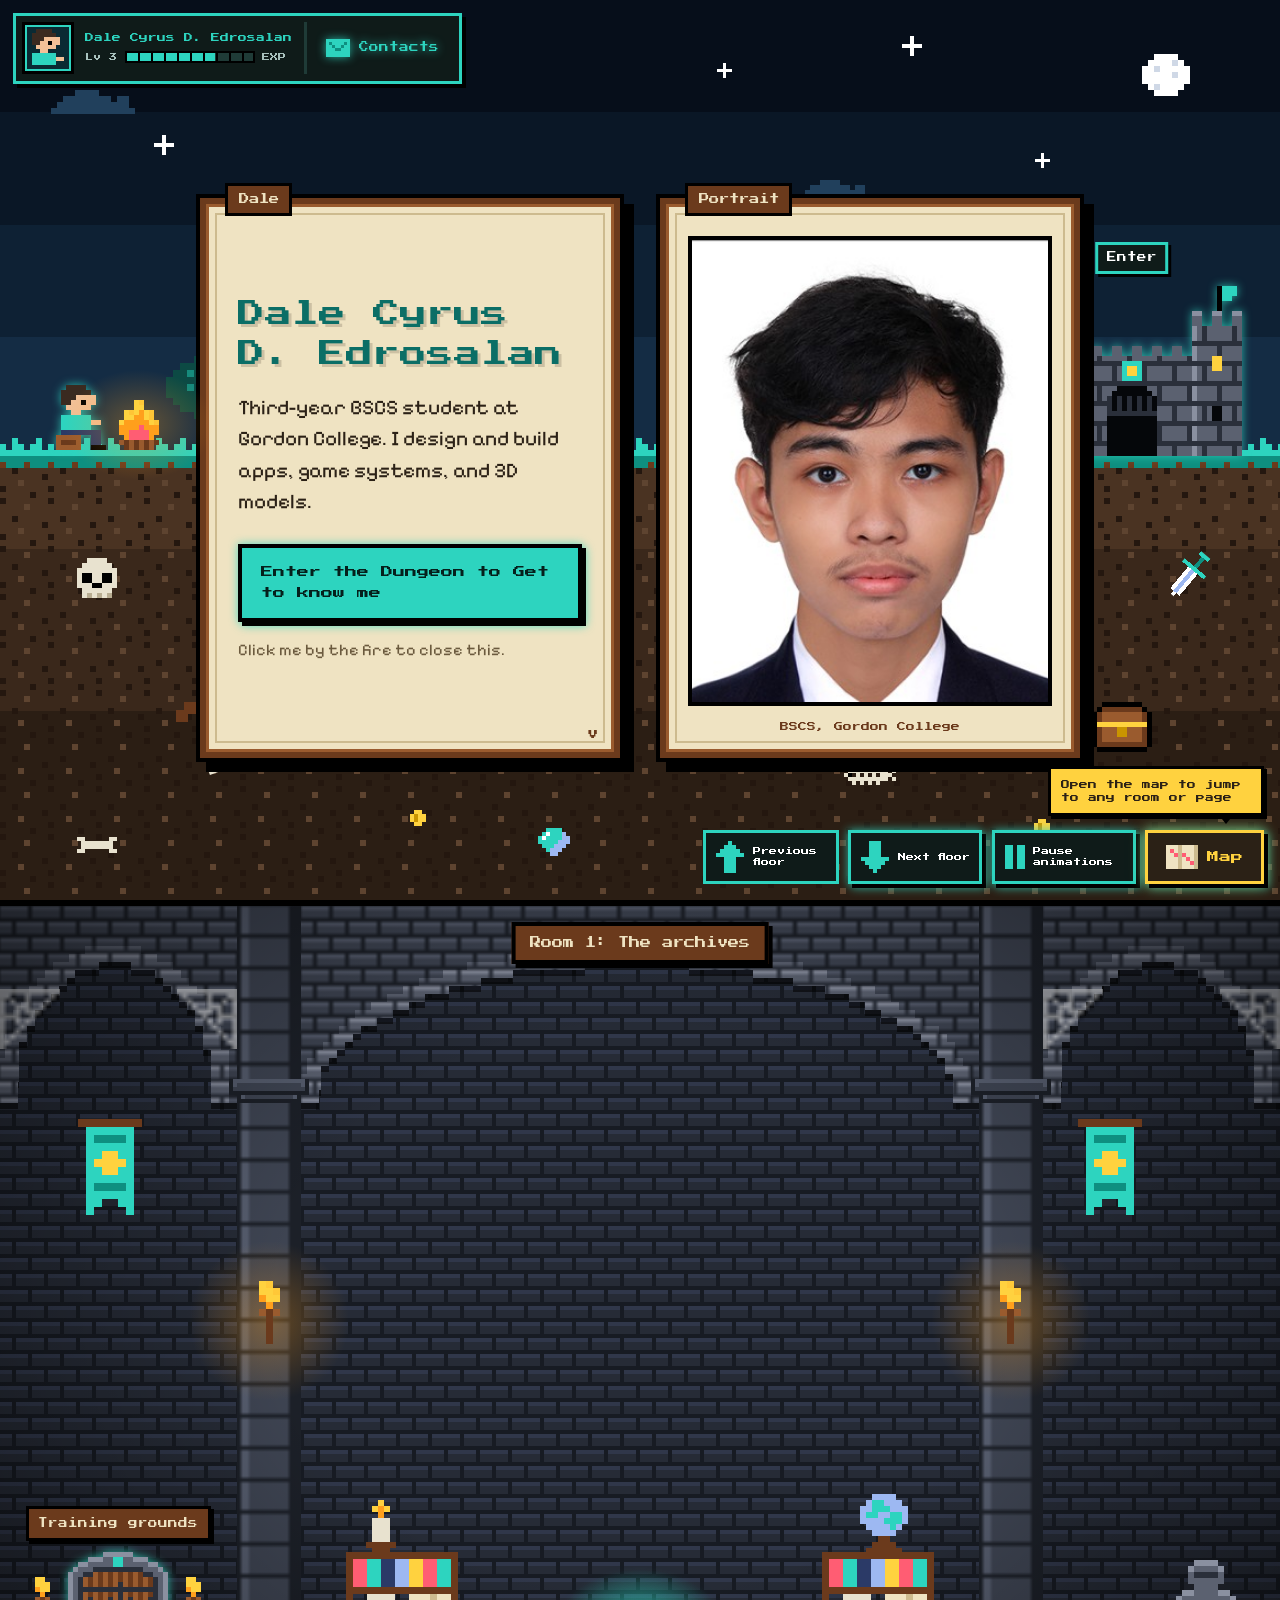
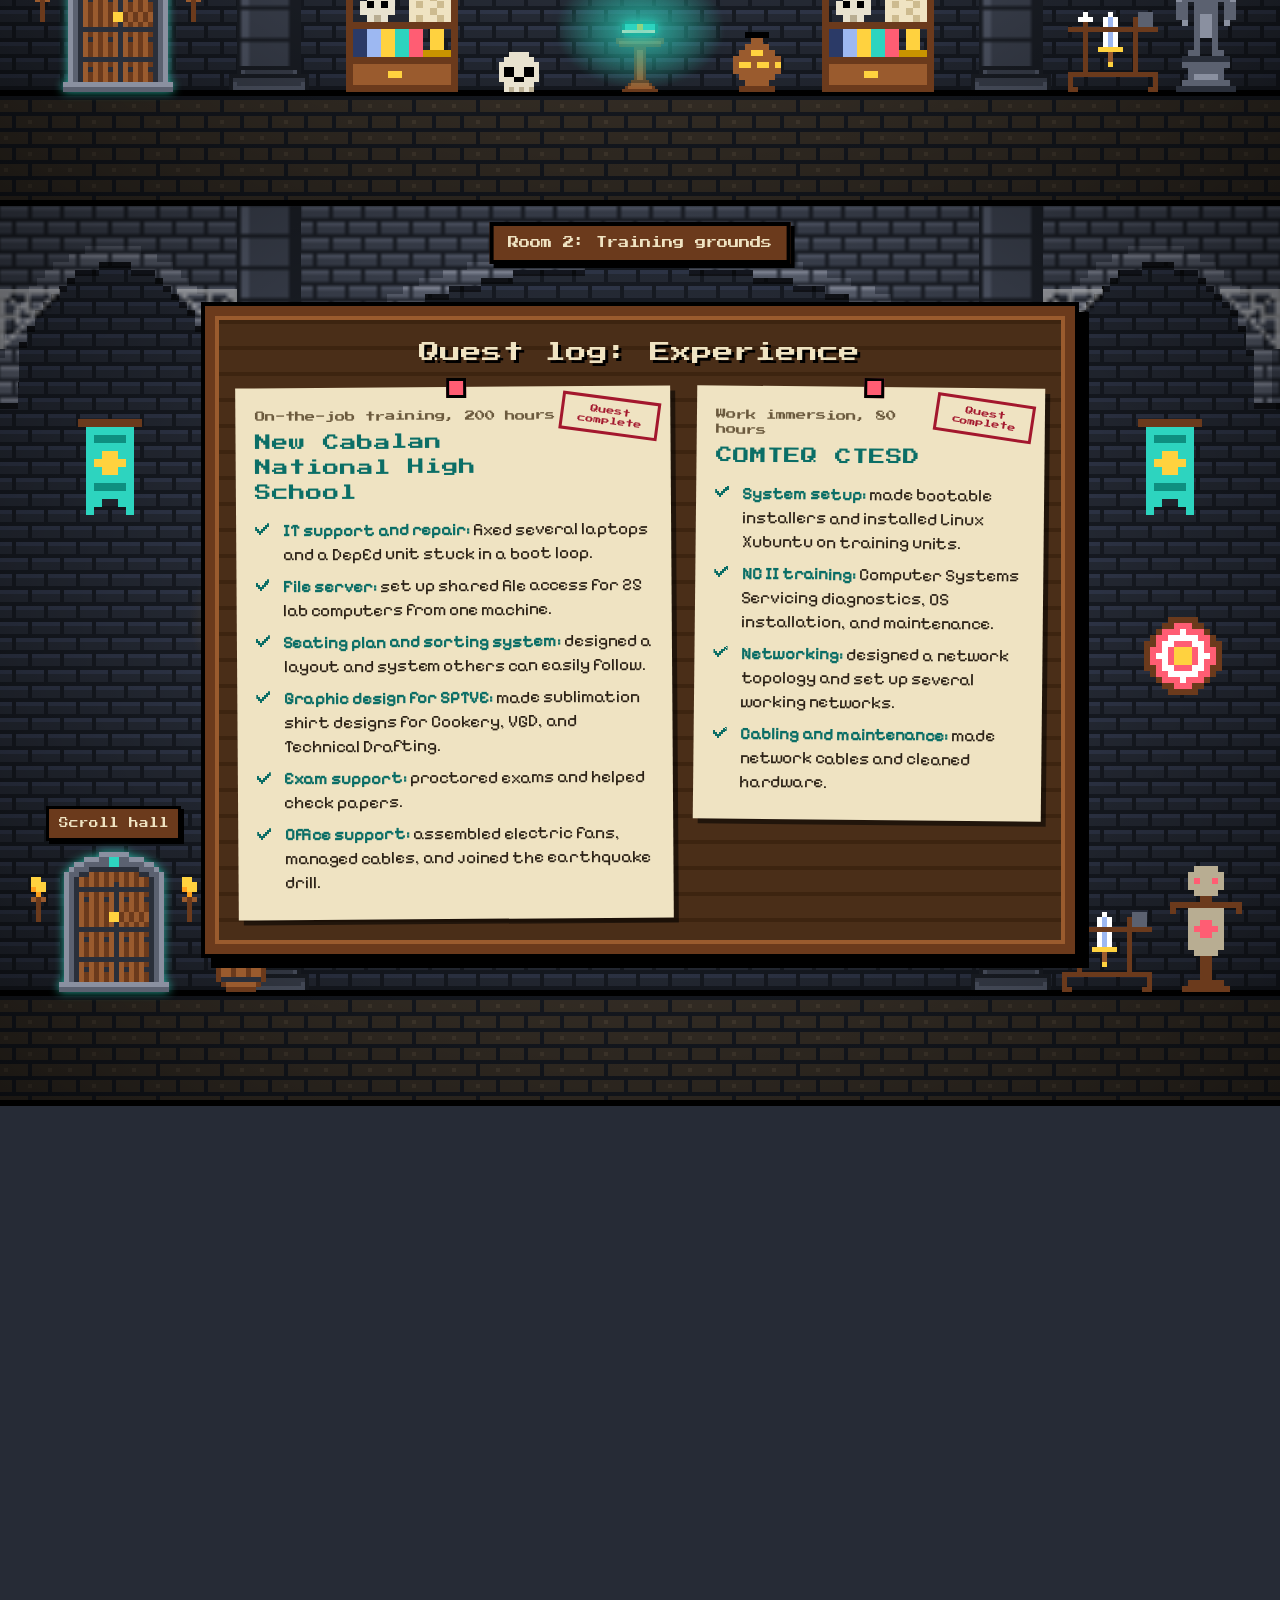
==== commit f8d6c7c0: "Add files via upload" ====
--- a/index.html
+++ b/index.html
@@ -90,9 +90,10 @@
 
 /* everything you can click has the same steady teal glow (a steady glow is far lighter for slow phones than a pulsing one) */
 .glowy{filter:drop-shadow(0 0 5px rgba(45,212,191,.8))}
+@media (hover:hover) and (pointer:fine){html:not(.lite):not(.still) .glowy{animation:cglow 1.2s steps(3) infinite alternate}}
 @keyframes cglow{from{filter:drop-shadow(0 0 1px rgba(45,212,191,.35))}to{filter:drop-shadow(0 0 9px rgba(45,212,191,.95))}}
 a:hover .glowy,a:focus-visible .glowy,button:hover .glowy,button:focus-visible .glowy,.glowy:hover,.glowy:focus-visible{
-  animation:none;filter:brightness(1.15) drop-shadow(0 0 12px var(--teal))}
+  animation:none !important;filter:brightness(1.15) drop-shadow(0 0 12px var(--teal))}
 
 /* buttons */
 .btn{font:400 .75rem/1.4 var(--pix);background:var(--teal);color:var(--teal-ink);border:4px solid #000;
@@ -226,8 +227,8 @@
 .page{position:relative;background:var(--cream);color:var(--book-ink);padding:1.1rem 1.3rem 1rem;overflow:auto;font-size:1.04rem;line-height:1.42}
 .page.l{border-right:3px solid #b9a77c}
 .page.r{border-left:3px solid #b9a77c}
-.page h2{font-size:.8rem;line-height:1.5;color:#0b6e66;margin-bottom:.8rem}
-.page h3{font-size:.6rem;line-height:1.5;color:#0b6e66;margin:.9rem 0 .4rem}
+.page h2{font-size:1em;line-height:1.45;color:#0b6e66;margin-bottom:.75em}
+.page h3{font-size:.68em;line-height:1.5;color:#0b6e66;margin:.9rem 0 .4rem}
 .page h3:first-of-type{margin-top:0}
 .page p{max-width:none;margin-bottom:.8em}
 .ink-chips{list-style:none;padding:0;margin:0;display:flex;flex-wrap:wrap;gap:.45rem}
@@ -393,21 +394,27 @@
 @keyframes inkin{from{opacity:0}}
 
 /* case study and brief text on the parchment */
-.sv-body h2{font-size:clamp(.85rem,2.2vw,1.1rem);line-height:1.5;color:#0b6e66;margin:0 0 .4rem}
+.sv-body h2{font-size:clamp(1rem,2.6vw,1.35rem);line-height:1.5;color:#0b6e66;margin:0 0 .4rem}
 .sv-body .by{margin:0 0 1rem;color:#6b5a3e}
-.sv-body h3{font-size:.7rem;line-height:1.5;color:#0b6e66;margin:2rem 0 .8rem;padding-bottom:.5rem;border-bottom:3px dashed #b9a77c}
-.sv-body h4{font:600 1.1rem/1.3 var(--body);margin:1rem 0 .3rem}
+.sv-body h3{font-size:.92rem;line-height:1.5;color:#0b6e66;margin:2rem 0 .8rem;padding-bottom:.5rem;border-bottom:3px dashed #b9a77c}
+.sv-body h4{font:600 1.28rem/1.3 var(--body);margin:1rem 0 .3rem}
 .sv-body p,.sv-body li{max-width:65ch}
 .sv-body .todo{color:#5c4d36;font-style:italic}
 .toc{display:flex;flex-wrap:wrap;gap:.4rem;margin:.8rem 0 0;padding:0;list-style:none}
-.toc a{display:inline-block;border:2px solid var(--book-ink);color:var(--book-ink);text-decoration:none;padding:.05rem .5rem;font-size:.98rem}
-.toc a:hover,.toc a:focus-visible{background:var(--book-ink);color:var(--cream)}
+/* section links look and feel like buttons, so nobody mistakes them for tags */
+.toc-lbl{margin:1rem 0 0;font-weight:600;color:#5c4d36}
+.toc{margin-top:.45rem}
+.toc a{display:inline-flex;align-items:center;gap:.4rem;min-height:40px;background:#0b6e66;color:#fff;border:3px solid #000;box-shadow:3px 3px 0 #000;
+  text-decoration:none;padding:.3rem .7rem;font:400 .55rem/1.3 var(--pix);cursor:pointer}
+.toc a::after{content:"";border:5px solid transparent;border-top:7px solid currentColor;margin-top:6px}
+.toc a:hover,.toc a:focus-visible{background:#064b45;transform:translate(1px,1px);box-shadow:2px 2px 0 #000}
+.toc a:active{transform:translate(3px,3px);box-shadow:none}
 .slot{border:3px dashed #a8946a;color:#5c4d36;display:flex;align-items:center;justify-content:center;text-align:center;
   padding:1rem;min-height:150px;margin:.6rem 0;font-size:1rem}
 .pair{display:grid;grid-template-columns:1fr 1fr;gap:1rem}
 .cards{display:grid;grid-template-columns:repeat(auto-fit,minmax(200px,1fr));gap:.8rem;margin:.4rem 0}
 .cards > div{border:2px solid #b9a77c;padding:.7rem .8rem;background:#f6eed7}
-.cards b{display:block;font-family:var(--pix);font-weight:400;font-size:.55rem;color:#0b6e66;margin-bottom:.4rem}
+.cards b{display:block;font-family:var(--pix);font-weight:400;font-size:.66rem;color:#0b6e66;margin-bottom:.4rem}
 .ink-chips.dashed li{border-style:dashed;color:#5c4d36}
 
 /* WiSpend case study extras */
@@ -489,7 +496,7 @@
 
 /* shorter laptop screens: a slightly tighter book so everything fits */
 .page{font-size:1.12rem}
-.spread.skills h3{font-size:.68rem;margin:1.1rem 0 .55rem}
+.spread.skills h3{font-size:.68em;margin:1.1rem 0 .55rem}
 .spread.skills h3:first-of-type{margin-top:.4rem}
 .spread.skills .ink-chips{gap:.55rem}
 .spread.skills .ink-chips li{font-size:1.22rem;padding:.2rem .65rem;border-width:3px;box-shadow:3px 3px 0 rgba(43,33,22,.4)}
@@ -513,15 +520,17 @@
 .board{position:relative;z-index:3;width:min(1000px,68vw);max-height:calc(100svh - 5.5rem - var(--fh) - 1.5rem - 12px);overflow:auto;
   background:repeating-linear-gradient(0deg,#4a2e18 0 22px,#3d2410 22px 26px);border:10px solid var(--wood);
   box-shadow:0 0 0 4px #000,inset 0 0 0 4px #9a5b2e,10px 10px 0 4px #000;padding:1.3rem 1.4rem 1.5rem}
-.board-title{text-align:center;font-size:clamp(.8rem,1.6vw,1rem);color:var(--cream);text-shadow:3px 3px 0 #000;margin:0 0 1.2rem}
+.board-title{text-align:center;font-size:clamp(.95rem,2vw,1.3rem);color:var(--cream);text-shadow:3px 3px 0 #000;margin:0 0 1.2rem}
 .quests{display:grid;grid-template-columns:1.25fr 1fr;gap:1.4rem;align-items:start}
 .quest{position:relative;background:var(--cream);color:var(--book-ink);padding:1.4rem 1.2rem 1.1rem;box-shadow:5px 5px 0 rgba(0,0,0,.55)}
 .quest::before{content:"";position:absolute;top:-9px;left:50%;width:14px;height:14px;margin-left:-7px;background:#ff5d73;border:3px solid #000}
 .quest:first-child{transform:rotate(-.4deg)}
 .quest:nth-child(2){transform:rotate(.6deg)}
-.q-type{margin:0;font:400 .55rem/1.4 var(--pix);color:#6b5a3e}
-.quest h3{font-size:.78rem;line-height:1.5;color:#0b6e66;margin:.4rem 0 .8rem;padding-right:5.5rem}
-.objectives{list-style:none;margin:0;padding:0;font-size:1.02rem;line-height:1.38}
+.quest{font-size:1.02rem}
+.q-type{margin:0;font:400 .6em/1.4 var(--pix);color:#6b5a3e}
+.q-type{padding-right:5.5rem}
+.quest h3{font-size:.95em;line-height:1.5;color:#0b6e66;margin:.4rem 0 .8rem;padding-right:5.5rem}
+.objectives{list-style:none;margin:0;padding:0;font-size:1em;line-height:1.38}
 .objectives li{position:relative;padding-left:1.7rem;margin-bottom:.5rem}
 .objectives li::before{content:"";position:absolute;left:0;top:.3rem;width:14px;height:12px;
   background:url("data:image/svg+xml;utf8,%3Csvg xmlns='http://www.w3.org/2000/svg' viewBox='0 0 7 6' shape-rendering='crispEdges'%3E%3Cpath fill='%230b6e66' d='M6 0h1v1H6zM5 1h2v1H5zM0 2h1v1H0zM4 2h2v1H4zM0 3h2v1H0zM3 3h2v1H3zM1 4h3v1H1zM2 5h1v1H2z'/%3E%3C/svg%3E") no-repeat center/contain}
@@ -539,7 +548,7 @@
   .board{width:100%;max-height:none;overflow:visible;padding:1rem .9rem 1.2rem;border-width:8px}
   .quests{grid-template-columns:1fr}
   .quest,.quest:first-child,.quest:nth-child(2){transform:none}
-  .quest h3{padding-right:0}
+  .quest h3,.q-type{padding-right:0}
   .stamp{position:static;display:inline-block;transform:rotate(-3deg);margin-bottom:.6rem;max-width:none}
 }
 
@@ -556,11 +565,12 @@
   .board-title{margin-bottom:.8rem}
   .quest{padding:1.1rem 1rem .8rem}
   .quest h3{margin:.3rem 0 .55rem}
-  .objectives{font-size:.94rem;line-height:1.3}
+  .quest{font-size:.94rem}
+  .objectives{line-height:1.3}
   .objectives li{margin-bottom:.3rem}
 }
 @media (min-width:720px) and (min-height:561px) and (max-height:720px){
-  .objectives{font-size:.9rem}
+  .quest{font-size:.9rem}
   .spread.skills ul.bul li{font-size:.88rem}
 }
 
@@ -686,11 +696,12 @@
 }
 .hud .lvl,.hud .lvl > span{white-space:nowrap;flex:none}
 
+/* devices set to "reduce motion" start still, unless the visitor presses Play (which adds .moving) */
 @media (prefers-reduced-motion:reduce){
-  html{scroll-behavior:auto}
-  .msg-bubble,.sc-sign,.scroll-btn .spr,.aura,.spark,.podium .plate,.parch,.roller,.sv-body,.exp i,.blink,.twinkle,.hop,.firefly,.fa,.glow,.halo,.more,.pane,.txt,.beam,.open,.tome{animation:none !important}
-  .fb{display:none}
-  .glowy{animation:none !important;filter:drop-shadow(0 0 6px rgba(45,212,191,.8))}
+  html:not(.moving){scroll-behavior:auto}
+  html:not(.moving) :is(.msg-bubble,.sc-sign,.scroll-btn .spr,.aura,.spark,.podium .plate,.parch,.roller,.sv-body,.exp i,.blink,.twinkle,.hop,.firefly,.fa,.glow,.halo,.more,.pane,.txt,.beam,.open,.tome){animation:none !important}
+  html:not(.moving) .fb{display:none}
+  html:not(.moving) .glowy{animation:none !important;filter:drop-shadow(0 0 6px rgba(45,212,191,.8))}
 }
 
 /* ===== phones held upright: every room is exactly one screen ===== */
@@ -824,6 +835,41 @@
   .lag-tip::after{right:auto;left:62%}
   #motionBtn span{max-width:none}
 }
+
+/* phones and small tablets: the portrait sits inside the intro card, so the whole introduction fits one screen */
+.mini-photo{display:none}
+@media (max-width:819px), (max-height:560px){
+  .photo-pane{display:none !important}
+  .intro-top{display:flex;align-items:center;gap:.9rem}
+  .mini-photo{display:block;flex:none;width:clamp(76px,24vw,128px);aspect-ratio:1;border:4px solid #000;box-shadow:inset 0 0 0 4px #c9b385,3px 3px 0 rgba(43,33,22,.35);background:#e3d4ad;overflow:hidden}
+  .mini-photo img{width:100%;height:100%;object-fit:cover;object-position:center top;display:block}
+}
+@media (max-width:819px) and (min-height:561px){
+  .intro-pane h1{margin-top:0}
+  .intro-top{margin-top:auto}
+}
+
+/* chips in the skills page grow with the page text */
+#about .spread .ink-chips li{font-size:1.08em}
+/* tablets held upright: the intro card's words grow with the card */
+@media (min-width:600px) and (max-width:819px) and (min-height:561px){
+  .intro-pane{padding:2.2rem 2rem 2rem}
+  .intro-pane h1{font-size:1.5rem}
+  .intro-pane .desc{font-size:1.45rem;margin:1rem 0 .6rem}
+  .intro-pane .start{font-size:.8rem;padding:1rem 1.2rem}
+  .intro-pane .hint{font-size:1.15rem}
+  .mini-photo{width:150px}
+}
+@media (max-width:819px), (max-height:560px){ .intro-pane .more{display:none} }
+
+/* until the book has been read once, its "next page" buttons nudge and a hint sits under it */
+.book-hint{display:none}
+.archive.touring.text .book-hint{display:block;position:absolute;left:50%;transform:translateX(-50%);bottom:calc(var(--fh) + 74px);z-index:4;margin:0;
+  background:#ffd23f;color:#2b2116;border:3px solid #000;box-shadow:3px 3px 0 #000;font:400 .55rem/1.4 var(--pix);padding:.45rem .6rem;white-space:nowrap}
+.archive.touring .turn.fwd,.archive.touring .pg-btn.next{animation:beckon .8s steps(2) infinite alternate}
+@keyframes beckon{to{transform:translateX(5px);box-shadow:0 0 0 3px #ffd23f,3px 3px 0 #000}}
+@media (max-width:719px), (max-height:560px){ .archive.touring.text .book-hint{display:none} }
+@media (min-width:720px) and (max-width:1199px){ .archive.touring.text .book-hint{bottom:calc(var(--fh) + 96px)} }
 </style>
 </head>
 <body>
@@ -941,7 +987,10 @@
   <div class="panels" id="heroPanels">
     <div class="pane intro-pane">
       <span class="nameplate">Dale</span>
-      <h1>Dale Cyrus D. Edrosalan</h1>
+      <div class="intro-top">
+        <span class="mini-photo"><img src="images/dale.jpg" alt="Portrait of Dale Cyrus D. Edrosalan" width="413" height="421" loading="lazy"></span>
+        <h1>Dale Cyrus D. Edrosalan</h1>
+      </div>
       <p class="desc">Third-year BSCS student at Gordon College. I design and build apps, game systems, and 3D models.</p>
       <a class="btn start glowy" href="#about">Enter the Dungeon to Get to know me</a>
       <p class="hint">Click me by the fire to close this.</p>
@@ -982,6 +1031,7 @@
 
   <div class="archive" id="book" data-state="closed" data-spread="0">
     <div class="beam" aria-hidden="true"></div>
+    <p class="book-hint" aria-hidden="true">Scroll down or press the arrow to turn the page</p>
     <div class="open">
       <div class="spread">
         <div class="page l"><div class="txt">
@@ -999,7 +1049,7 @@
             <li><b>3D and graphics:</b> I model characters, weapons, and structures in Blender and SketchUp, and design graphics in Illustrator, Figma, and Canva.</li>
             <li><b>Hardware and networks:</b> I repair PCs and laptops, set up networks, and hold TESDA NC II in Computer Systems Servicing.</li>
           </ul>
-          <button class="turn glowy" data-turn="1">Highlights <i class="spr" data-s="arrowR" data-px="2" aria-hidden="true"></i></button>
+          <button class="turn fwd glowy" data-turn="1">Highlights <i class="spr" data-s="arrowR" data-px="2" aria-hidden="true"></i></button>
         </div></div>
       </div>
       <div class="spread" hidden>
@@ -1034,7 +1084,7 @@
             <li>Roblox NPC and boss AI, and Blender game models</li>
           </ul>
           <p class="go"><a href="#projects">Visit the Scroll hall</a></p>
-          <button class="turn glowy" data-turn="2">Stack and skills <i class="spr" data-s="arrowR" data-px="2" aria-hidden="true"></i></button>
+          <button class="turn fwd glowy" data-turn="2">Stack and skills <i class="spr" data-s="arrowR" data-px="2" aria-hidden="true"></i></button>
         </div></div>
       </div>
       <div class="spread skills" hidden>
@@ -1237,6 +1287,7 @@
     <p class="cs-links">
       <a class="cs-link" href="https://www.figma.com/design/wAT7RW50UdD6mVIZp0bBeQ/CHECK8-%E2%80%94-Low-Fidelity-Wireframes?node-id=0-1&amp;t=q7MvNclXIRYty9rZ-1" target="_blank" rel="noopener">Low-fidelity wireframes in Figma<span class="sr-only"> (opens in a new tab)</span></a>
     </p>
+    <p class="toc-lbl" aria-hidden="true">Jump to a section:</p>
     <ul class="toc" aria-label="Jump to a section">
       <li><a href="#cs-overview">Overview</a></li>
       <li><a href="#cs-user">The user</a></li>
@@ -1420,6 +1471,7 @@
       <a class="cs-link" href="https://github.com/DaleCyrus/wispend" target="_blank" rel="noopener">GitHub repository<span class="sr-only"> (opens in a new tab)</span></a>
       <a class="cs-link" href="https://www.figma.com/design/162yVk8XIPhpMjG2fkFgOM/Untitled?node-id=22-2&amp;p=f&amp;t=wl0QagsSSxXllN4f-0" target="_blank" rel="noopener">Figma designs<span class="sr-only"> (opens in a new tab)</span></a>
     </p>
+    <p class="toc-lbl" aria-hidden="true">Jump to a section:</p>
     <ul class="toc" aria-label="Jump to a section">
       <li><a href="#cs-overview">Overview</a></li>
       <li><a href="#cs-user">The user</a></li>
@@ -2030,7 +2082,10 @@
 });
 
 var reduceMQ = matchMedia('(prefers-reduced-motion: reduce)');
-function isStill() { return reduceMQ.matches || document.documentElement.classList.contains('still'); }
+function isStill() {
+  var c = document.documentElement.classList;
+  return c.contains('still') || (reduceMQ.matches && !c.contains('moving'));
+}
 
 // stone arches with stepped pixel curves, pillars and cobwebs
 function archClip(w, h, rx, ry) {
@@ -2207,7 +2262,7 @@
 var bookReady = [];
 function openBook(then) {
   if (typeof then === 'function') bookReady.push(then);
-  function ready() { book.classList.add('text'); bookReady.splice(0).forEach(function (f) { f(); }); }
+  function ready() { book.classList.add('text'); fitAll(); bookReady.splice(0).forEach(function (f) { f(); }); }
   if (book.classList.contains('text')) { ready(); return; }
   if (bookOpened) return;
   bookOpened = true;
@@ -2241,6 +2296,9 @@
   function swap() {
     spreads.forEach(function (s, i) { s.hidden = i !== n; });
     book.dataset.spread = n;
+    fitAll();
+    markRead(n * 2);
+    markRead(n * 2 + 1);
     var h = spreads[n].querySelector('h2');
     if (h) h.focus({ preventScroll: true });
   }
@@ -2287,6 +2345,7 @@
       }
     });
     if (onShow) onShow(n, on);
+    if (typeof fitAll === 'function') fitAll();
     // at the first or last page that button has nowhere to go, so it steps aside
     btns[0].disabled = n === 0;
     btns[1].disabled = n === items.length - 1;
@@ -2311,19 +2370,90 @@
   show(0, false);
   return { show: show, go: go, get cur() { return cur; } };
 }
+// the intro and portrait now share one card on phones, so this pager never switches on
 var homePager = makePager(document.getElementById('heroPanels'), [].slice.call(document.querySelectorAll('#heroPanels .pane')),
-  ['Intro', 'Portrait'], 'Introduction pages', compact);
+  ['Intro', 'Portrait'], 'Introduction pages', matchMedia('not all'));
 var bookPages = [].slice.call(book.querySelectorAll('.page'));
 var bookPager = makePager(book.querySelector('.open'), bookPages,
   ['About me', 'What I do', 'Highlights', 'At a glance', 'Stack', 'Skills'], 'Book pages', narrow,
   function (n, on) {
     // the pages live in spreads of two, so show the spread that holds this page
     var sp = on ? [].indexOf.call(spreads, bookPages[n].closest('.spread')) : +book.dataset.spread;
+    if (on && typeof markRead === 'function') markRead(n);
     spreads.forEach(function (s, i) { s.hidden = i !== sp; });
     book.dataset.spread = sp;
   });
 var quests = [].slice.call(document.querySelectorAll('.quest'));
 var questPager = makePager(document.querySelector('.board'), quests, ['OJT', 'Immersion'], 'Quests', compact);
+
+// tablets and computers: the text grows to fill the book pages and the quest board, so bigger screens have no empty space
+var fitMQ = matchMedia('(min-width:600px)');
+function overflows(el) { return el.scrollHeight > el.clientHeight + 1; }
+function fitText(els, fits, maxPx) {
+  els.forEach(function (e) { e.style.fontSize = ''; });
+  if (!fitMQ.matches || !els.length || !els[0].offsetParent) return;
+  var base = parseFloat(getComputedStyle(els[0]).fontSize);
+  function set(px) { els.forEach(function (e) { e.style.fontSize = px + 'px'; }); }
+  if (!fits() || maxPx <= base) { set(base); return; }
+  // halve the gap between "fits" and "too big" a few times to find the largest size that still fits
+  var lo = base, hi = maxPx;
+  for (var i = 0; i < 8; i++) {
+    var mid = (lo + hi) / 2;
+    set(mid);
+    if (fits()) lo = mid; else hi = mid;
+  }
+  set(Math.floor(lo * 10) / 10);
+}
+function fitBook() {
+  if (narrow.matches) { bookPages.forEach(function (pg) { pg.style.fontSize = ''; }); return; }
+  var sp = spreads[+book.dataset.spread];
+  if (!sp || sp.hidden || !book.classList.contains('text')) return;
+  var pages = [].slice.call(sp.querySelectorAll('.page'));
+  fitText(pages, function () { return !pages.some(overflows); }, 25);
+}
+function fitQuests() {
+  var board = document.querySelector('.board');
+  fitText(quests, function () {
+    if (!board.classList.contains('paged')) return !overflows(board);
+    return !quests.some(function (q) { return !q.classList.contains('pg-off') && overflows(q); });
+  }, 24);
+}
+var fitBusy = false;
+function fitAll() {
+  if (fitBusy || typeof quests === 'undefined') return;
+  fitBusy = true;
+  requestAnimationFrame(function () { fitBusy = false; fitBook(); fitQuests(); });
+}
+var fitTimer = null;
+addEventListener('resize', function () { clearTimeout(fitTimer); fitTimer = setTimeout(fitAll, 150); });
+if (document.fonts) document.fonts.ready.then(fitAll);
+fitAll();
+
+// first visit: the book's pages are part of the tour. Scrolling in the archives turns the pages
+// until every one has been seen once; after that (remembered on this device) scrolling moves between rooms.
+var pagesRead = [], bookDone = false;
+try { bookDone = localStorage.getItem('dale-book') === 'read'; } catch (err) {}
+function markRead(i) {
+  if (bookDone || !pagesRead) return;
+  pagesRead[i] = true;
+  var all = true;
+  for (var k = 0; k < bookPages.length; k++) if (!pagesRead[k]) all = false;
+  if (!all) return;
+  bookDone = true;
+  book.classList.remove('touring');
+  try { localStorage.setItem('dale-book', 'read'); } catch (err) {}
+}
+if (!bookDone) book.classList.add('touring');
+function bookTour(d) {
+  if (bookDone || narrow.matches || whichRoom() !== 1 || tripTo !== null) return false;
+  if (!book.classList.contains('text')) { openBook(); return true; }
+  var n = +book.dataset.spread + d;
+  if (n < 0 || n >= spreads.length) return false;
+  turnTo(n);
+  return true;
+}
+markRead(0);
+if (!narrow.matches) markRead(1);
 
 // windows: open, drag, resize, close
 var zTop = 20, opened = 0;
@@ -2625,6 +2755,7 @@
   wheelQuiet = setTimeout(function () { wheelBusy = false; }, 220);
   if (wheelBusy || Math.abs(e.deltaY) < 4) return;
   wheelBusy = true;
+  if (bookTour(e.deltaY > 0 ? 1 : -1)) return;
   stepRoom(e.deltaY > 0 ? 1 : -1);
 }, { passive: false });
 prevBtn.addEventListener('click', function () { stepRoom(-1); });
@@ -2632,23 +2763,30 @@
 
 // pause or play every animation; the choice is remembered on this device
 var motionBtn = document.getElementById('motionBtn');
-function setMotion(paused) {
+function setMotion(paused, quiet) {
   document.documentElement.classList.toggle('still', paused);
+  // pressing Play also overrides a device that asks for reduced motion
+  document.documentElement.classList.toggle('moving', !paused);
   motionBtn.querySelector('.pz-t').textContent = paused ? 'Play' : 'Pause';
   motionBtn.classList.toggle('is-paused', paused);
   if (paused) hideLag(false);
   motionBtn.querySelector('.spr').innerHTML = sprite(paused ? ART.playI : ART.pauseI, 4);
   talk(panels.hidden);
-  try { localStorage.setItem('dale-motion', paused ? 'paused' : 'on'); } catch (err) {}
+  if (!quiet) try { localStorage.setItem('dale-motion', paused ? 'paused' : 'on'); } catch (err) {}
 }
 motionBtn.addEventListener('click', function () {
   setMotion(!document.documentElement.classList.contains('still'));
 });
-try { if (localStorage.getItem('dale-motion') === 'paused') setMotion(true); } catch (err) {}
+var motionPref = null;
+try { motionPref = localStorage.getItem('dale-motion'); } catch (err) {}
+if (motionPref === 'paused') setMotion(true, true);
+else if (motionPref === 'on') setMotion(false, true);
+else if (reduceMQ.matches) setMotion(true, true); // the device asks for less motion, so start paused and let Play turn it on
 
 // rooms out of view pause their animations
 var sleeper = new IntersectionObserver(function (entries) {
   entries.forEach(function (en) { en.target.classList.toggle('asleep', !en.isIntersecting); });
+  fitAll();
 }, { rootMargin: '-2px 0px' });
 document.querySelectorAll('main > section').forEach(function (sec) { sleeper.observe(sec); });
 // slow-device tip: shown when the page stutters or the device is low on memory or cores
@@ -2683,17 +2821,22 @@
     if (document.visibilityState === 'visible') then(frames * 1000 / (t - t0));
   });
 }
+// one slow moment (like the page still loading) is not enough: it has to be slow twice in a row
 function checkLag() {
   measureFps(function (fps) {
-    if (fps < 40) { document.documentElement.classList.add('lite'); suggestPause(); }
+    if (fps >= 40) return;
+    measureFps(function (again) {
+      if (again < 40) { document.documentElement.classList.add('lite'); suggestPause(); }
+    });
   });
 }
-setTimeout(checkLag, 2500);
+setTimeout(checkLag, 4000);
 var lagChecks = 0;
 addEventListener('scrollend', function () { if (!lagShown && lagChecks++ < 3) checkLag(); });
 
-// phones with little memory or few cores get the light mode
-if ((navigator.deviceMemory && navigator.deviceMemory <= 4) || (navigator.hardwareConcurrency && navigator.hardwareConcurrency <= 4)) {
+// phones (touch screens) with little memory or few cores get the light mode; computers keep the full effects
+if (matchMedia('(pointer:coarse)').matches &&
+    ((navigator.deviceMemory && navigator.deviceMemory <= 4) || (navigator.hardwareConcurrency && navigator.hardwareConcurrency <= 4))) {
   document.documentElement.classList.add('lite');
   setTimeout(suggestPause, 3000);
 }
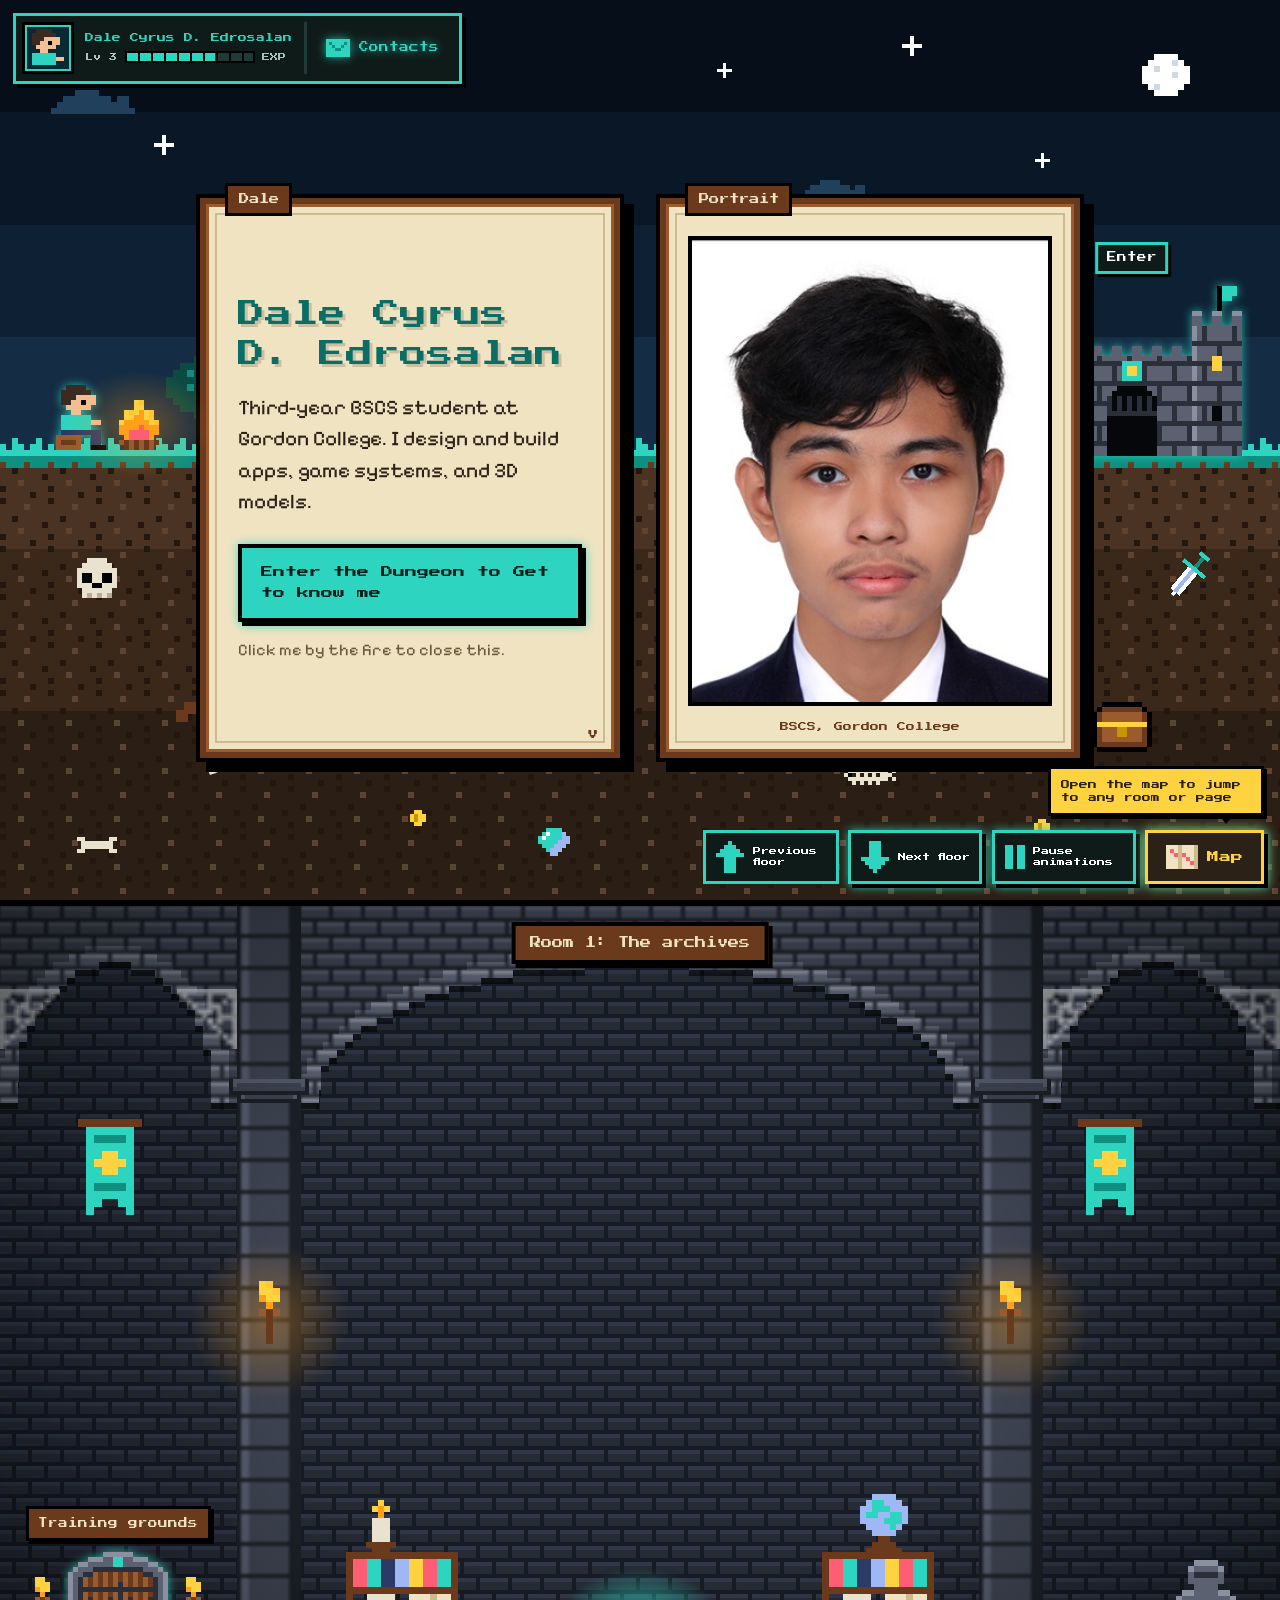
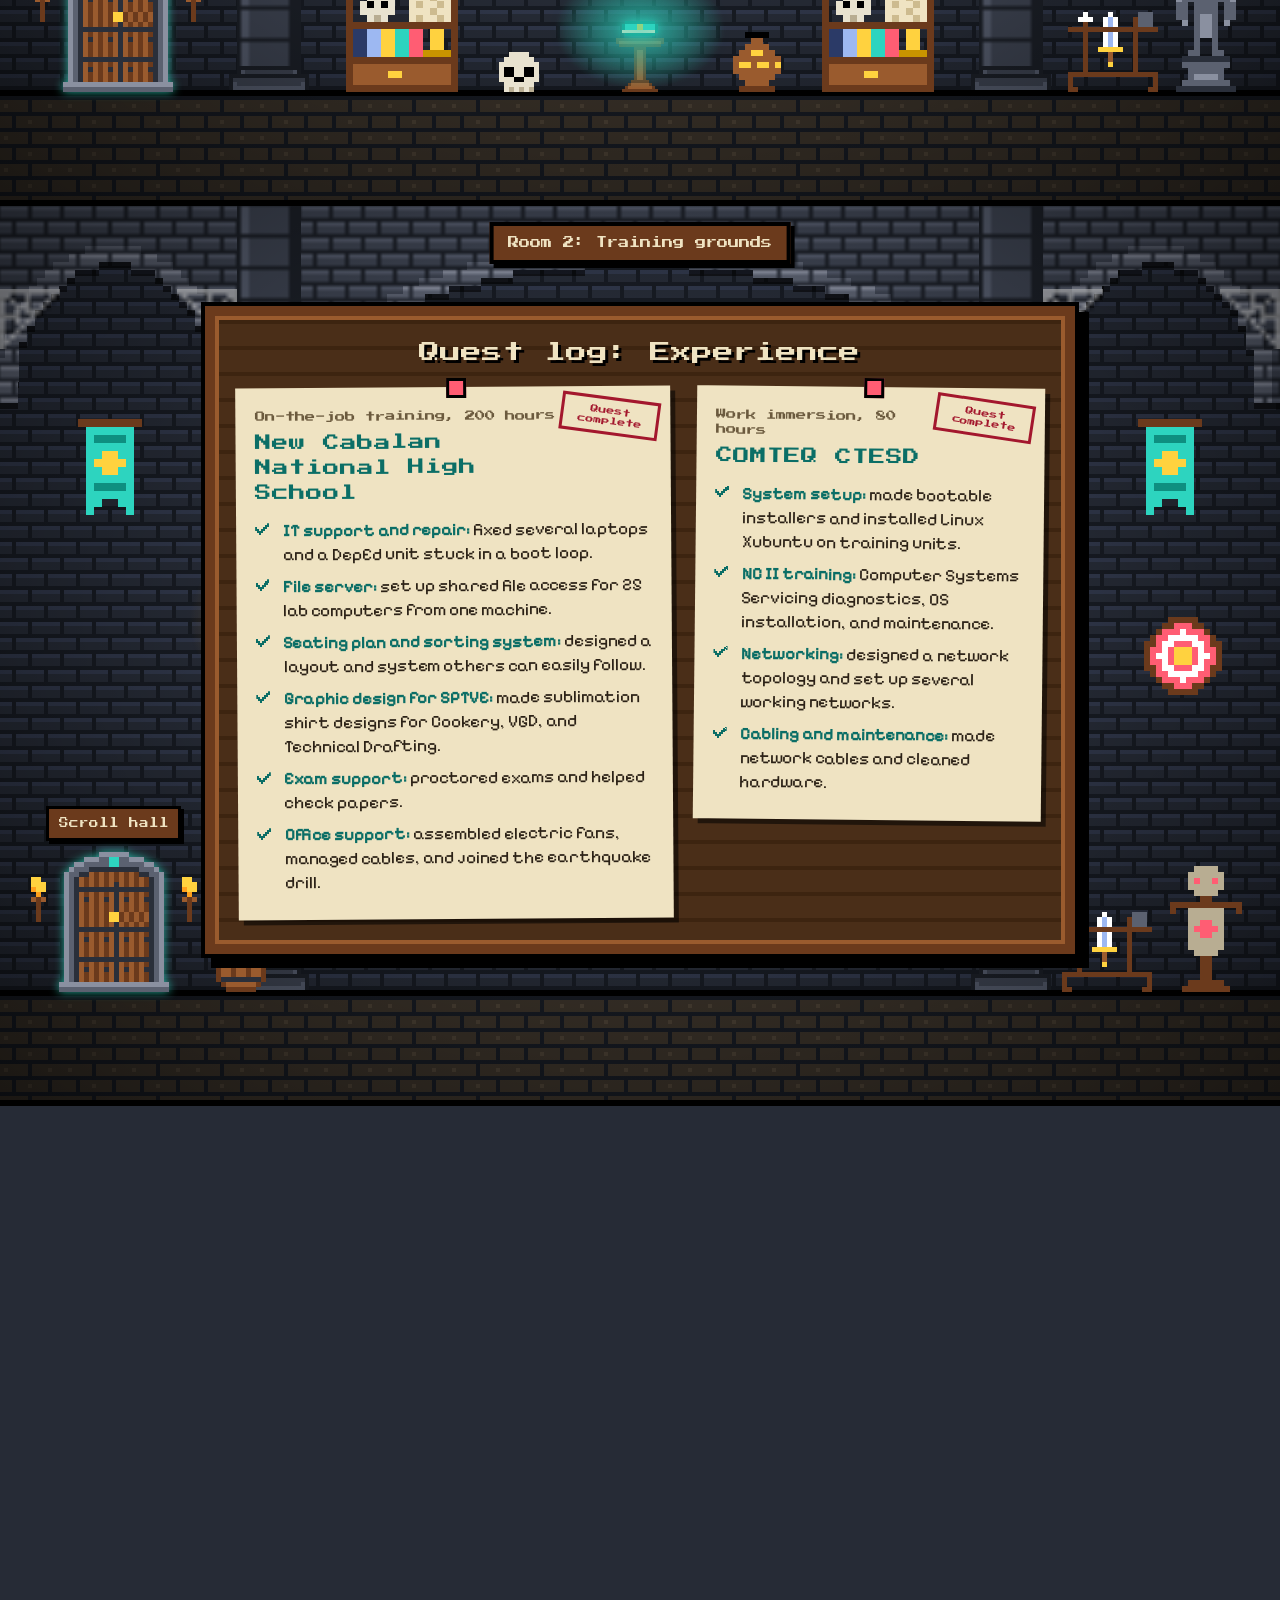
==== commit 23f17ea3: "Add files via upload" ====
--- a/index.html
+++ b/index.html
@@ -46,13 +46,15 @@
 .asleep .txt,.asleep .pane,.asleep .open{animation:none !important}
 /* light mode for low-power phones: glows stay lit but stop pulsing */
 .lite .glowy,.lite .featured .scroll-btn .spr{animation:none !important;filter:drop-shadow(0 0 6px rgba(45,212,191,.8))}
-.lite .featured .scroll-btn .spr{animation:bob 2.2s steps(5) infinite alternate !important}
+.lite .featured .scroll-btn .spr{animation:bob 2.2s ease-in-out infinite alternate !important}
 .lite .firefly,.lite .twinkle,.lite .aura{animation:none !important}
+/* light mode keeps things moving, but in a few steps instead of every frame, which is much cheaper */
+.lite :is(.hop,.scroll-btn .spr,.spark,.cs-tag,.map-tip,.turn.fwd,.pg-btn.next,.halo,.glow){animation-timing-function:steps(4) !important}
 .p{position:absolute;line-height:0}
 .twinkle{animation:blink 2.4s steps(2,start) infinite}
 .blink{animation:blink 1.2s steps(2,start) infinite}
-.hop{animation:hop 1.6s steps(1) infinite}
-@keyframes hop{0%,60%{transform:none}70%{transform:translateY(-10px)}80%{transform:translateY(-4px)}90%{transform:none}}
+.hop{animation:hop 1.6s linear infinite}
+@keyframes hop{0%,58%{transform:none}66%{transform:translateY(-12px)}74%{transform:none}80%{transform:translateY(-5px)}86%,100%{transform:none}}
 @keyframes blink{to{visibility:hidden}}
 @keyframes popin{from{transform:scale(.6);opacity:.2}to{transform:none;opacity:1}}
 @media (max-width:819px), (max-height:560px){.hide-sm{display:none}}
@@ -61,8 +63,8 @@
 .flick{position:relative;line-height:0}
 .flick .fb{position:absolute;left:0;top:0}
 .p.flick{position:absolute}
-.fa{animation:fa .5s steps(1) infinite}
-.fb{animation:fb .5s steps(1) infinite}
+.fa{animation:fa .32s steps(1) infinite}
+.fb{animation:fb .32s steps(1) infinite}
 @keyframes fa{50%{visibility:hidden}}
 @keyframes fb{0%{visibility:hidden}50%{visibility:visible}}
 @keyframes glow{to{opacity:.55}}
@@ -80,7 +82,7 @@
 .hud .pname{display:block;color:var(--teal);font-size:.55rem;line-height:1.2;white-space:nowrap}
 .hud .lvl{gap:.45rem;font-size:.5rem;color:var(--muted)}
 .exp{position:relative;width:130px;height:12px;background:var(--line);border:2px solid #000}
-.exp i{position:absolute;left:0;top:0;bottom:0;width:70%;background:var(--teal);animation:expfill 1.2s steps(7)}
+.exp i{position:absolute;left:0;top:0;bottom:0;width:70%;background:var(--teal);animation:expfill 1.2s ease-out}
 .exp::after{content:"";position:absolute;inset:0;background:repeating-linear-gradient(90deg,transparent 0 11px,#000 11px 13px)}
 @keyframes expfill{from{width:0}}
 .hud .tools{gap:.2rem;padding-left:.6rem;border-left:3px solid var(--line);align-self:stretch}
@@ -90,7 +92,7 @@
 
 /* everything you can click has the same steady teal glow (a steady glow is far lighter for slow phones than a pulsing one) */
 .glowy{filter:drop-shadow(0 0 5px rgba(45,212,191,.8))}
-@media (hover:hover) and (pointer:fine){html:not(.lite):not(.still) .glowy{animation:cglow 1.2s steps(3) infinite alternate}}
+@media (hover:hover) and (pointer:fine){html:not(.lite):not(.still) .glowy{animation:cglow 1.2s steps(6) infinite alternate}}
 @keyframes cglow{from{filter:drop-shadow(0 0 1px rgba(45,212,191,.35))}to{filter:drop-shadow(0 0 9px rgba(45,212,191,.95))}}
 a:hover .glowy,a:focus-visible .glowy,button:hover .glowy,button:focus-visible .glowy,.glowy:hover,.glowy:focus-visible{
   animation:none !important;filter:brightness(1.15) drop-shadow(0 0 12px var(--teal))}
@@ -113,7 +115,8 @@
 /* trees and wildlife standing on the grass */
 .surface{position:absolute;left:0;right:0;top:0;bottom:var(--gh);z-index:1;pointer-events:none}
 .on-grass{bottom:-4px}
-.firefly{animation:blink 1.8s steps(2,start) infinite}
+.firefly{animation:blink 1.8s steps(2,start) infinite,drift 3.2s ease-in-out infinite alternate}
+@keyframes drift{to{translate:7px -9px}}
 
 /* the castle entrance */
 .castle{position:absolute;z-index:2;right:max(1rem,3%);bottom:calc(var(--gh) - 6px);line-height:0;text-decoration:none;transform-origin:bottom right}
@@ -129,7 +132,7 @@
 .bubble[hidden]{display:none}
 .bubble::after{content:"";position:absolute;left:14px;top:100%;width:9px;height:9px;background:#fff;border:3px solid #000;border-top:0}
 .glow{position:absolute;left:-55px;bottom:-30px;width:150px;height:110px;pointer-events:none;
-  background:radial-gradient(closest-side,rgba(255,159,28,.35),transparent);animation:glow 1s steps(2) infinite alternate}
+  background:radial-gradient(closest-side,rgba(255,159,28,.35),transparent);animation:glow 1s ease-in-out infinite alternate}
 
 /* Dale's dialogue box and his portrait, styled like pages of an old book */
 .panels{position:absolute;inset:0;z-index:3;display:flex;align-items:center;justify-content:center;gap:2.5rem;
@@ -137,7 +140,7 @@
 .panels[hidden]{display:none}
 .pane{position:relative;pointer-events:auto;width:min(420px,34vw);height:min(560px,72svh);background:var(--cream);color:var(--book-ink);
   border:6px solid var(--wood);box-shadow:0 0 0 4px #000,inset 0 0 0 3px #9a5b2e,inset 0 0 0 9px var(--cream),inset 0 0 0 11px #cdbb8f,10px 10px 0 4px #000;
-  display:flex;flex-direction:column;animation:popin .3s steps(3)}
+  display:flex;flex-direction:column;animation:popin .3s ease-out}
 .intro-pane{justify-content:center;padding:2.2rem 2rem}
 .intro-pane::before{content:"";position:absolute;left:-22px;bottom:2.4rem;width:12px;height:12px;background:var(--wood);box-shadow:-8px 8px 0 var(--wood)}
 .nameplate{position:absolute;top:-1.3rem;left:1.2rem;background:var(--wood);color:var(--cream);border:3px solid #000;
@@ -177,7 +180,7 @@
 .plaque{position:absolute;z-index:4;top:1rem;left:50%;transform:translateX(-50%);background:var(--wood);color:var(--cream);
   border:4px solid #000;box-shadow:4px 4px 0 #000;font:400 .7rem/1.3 var(--pix);padding:.6rem .9rem;white-space:nowrap}
 .halo{position:absolute;left:50%;top:-40px;width:160px;height:160px;margin-left:-80px;pointer-events:none;
-  background:radial-gradient(closest-side,rgba(255,159,28,.32),transparent);animation:glow 1s steps(2) infinite alternate}
+  background:radial-gradient(closest-side,rgba(255,159,28,.32),transparent);animation:glow 1s ease-in-out infinite alternate}
 
 /* stone arches, pillars and cobwebs (built by the script) */
 .arches{position:absolute;inset:0;pointer-events:none;filter:drop-shadow(0 6px 0 rgba(0,0,0,.55))}
@@ -216,11 +219,11 @@
 .beam,.open{position:absolute;left:0;right:0;margin:0 auto;width:min(980px,max(68vw,560px))}
 .beam{bottom:calc(var(--fh) + 68px);height:52px;display:none;transform-origin:bottom center;
   clip-path:polygon(46% 100%,54% 100%,100% 0,0 0);background:linear-gradient(to top,rgba(45,212,191,.7),rgba(45,212,191,.1))}
-.archive[data-state="open"] .beam{display:block;animation:beamup .4s steps(4)}
+.archive[data-state="open"] .beam{display:block;animation:beamup .4s ease-out}
 @keyframes beamup{from{transform:scaleY(0)}to{transform:scaleY(1)}}
 .open{top:4.6rem;bottom:calc(var(--fh) + 118px);display:none;perspective:1800px;background:#3d2410;border:4px solid var(--teal);
   box-shadow:8px 8px 0 #000,0 0 60px rgba(45,212,191,.45)}
-.archive[data-state="open"] .open{display:block;animation:unfold .6s steps(6) .35s backwards}
+.archive[data-state="open"] .open{display:block;animation:unfold .6s ease-out .35s backwards}
 @keyframes unfold{from{transform:scaleX(.12) scaleY(.4)}to{transform:none}}
 .spread{position:absolute;inset:12px;display:grid;grid-template-columns:1fr 1fr}
 .spread[hidden]{display:none}
@@ -243,7 +246,7 @@
 .page .entry .when{color:#6b5a3e}
 .page .nudge{margin-top:1.4rem;color:#6b5a3e;font-style:italic}
 .txt{visibility:hidden;display:flex;flex-direction:column;min-height:100%}
-.archive.text .txt{visibility:visible;animation:popin .25s steps(3)}
+.archive.text .txt{visibility:visible;animation:popin .25s ease-out}
 .spine{position:absolute;top:12px;bottom:12px;left:50%;width:6px;margin-left:-3px;background:#8a7650;z-index:2}
 .turn{margin-top:auto;display:flex;align-items:center;gap:.5rem;font:400 .6rem/1 var(--pix);background:var(--teal);
   color:var(--teal-ink);border:3px solid #000;box-shadow:3px 3px 0 #000;padding:.45rem .6rem;cursor:pointer}
@@ -252,8 +255,8 @@
 .page .turn{margin-top:auto;position:relative;top:.2rem}
 .turn:active{transform:translate(3px,3px);box-shadow:none}
 .leaf{position:absolute;top:12px;bottom:12px;width:calc(50% - 12px);background:var(--cream);border:3px solid #b9a77c;display:none;z-index:3}
-.leaf.fwd{display:block;left:50%;transform-origin:left center;animation:flipf .7s steps(7) forwards}
-.leaf.back{display:block;left:12px;transform-origin:right center;animation:flipb .7s steps(7) forwards}
+.leaf.fwd{display:block;left:50%;transform-origin:left center;animation:flipf .7s ease-in-out forwards}
+.leaf.back{display:block;left:12px;transform-origin:right center;animation:flipb .7s ease-in-out forwards}
 @keyframes flipf{to{transform:rotateY(-180deg)}}
 @keyframes flipb{to{transform:rotateY(180deg)}}
 
@@ -303,7 +306,7 @@
   gap:clamp(1.5rem,6vw,5.5rem);transform-origin:bottom center}
 .shrine{display:flex;flex-direction:column;align-items:center}
 .scroll-btn{position:relative;background:none;border:0;padding:.4rem;cursor:pointer;line-height:0;margin-bottom:1.6rem}
-.scroll-btn .spr{animation:bob 2.2s steps(5) infinite alternate}
+.scroll-btn .spr{animation:bob 2.2s ease-in-out infinite alternate}
 .shrine:nth-child(2) .scroll-btn .spr{animation-delay:-.7s}
 .shrine:nth-child(3) .scroll-btn .spr{animation-delay:-1.4s}
 @keyframes bob{from{transform:translateY(6px)}to{transform:translateY(-14px)}}
@@ -311,13 +314,13 @@
 .scroll-btn .read{position:absolute;left:50%;top:-1.9rem;transform:translateX(-50%);background:var(--panel);color:var(--ink);border:3px solid var(--teal);
   font:400 .5rem/1 var(--pix);padding:.4rem .5rem;white-space:nowrap;visibility:hidden}
 .scroll-btn:hover .read,.scroll-btn:focus-visible .read{visibility:visible}
-.featured .scroll-btn .spr{animation:bob 2.2s steps(5) infinite alternate,glowp .5s steps(2) infinite alternate}
+.featured .scroll-btn .spr{animation:bob 2.2s ease-in-out infinite alternate,glowp .5s steps(2) infinite alternate}
 .aura{position:absolute;left:50%;top:50%;width:230px;height:150px;margin:-75px 0 0 -115px;pointer-events:none;
-  background:radial-gradient(closest-side,rgba(45,212,191,.4),transparent);animation:glow 1s steps(2) infinite alternate}
-.spark{position:absolute;line-height:0;pointer-events:none;animation:rise 2.4s steps(6) infinite}
+  background:radial-gradient(closest-side,rgba(45,212,191,.4),transparent);animation:glow 1s ease-in-out infinite alternate}
+.spark{position:absolute;line-height:0;pointer-events:none;animation:rise 2.4s linear infinite}
 /* "With case study!" sign pointing down at a scroll */
 .cs-tag{position:relative;margin-bottom:2.6rem;background:#ffd23f;color:#2b2116;border:3px solid #000;box-shadow:3px 3px 0 #000;
-  font:400 .55rem/1.3 var(--pix);padding:.45rem .55rem;white-space:nowrap;pointer-events:none;animation:nudge 1s steps(2) infinite alternate}
+  font:400 .55rem/1.3 var(--pix);padding:.45rem .55rem;white-space:nowrap;pointer-events:none;animation:nudge 1s ease-in-out infinite alternate}
 .cs-tag::after{content:"";position:absolute;left:50%;top:100%;margin-left:-9px;border:9px solid transparent;border-top:12px solid #000}
 .cs-tag::before{content:"";position:absolute;left:50%;top:100%;margin:-1px 0 0 -6px;z-index:1;border:6px solid transparent;border-top:8px solid #ffd23f}
 @keyframes nudge{to{transform:translateY(4px)}}
@@ -378,13 +381,16 @@
 .parch.brief{max-height:min(60svh,440px)}
 .sv-close{position:absolute;z-index:3;top:-3.2rem;right:0;font:400 .6rem/1 var(--pix);background:var(--teal);color:var(--teal-ink);
   border:3px solid #000;box-shadow:3px 3px 0 #000;padding:.6rem .7rem;cursor:pointer}
-.scroll-view.opening .parch{animation:unclip .7s steps(8)}
-.scroll-view.opening .roller.top{animation:rtop .7s steps(8)}
-.scroll-view.opening .roller.bot{animation:rbot .7s steps(8)}
-.scroll-view.opening .sv-body{animation:inkin .3s steps(3) .65s backwards}
-.scroll-view.closing .parch{animation:reclip .45s steps(6) forwards}
-.scroll-view.closing .roller.top{animation:rtopc .45s steps(6) forwards}
-.scroll-view.closing .roller.bot{animation:rbotc .45s steps(6) forwards}
+.scroll-view.opening .parch{animation:unclip .7s ease-out}
+.scroll-view.opening .roller.top{animation:rtop .7s ease-out}
+.scroll-view.opening .roller.bot{animation:rbot .7s ease-out}
+.scroll-view.opening .sv-body{animation:inkin .3s ease-out .65s backwards}
+/* the Roll up button waits until the scroll has fully unrolled, and leaves first when it rolls back up */
+#scrollView.opening .sv-close{animation:inkin .25s ease-out .7s backwards}
+#scrollView.closing .sv-close{visibility:hidden}
+.scroll-view.closing .parch{animation:reclip .45s ease-in forwards}
+.scroll-view.closing .roller.top{animation:rtopc .45s ease-in forwards}
+.scroll-view.closing .roller.bot{animation:rbotc .45s ease-in forwards}
 @keyframes unclip{from{clip-path:inset(50% 0 50% 0)}to{clip-path:inset(0)}}
 @keyframes reclip{to{clip-path:inset(50% 0 50% 0)}}
 @keyframes rtop{from{transform:translateY(calc(var(--h) / 2))}}
@@ -794,7 +800,7 @@
 .map-btn:hover{background:#3d2f1c}
 .map-btn[aria-expanded="true"]{background:#ffd23f;color:#2b2116}
 .map-tip{position:absolute;right:0;bottom:calc(100% + 14px);width:13.5rem;background:#ffd23f;color:#2b2116;border:3px solid #000;box-shadow:3px 3px 0 #000;
-  font:400 .55rem/1.5 var(--pix);padding:.55rem .65rem;pointer-events:none;animation:nudge 1s steps(2) infinite alternate}
+  font:400 .55rem/1.5 var(--pix);padding:.55rem .65rem;pointer-events:none;animation:nudge 1s ease-in-out infinite alternate}
 .map-tip[hidden]{display:none}
 .map-tip::after{content:"";position:absolute;right:1.6rem;top:100%;border:9px solid transparent;border-top:11px solid #000}
 /* map: rooms, and the pages inside the room you open */
@@ -866,10 +872,14 @@
 .book-hint{display:none}
 .archive.touring.text .book-hint{display:block;position:absolute;left:50%;transform:translateX(-50%);bottom:calc(var(--fh) + 74px);z-index:4;margin:0;
   background:#ffd23f;color:#2b2116;border:3px solid #000;box-shadow:3px 3px 0 #000;font:400 .55rem/1.4 var(--pix);padding:.45rem .6rem;white-space:nowrap}
-.archive.touring .turn.fwd,.archive.touring .pg-btn.next{animation:beckon .8s steps(2) infinite alternate}
+.archive.touring .turn.fwd,.archive.touring .pg-btn.next{animation:beckon .8s ease-in-out infinite alternate}
 @keyframes beckon{to{transform:translateX(5px);box-shadow:0 0 0 3px #ffd23f,3px 3px 0 #000}}
 @media (max-width:719px), (max-height:560px){ .archive.touring.text .book-hint{display:none} }
 @media (min-width:720px) and (max-width:1199px){ .archive.touring.text .book-hint{bottom:calc(var(--fh) + 96px)} }
+
+/* moving sprites get their own layer on the graphics card, so moving them never repaints the room */
+.scroll-btn .spr,.hop,.cs-tag,.map-tip,.spark,.turn.fwd,.pg-btn.next,.firefly{will-change:transform}
+.halo,.glow,.aura{will-change:opacity}
 </style>
 </head>
 <body>
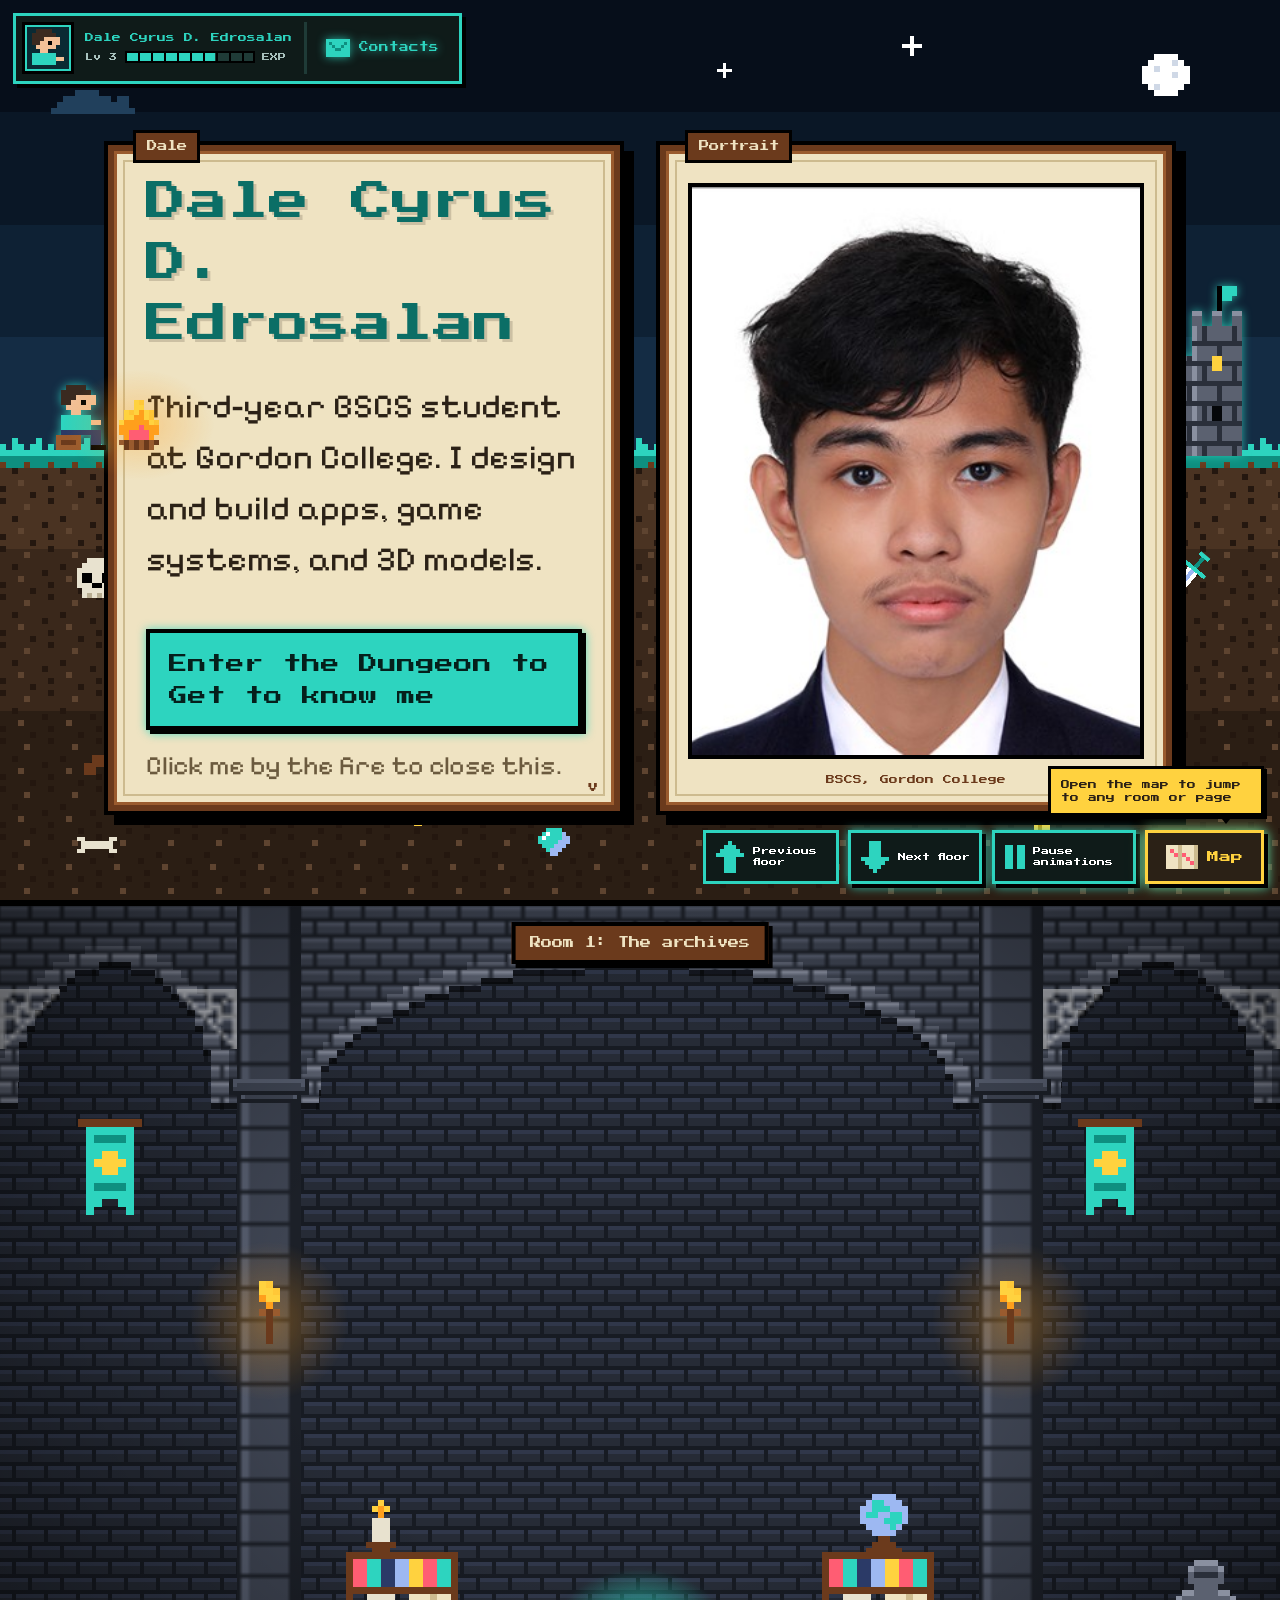
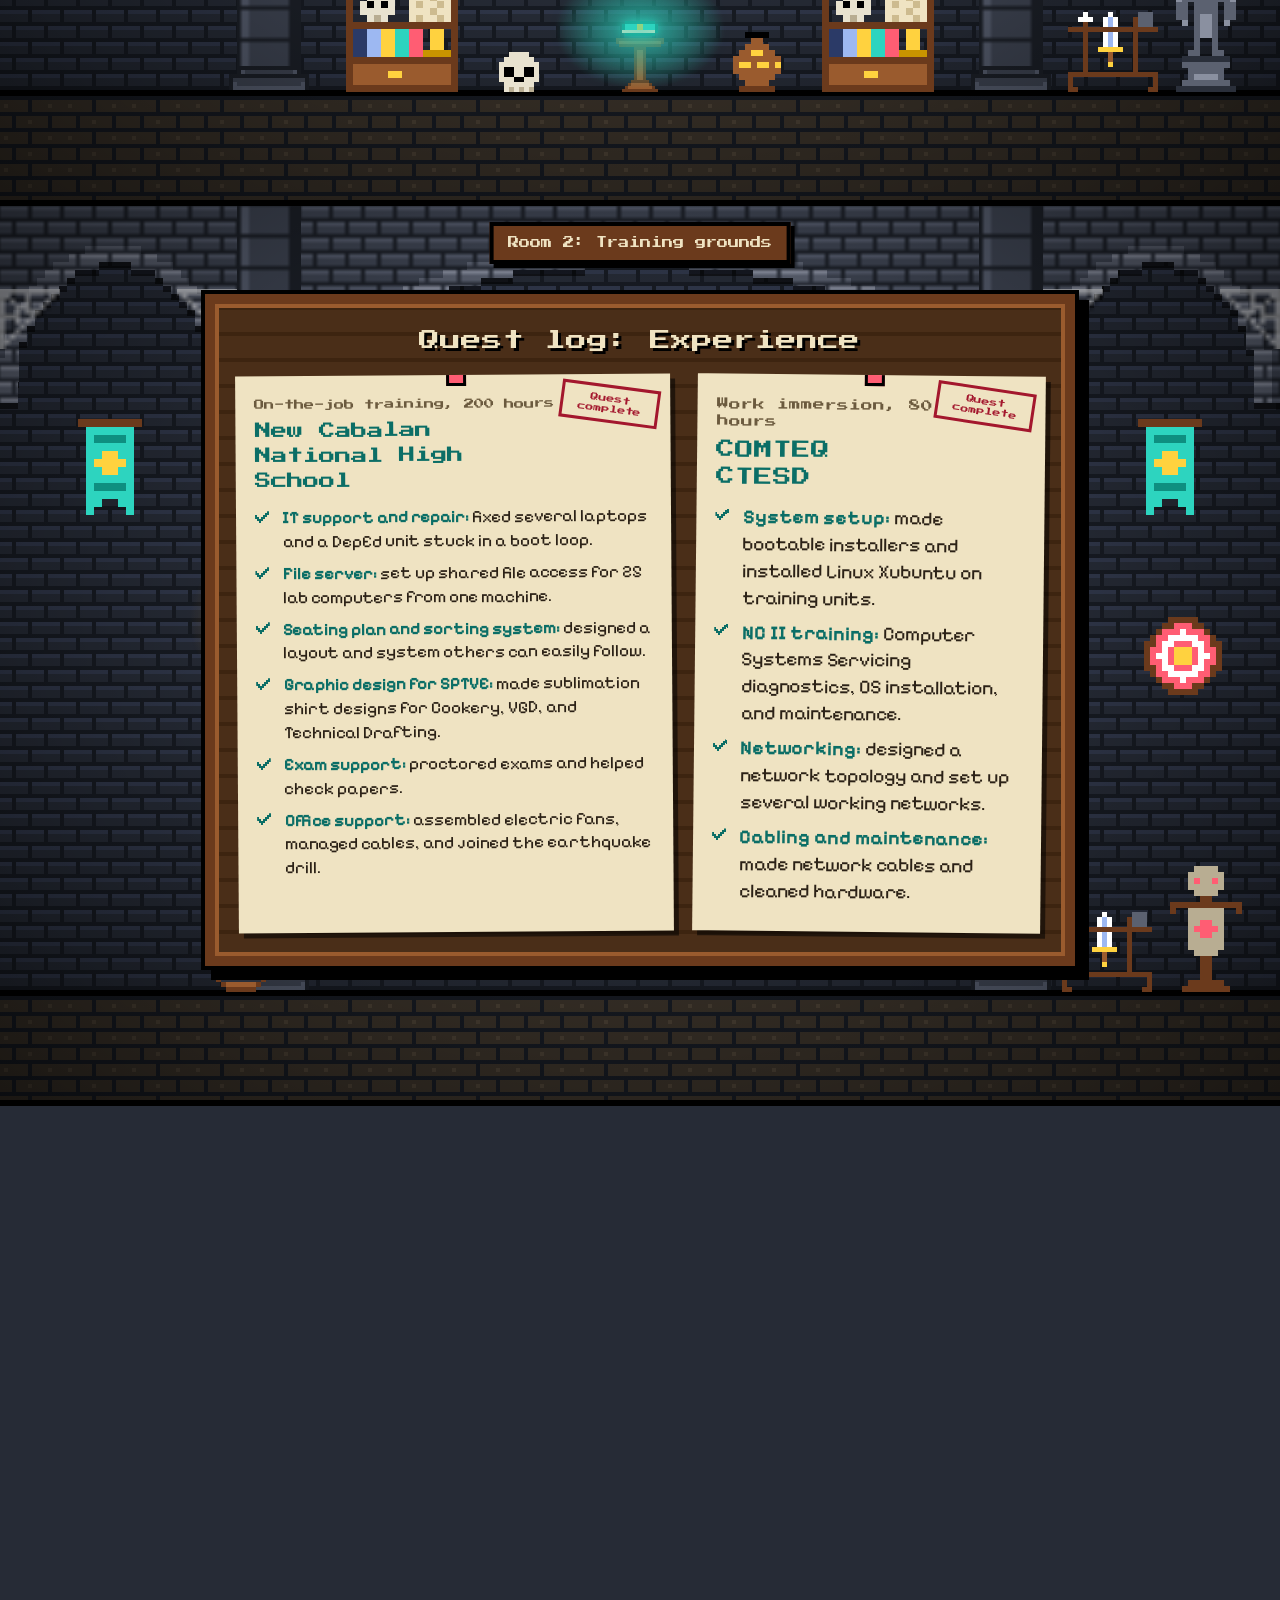
==== commit b2dcc42a: "Add files via upload" ====
--- a/index.html
+++ b/index.html
@@ -562,11 +562,11 @@
 .spread.skills h3{margin:.75rem 0 .4rem}
 .spread.skills .ink-chips{gap:.4rem}
 .spread.skills .ink-chips li{font-size:1.06rem;padding:.1rem .5rem;box-shadow:2px 2px 0 rgba(43,33,22,.4)}
-.spread.skills ul.bul li{margin-bottom:.22rem;font-size:.98rem;line-height:1.32}
+.spread.skills ul.bul li{margin-bottom:.22em;font-size:.94em;line-height:1.32}
 @media (min-width:720px) and (min-height:561px) and (max-height:800px), (min-width:720px) and (max-width:1199px) and (min-height:561px){
   .spread.skills .ink-chips li{font-size:.98rem;padding:.05rem .45rem}
   .spread.skills h3{margin:.55rem 0 .35rem}
-  .spread.skills ul.bul li{font-size:.92rem;margin-bottom:.12rem}
+  .spread.skills ul.bul li{font-size:.94em;margin-bottom:.12em}
   .board{padding:.9rem 1.1rem 1rem}
   .board-title{margin-bottom:.8rem}
   .quest{padding:1.1rem 1rem .8rem}
@@ -577,7 +577,7 @@
 }
 @media (min-width:720px) and (min-height:561px) and (max-height:720px){
   .quest{font-size:.9rem}
-  .spread.skills ul.bul li{font-size:.88rem}
+  .spread.skills ul.bul li{font-size:.94em}
 }
 
 /* phones: one page at a time, with Back and Next under it */
@@ -880,6 +880,51 @@
 /* moving sprites get their own layer on the graphics card, so moving them never repaints the room */
 .scroll-btn .spr,.hop,.cs-tag,.map-tip,.spark,.turn.fwd,.pg-btn.next,.firefly{will-change:transform}
 .halo,.glow,.aura{will-change:opacity}
+
+/* ===== tablets and big screens: cards and props grow with the screen, so there is no empty space ===== */
+@media (min-width:820px) and (min-height:561px){
+  .pane{width:min(600px,40vw);height:min(860px,74svh)}
+  /* the intro card's words are sized from the card's own text size, which grows to fill it */
+  .intro-pane{font-size:1.3rem}
+  .intro-pane h1{font-size:1.2em}
+  .intro-pane .desc{font-size:1em;margin-top:.8em}
+  .intro-pane .start{font-size:.55em;margin-top:.6em}
+  .intro-pane .hint{font-size:.78em}
+}
+/* tall screens held upright (big tablets): the scroll hall's props grow into the extra height */
+@media (min-width:820px) and (orientation:portrait) and (min-height:900px){
+  .big-banner{top:7rem;transform:translateX(-50%) scale(1.1)}
+  #projects .hall-hint{top:17rem;font-size:1.25rem}
+  .shrines{transform:scale(1.25)}
+  .showcase{transform:scale(.95)}
+  .messenger{transform:scale(1.3);transform-origin:bottom left}
+}
+
+/* big screens: the quest board fills the room, and both quest cards are the same height */
+@media (min-width:820px) and (min-height:561px){
+  .board{height:100%;max-height:none;display:flex;flex-direction:column;overflow:hidden}
+  .board-title{flex:none}
+  .quests{flex:1;min-height:0;grid-template-rows:minmax(0,1fr);align-items:stretch}
+  .quest{min-height:0;overflow:auto}
+}
+/* tall tablets held upright: the scroll hall uses the stacked layout (like phones), scaled up */
+@media (min-width:820px) and (orientation:portrait) and (min-height:900px){
+  #projects{--s:1.05;--bw:33svh;--bf:27svh;--bc:43svh}
+  #projects .ledge{display:none}
+  .shrines{position:absolute;inset:0;transform:none;display:block;pointer-events:none}
+  .shrine{position:absolute;width:200px;margin-left:-100px;transform:scale(var(--s));transform-origin:bottom center;pointer-events:auto}
+  .shrine:nth-child(1){left:24%;bottom:var(--bw)}
+  .shrine.featured{left:50%;bottom:var(--bc)}
+  .shrine:nth-child(3){left:76%;bottom:var(--bf)}
+  .cs-tag{margin-bottom:1.3rem}
+  .scroll-btn{margin-bottom:.9rem}
+  .shelf{display:block;position:relative;width:196px;height:20px;margin-top:-2px;background:#5b6272;border:4px solid #000;
+    box-shadow:inset 0 5px 0 #7d8597,inset 0 -4px 0 #3d4250}
+  .shelf::after{content:"";position:absolute;left:50%;top:100%;width:56px;height:30px;margin-left:-28px;background:#3d4250;
+    border:4px solid #000;border-top:0;clip-path:polygon(0 0,100% 0,100% 30%,75% 30%,75% 60%,55% 60%,55% 100%,45% 100%,45% 60%,25% 60%,25% 30%,0 30%)}
+  .showcase{left:auto;right:3%;top:auto;bottom:calc(var(--fh) - 2px);transform:scale(.75);transform-origin:bottom right}
+  .messenger{left:4%;top:auto;bottom:calc(var(--fh) - 2px);transform:scale(1.3);transform-origin:bottom left}
+}
 </style>
 </head>
 <body>
@@ -1134,15 +1179,6 @@
     </div>
   </div>
 
-  <a class="door" href="#experience" aria-label="Training grounds: go to the experience room">
-    <span class="sign" aria-hidden="true">Training grounds</span>
-    <span class="door-row" aria-hidden="true">
-      <span class="flick"><i class="spr fa" data-s="torchA" data-px="5"></i><i class="spr fb" data-s="torchB" data-px="5"></i></span>
-      <i class="spr dclosed glowy" data-s="bigDoor" data-px="5"></i>
-      <i class="spr dopen" data-s="bigDoorOpen" data-px="5"></i>
-      <span class="flick"><i class="spr fa" data-s="torchA" data-px="5"></i><i class="spr fb" data-s="torchB" data-px="5"></i></span>
-    </span>
-  </a>
 </section>
 
 <!-- page 3: the training grounds (experience) -->
@@ -1195,15 +1231,6 @@
     </div>
   </div>
 
-  <a class="door" href="#projects" aria-label="Scroll hall: go to the projects room">
-    <span class="sign" aria-hidden="true">Scroll hall</span>
-    <span class="door-row" aria-hidden="true">
-      <span class="flick"><i class="spr fa" data-s="torchA" data-px="5"></i><i class="spr fb" data-s="torchB" data-px="5"></i></span>
-      <i class="spr dclosed glowy" data-s="bigDoor" data-px="5"></i>
-      <i class="spr dopen" data-s="bigDoorOpen" data-px="5"></i>
-      <span class="flick"><i class="spr fa" data-s="torchA" data-px="5"></i><i class="spr fb" data-s="torchB" data-px="5"></i></span>
-    </span>
-  </a>
 </section>
 
 <!-- page 4: the scroll hall (projects) -->
@@ -2418,25 +2445,45 @@
   if (narrow.matches) { bookPages.forEach(function (pg) { pg.style.fontSize = ''; }); return; }
   var sp = spreads[+book.dataset.spread];
   if (!sp || sp.hidden || !book.classList.contains('text')) return;
-  var pages = [].slice.call(sp.querySelectorAll('.page'));
-  fitText(pages, function () { return !pages.some(overflows); }, 25);
-}
+  // each page grows on its own until it is full, so a shorter page never keeps a gap at the bottom
+  sp.querySelectorAll('.page').forEach(function (pg) {
+    fitText([pg], function () { return !overflows(pg); }, 42);
+  });
+}
+// the intro card on bigger screens: its words grow until the card is full
+function fitIntro() {
+  var pane = document.querySelector('.intro-pane');
+  if (!bigCard.matches || panels.hidden) { pane.style.fontSize = ''; return; }
+  // grow until the card is full, but never so wide that a long word spills out the side
+  fitText([pane], function () { return !overflows(pane) && pane.scrollWidth <= pane.clientWidth + 1; }, 34);
+}
+var bigCard = matchMedia('(min-width:820px) and (min-height:561px)');
+var fullBoard = bigCard;
 function fitQuests() {
   var board = document.querySelector('.board');
+  if (fullBoard.matches) {
+    // big screens: the board fills the room and each quest card grows its own text until it is full
+    quests.forEach(function (q) { fitText([q], function () { return !overflows(q); }, 34); });
+    return;
+  }
   fitText(quests, function () {
     if (!board.classList.contains('paged')) return !overflows(board);
     return !quests.some(function (q) { return !q.classList.contains('pg-off') && overflows(q); });
-  }, 24);
+  }, 32);
 }
 var fitBusy = false;
 function fitAll() {
   if (fitBusy || typeof quests === 'undefined') return;
   fitBusy = true;
-  requestAnimationFrame(function () { fitBusy = false; fitBook(); fitQuests(); });
+  requestAnimationFrame(function () { fitBusy = false; fitBook(); fitQuests(); fitIntro(); });
 }
 var fitTimer = null;
 addEventListener('resize', function () { clearTimeout(fitTimer); fitTimer = setTimeout(fitAll, 150); });
-if (document.fonts) document.fonts.ready.then(fitAll);
+if (document.fonts) {
+  document.fonts.ready.then(fitAll);
+  // the pixel fonts are wider than the fallback, so measure again whenever one finishes loading
+  document.fonts.addEventListener('loadingdone', fitAll);
+}
 fitAll();
 
 // first visit: the book's pages are part of the tour. Scrolling in the archives turns the pages
